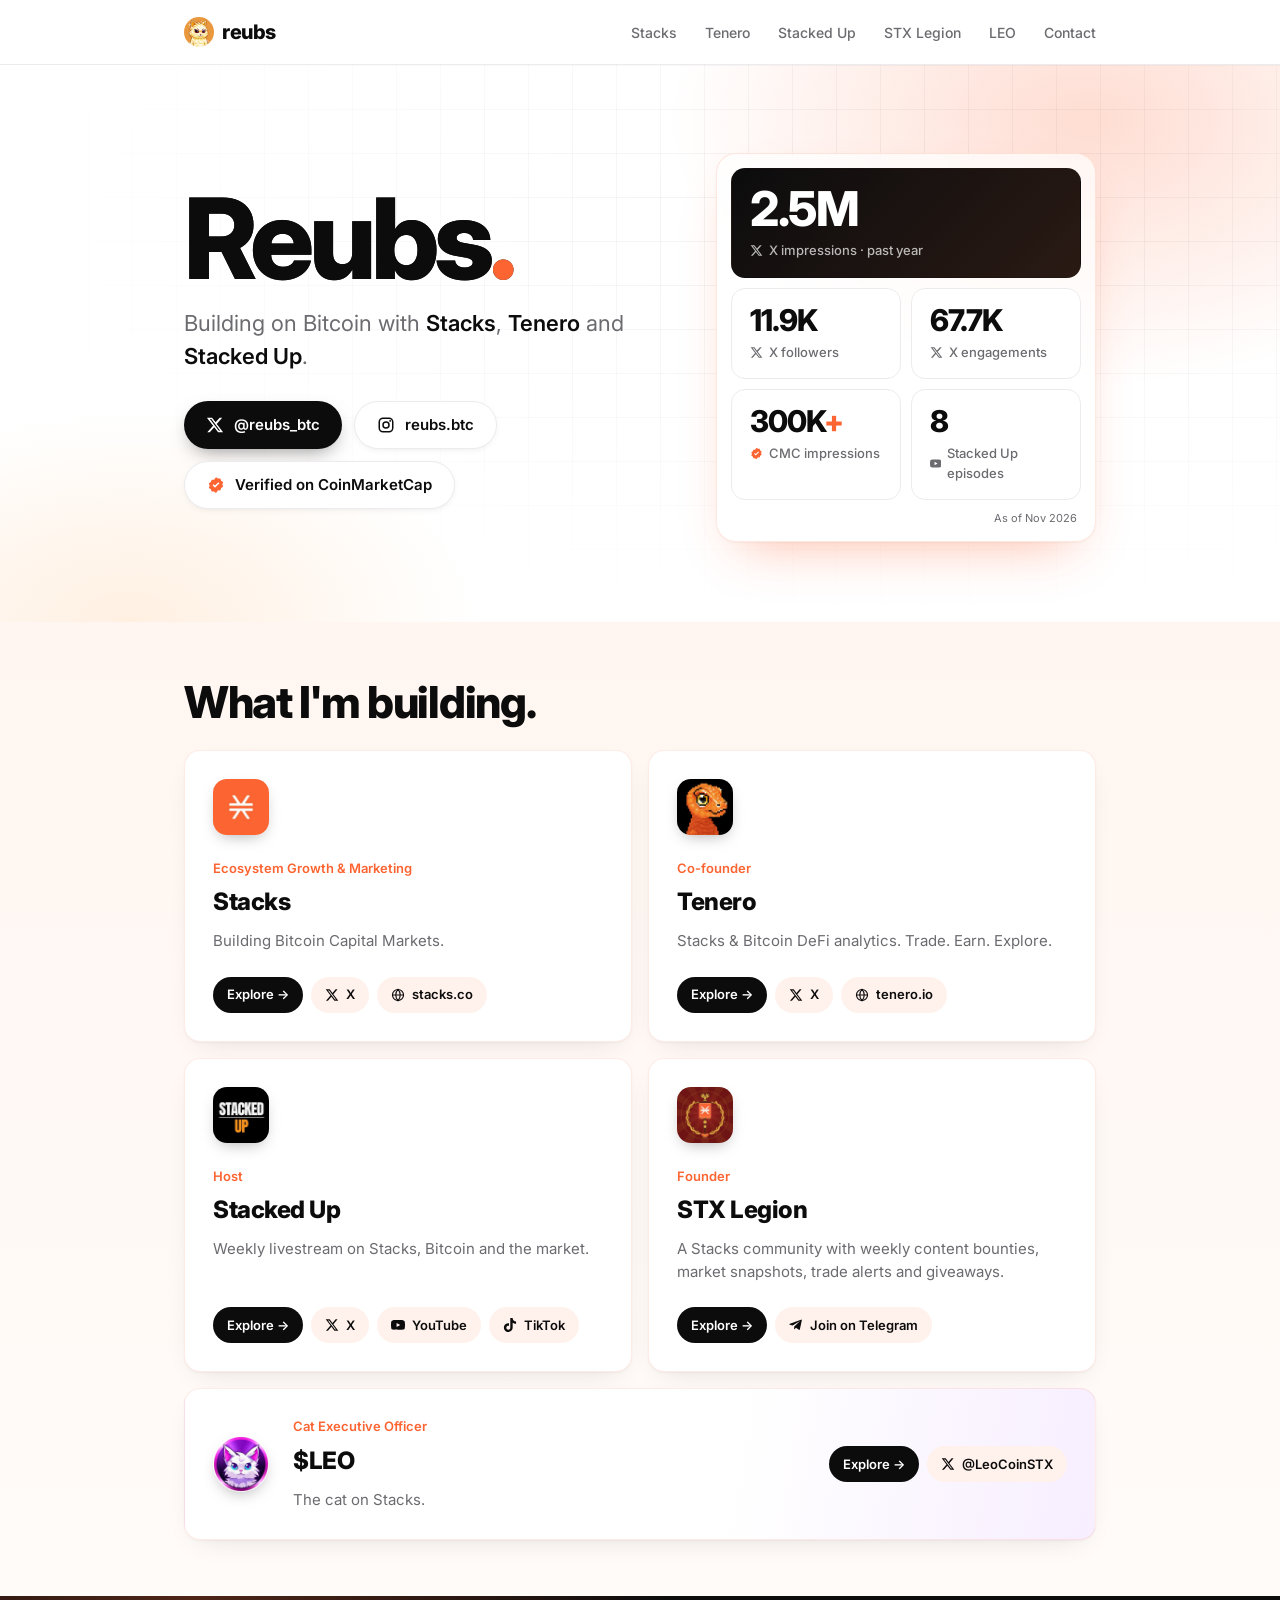
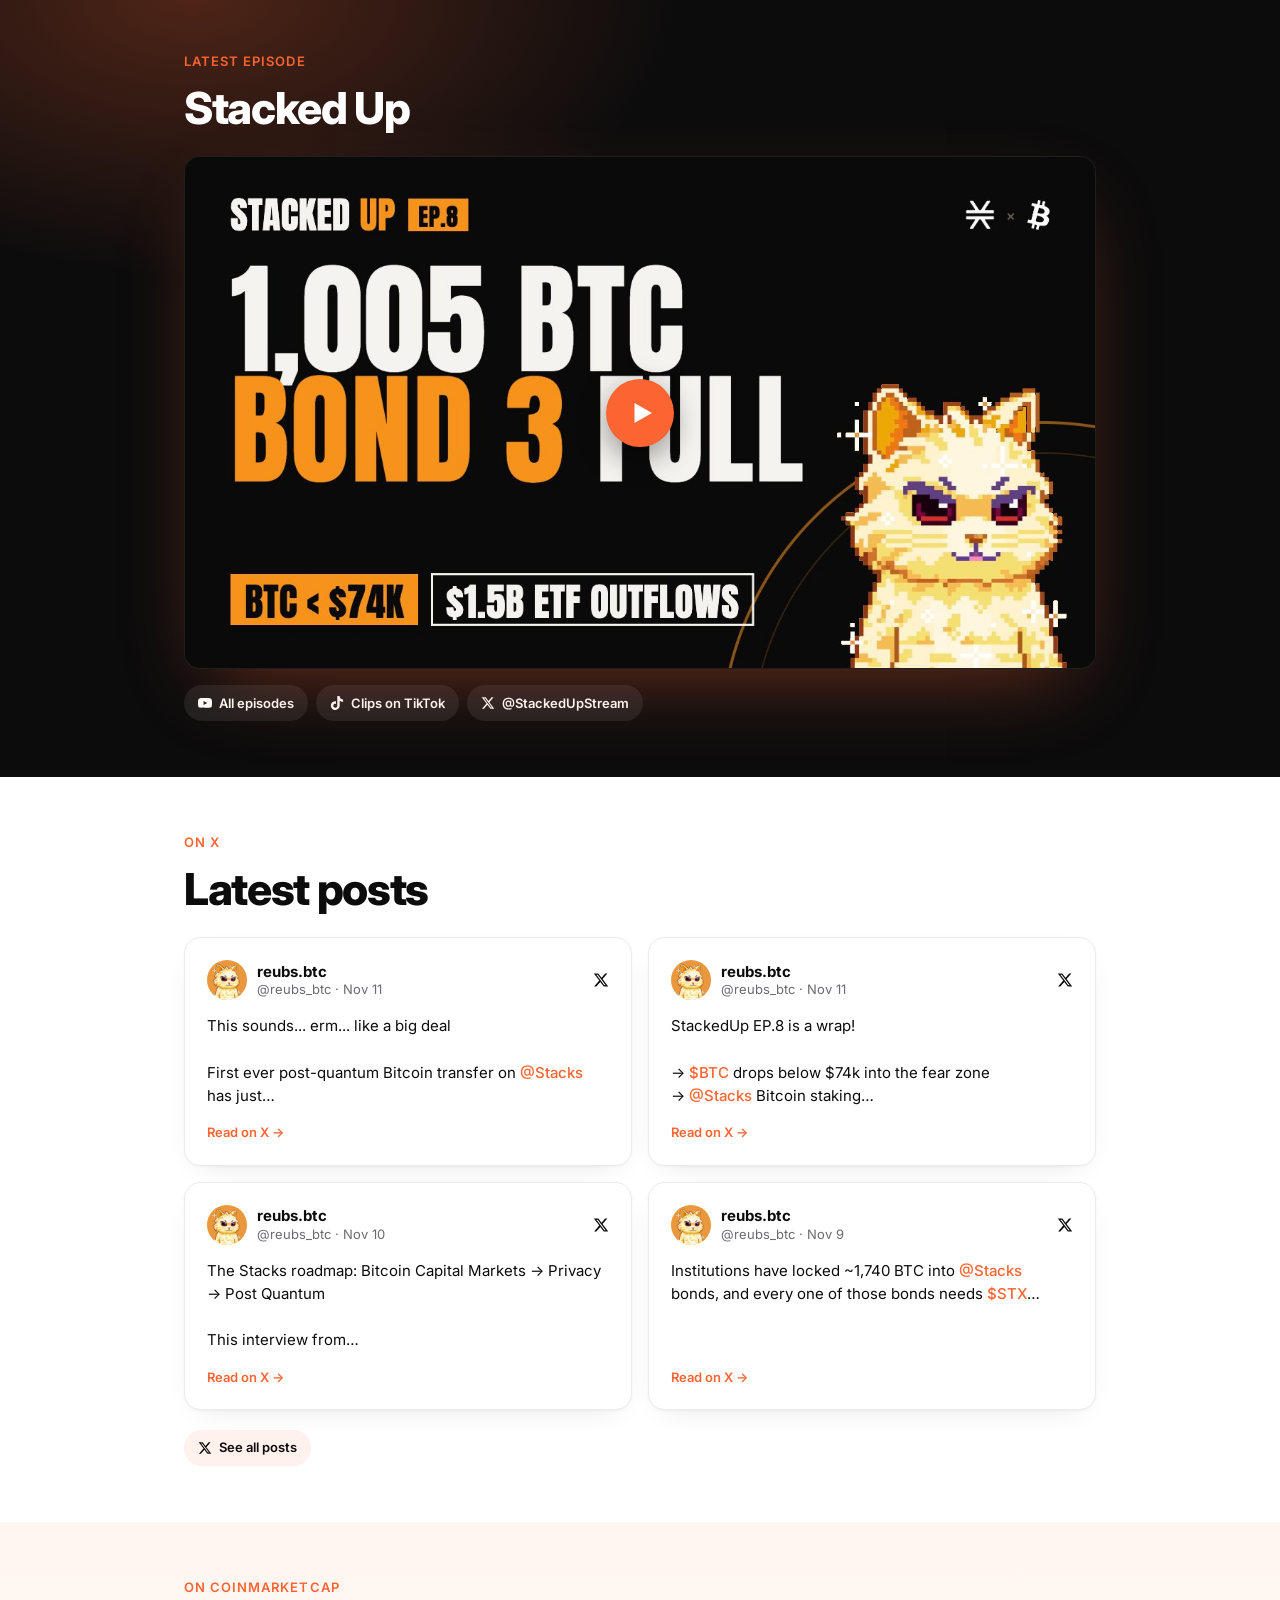
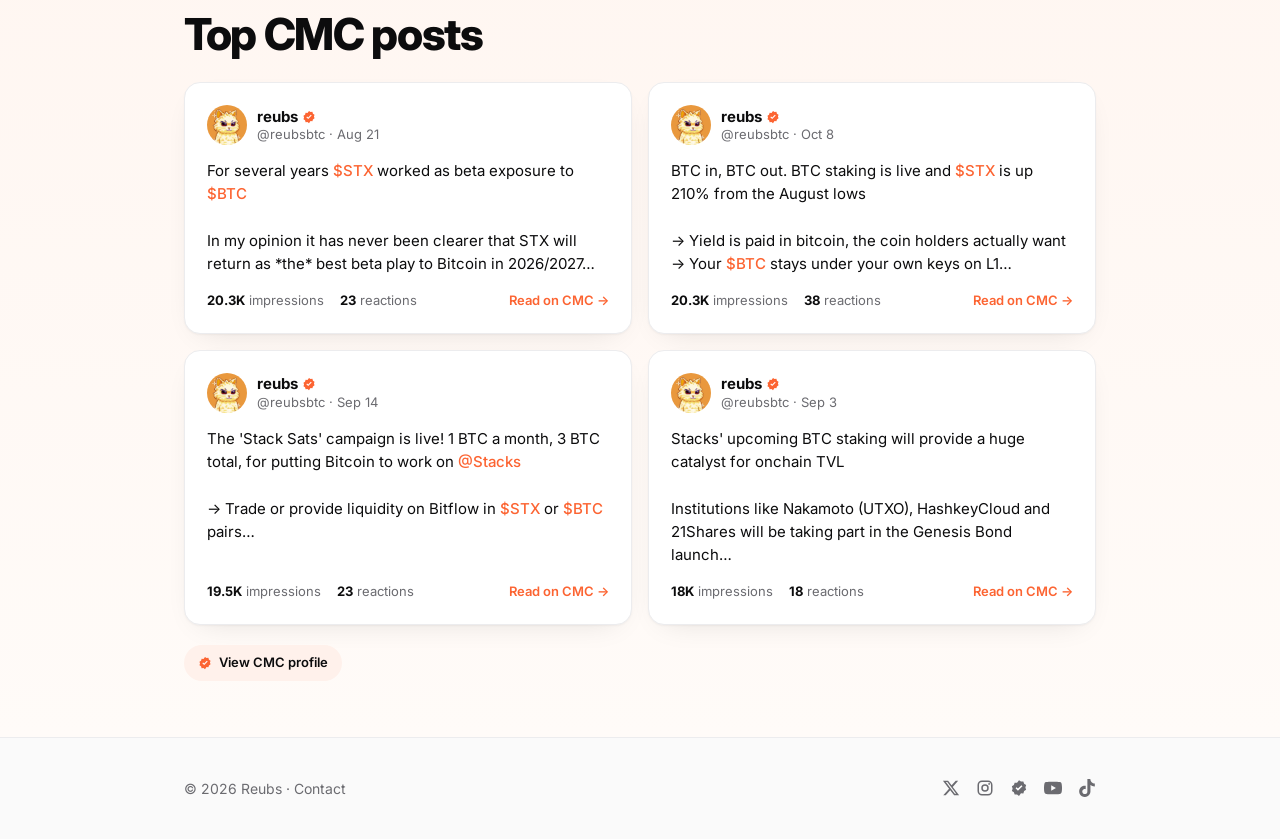
==== public/index.html @ db46bfa2 "Add STX Legion page with Zero Authority bounties Co-Authored-By: Claude Opus 5.5 <noreply@anthropic." ====
<!DOCTYPE html>
<html lang="en">
<head>
<meta charset="UTF-8">
<meta name="viewport" content="width=device-width, initial-scale=1">
<title>Reubs — @reubs_btc</title>
<meta name="description" content="Reubs — Stacks ecosystem growth, Tenero co-founder, host of Stacked Up. In crypto since 2020.">
<meta property="og:title" content="Reubs — @reubs_btc">
<meta property="og:description" content="Stacks · Tenero · Stacked Up. In crypto since 2020.">
<link rel="icon" href="avatar.png">
<link rel="apple-touch-icon" href="avatar.png">
<link rel="preconnect" href="https://fonts.googleapis.com">
<link rel="preconnect" href="https://fonts.gstatic.com" crossorigin>
<link href="https://fonts.googleapis.com/css2?family=Inter:wght@400;500;600;700;800&display=swap" rel="stylesheet">
<link rel="stylesheet" href="style.css">
</head>
<body data-base="">

<!-- Icon sprite -->
<svg width="0" height="0" style="position:absolute" aria-hidden="true">
  <symbol id="i-x" viewBox="0 0 24 24"><path fill="currentColor" d="M18.244 2.25h3.308l-7.227 8.26 8.502 11.24H16.17l-5.214-6.817L4.99 21.75H1.68l7.73-8.835L1.254 2.25H8.08l4.713 6.231zm-1.161 17.52h1.833L7.084 4.126H5.117z"/></symbol>
  <symbol id="i-ig" viewBox="0 0 24 24"><g fill="none" stroke="currentColor" stroke-width="2"><rect x="3" y="3" width="18" height="18" rx="5"/><circle cx="12" cy="12" r="4"/></g><circle cx="17.5" cy="6.5" r="1.2" fill="currentColor"/></symbol>
  <symbol id="i-yt" viewBox="0 0 24 24"><path fill="currentColor" d="M23.5 6.2a3 3 0 0 0-2.1-2.1C19.5 3.6 12 3.6 12 3.6s-7.5 0-9.4.5A3 3 0 0 0 .5 6.2 31 31 0 0 0 0 12a31 31 0 0 0 .5 5.8 3 3 0 0 0 2.1 2.1c1.9.5 9.4.5 9.4.5s7.5 0 9.4-.5a3 3 0 0 0 2.1-2.1A31 31 0 0 0 24 12a31 31 0 0 0-.5-5.8zM9.6 15.6V8.4l6.3 3.6-6.3 3.6z"/></symbol>
  <symbol id="i-tt" viewBox="0 0 24 24"><path fill="currentColor" d="M12.525.02c1.31-.02 2.61-.01 3.91-.02.08 1.53.63 3.09 1.75 4.17 1.12 1.11 2.7 1.62 4.24 1.79v4.03c-1.44-.05-2.89-.35-4.2-.97-.57-.26-1.1-.59-1.62-.93-.01 2.92.01 5.84-.02 8.75-.08 1.4-.54 2.79-1.35 3.94-1.31 1.92-3.58 3.17-5.91 3.21-1.43.08-2.86-.31-4.08-1.03-2.02-1.19-3.44-3.37-3.65-5.71-.02-.5-.03-1-.01-1.49.18-1.9 1.12-3.72 2.58-4.96 1.66-1.44 3.98-2.13 6.15-1.72.02 1.48-.04 2.96-.04 4.44-.99-.32-2.15-.23-3.02.37-.63.41-1.11 1.04-1.36 1.75-.21.51-.15 1.07-.14 1.61.24 1.64 1.82 3.02 3.5 2.87 1.12-.01 2.19-.66 2.77-1.61.19-.33.4-.67.41-1.06.1-1.79.06-3.57.07-5.36.01-4.03-.01-8.05.02-12.07z"/></symbol>
  <symbol id="i-tg" viewBox="0 0 24 24"><path fill="currentColor" d="M21.9 4.3 18.7 19.4c-.2 1.1-.9 1.3-1.8.8l-4.9-3.6-2.4 2.3c-.3.3-.5.5-1 .5l.4-5 9.1-8.2c.4-.4-.1-.6-.6-.2L6.2 13l-4.8-1.5c-1-.3-1.1-1 .2-1.5L20.5 2.8c.9-.3 1.6.2 1.4 1.5z"/></symbol>
  <symbol id="i-verified" viewBox="0 0 24 24"><path fill="currentColor" d="M12 1.5l2.6 1.9 3.2-.2 1 3.1 2.7 1.8-1 3.1 1 3.1-2.7 1.8-1 3.1-3.2-.2L12 22.5l-2.6-1.9-3.2.2-1-3.1L2.5 16l1-3.1-1-3.1 2.7-1.8 1-3.1 3.2.2z"/><path fill="#fff" d="M10.6 15.6l-3.2-3.2 1.4-1.4 1.8 1.8 4.6-4.6 1.4 1.4z"/></symbol>
  <symbol id="i-web" viewBox="0 0 24 24"><g fill="none" stroke="currentColor" stroke-width="2"><circle cx="12" cy="12" r="9.5"/><path d="M2.5 12h19M12 2.5c2.5 2.6 3.8 5.8 3.8 9.5s-1.3 6.9-3.8 9.5c-2.5-2.6-3.8-5.8-3.8-9.5S9.5 5.1 12 2.5z"/></g></symbol>
</svg>

<nav>
  <div class="wrap">
    <a href="#" class="logo"><img src="assets/me.png" alt="">reubs</a>
    <div class="nav-links">
      <a href="stacks/">Stacks</a>
      <a href="tenero/">Tenero</a>
      <a href="stacked-up/">Stacked Up</a>
      <a href="stx-legion/">STX Legion</a>
      <a href="leo/">LEO</a>
      <a href="contact/">Contact</a>
    </div>
    <!--mnav--><button class="menu-btn" type="button" aria-label="Menu" onclick="document.body.classList.toggle('menu-open')"><span></span><span></span><span></span></button><!--/mnav-->
  </div>
  <!--mnav--><div class="mobile-menu"><a href="./" class="on"><img src="assets/me.png" alt="">Home<span class="arr">→</span></a><a href="stacks/"><img src="assets/stacks.png" alt="">Stacks<span class="arr">→</span></a><a href="tenero/"><img src="assets/tenero.png" alt="">Tenero<span class="arr">→</span></a><a href="stacked-up/"><img src="assets/stackedup.png" alt="">Stacked Up<span class="arr">→</span></a><a href="stx-legion/"><img src="assets/legion.jpg" alt="">Legion<span class="arr">→</span></a><a href="leo/"><img src="assets/leo.png" alt="">LEO<span class="arr">→</span></a><a href="contact/"><img src="assets/me.png" alt="">Contact<span class="arr">→</span></a></div><!--/mnav-->
</nav>
<!--mnav--><div class="tabbar" role="navigation" aria-label="Sections"><a href="./" class="on"><img src="assets/me.png" alt="">Home</a><a href="stacks/"><img src="assets/stacks.png" alt="">Stacks</a><a href="tenero/"><img src="assets/tenero.png" alt="">Tenero</a><a href="stacked-up/"><img src="assets/stackedup.png" alt="">Stacked Up</a><a href="stx-legion/"><img src="assets/legion.jpg" alt="">Legion</a><a href="leo/"><img src="assets/leo.png" alt="">LEO</a></div><!--/mnav-->

<header class="hero">
  <div class="wrap hero-grid">
    <div class="hero-main">
    <h1>Reubs<em>.</em></h1>
    <p>Building on Bitcoin with <strong>Stacks</strong>, <strong>Tenero</strong> and <strong>Stacked Up</strong>.</p>
    <div class="socials">
      <a class="btn btn-primary" href="https://x.com/reubs_btc" target="_blank" rel="noopener"><svg><use href="#i-x"/></svg>@reubs_btc</a>
      <a class="btn btn-ghost" href="https://www.instagram.com/reubs.btc/" target="_blank" rel="noopener"><svg><use href="#i-ig"/></svg>reubs.btc</a>
      <a class="btn btn-ghost" href="https://coinmarketcap.com/community/profile/reubsbtc/" target="_blank" rel="noopener"><svg style="color:var(--orange)"><use href="#i-verified"/></svg>Verified on CoinMarketCap</a>
    </div>
    </div>
    <aside class="stats" aria-label="Stats">
      <div class="stat stat-big"><div class="num">2.5M</div><div class="lbl"><svg><use href="#i-x"/></svg>X impressions · past year</div></div>
      <div class="stat"><div class="num">11.9K</div><div class="lbl"><svg><use href="#i-x"/></svg>X followers</div></div>
      <div class="stat"><div class="num">67.7K</div><div class="lbl"><svg><use href="#i-x"/></svg>X engagements</div></div>
      <div class="stat"><div class="num">300K<span>+</span></div><div class="lbl"><svg style="color:var(--orange)"><use href="#i-verified"/></svg>CMC impressions</div></div>
      <div class="stat"><div class="num" data-live-stat="episodes">8</div><div class="lbl"><svg><use href="#i-yt"/></svg>Stacked Up episodes</div></div>
      <div class="asof">As of Nov 2026</div>
    </aside>
  </div>
</header>

<section id="about" class="band-warm">
  <div class="wrap">
    <h2>What I'm building.</h2>
    <div class="cards">

      <article class="card">
        <div class="mark"><img src="assets/stacks.png" alt="Stacks"></div>
        <div class="role">Ecosystem Growth &amp; Marketing</div>
        <h3>Stacks</h3>
        <p>Building Bitcoin Capital Markets.</p>
        <div class="card-links">
          <a class="chip chip-go" href="stacks/">Explore →</a>
          <a class="chip" href="https://x.com/Stacks" target="_blank" rel="noopener"><svg><use href="#i-x"/></svg>X</a>
          <a class="chip" href="https://www.stacks.co/" target="_blank" rel="noopener"><svg><use href="#i-web"/></svg>stacks.co</a>
        </div>
      </article>

      <article class="card">
        <div class="mark"><img src="assets/tenero.png" alt="Tenero"></div>
        <div class="role">Co-founder</div>
        <h3>Tenero</h3>
        <p>Stacks &amp; Bitcoin DeFi analytics. Trade. Earn. Explore.</p>
        <div class="card-links">
          <a class="chip chip-go" href="tenero/">Explore →</a>
          <a class="chip" href="https://x.com/tenero_io" target="_blank" rel="noopener"><svg><use href="#i-x"/></svg>X</a>
          <a class="chip" href="https://tenero.io/" target="_blank" rel="noopener"><svg><use href="#i-web"/></svg>tenero.io</a>
        </div>
      </article>

      <article class="card">
        <div class="mark"><img src="assets/stackedup.png" alt="Stacked Up"></div>
        <div class="role">Host</div>
        <h3>Stacked Up</h3>
        <p>Weekly livestream on Stacks, Bitcoin and the market.</p>
        <div class="card-links">
          <a class="chip chip-go" href="stacked-up/">Explore →</a>
          <a class="chip" href="https://x.com/StackedUpStream" target="_blank" rel="noopener"><svg><use href="#i-x"/></svg>X</a>
          <a class="chip" href="https://www.youtube.com/@reubsbtc" target="_blank" rel="noopener"><svg><use href="#i-yt"/></svg>YouTube</a>
          <a class="chip" href="https://www.tiktok.com/@stackedupcrypto" target="_blank" rel="noopener"><svg><use href="#i-tt"/></svg>TikTok</a>
        </div>
      </article>

      <article class="card">
        <div class="mark"><img src="assets/legion.jpg" alt="STX Legion"></div>
        <div class="role">Founder</div>
        <h3>STX Legion</h3>
        <p>A Stacks community with weekly content bounties, market snapshots, trade alerts and giveaways.</p>
        <div class="card-links">
          <a class="chip chip-go" href="stx-legion/">Explore →</a>
          <a class="chip" href="https://t.me/+wcOPrJbqGfxiMTY0" target="_blank" rel="noopener"><svg><use href="#i-tg"/></svg>Join on Telegram</a>
        </div>
      </article>

      <article class="card wide">
        <div class="mark"><img src="assets/leo.png" alt="Leo"></div>
        <div class="body">
          <div class="role">Cat Executive Officer</div>
          <h3>$LEO</h3>
          <p>The cat on Stacks.</p>
        </div>
        <div class="card-links">
          <a class="chip chip-go" href="leo/">Explore →</a>
          <a class="chip" href="https://x.com/LeoCoinSTX" target="_blank" rel="noopener"><svg><use href="#i-x"/></svg>@LeoCoinSTX</a>
        </div>
      </article>

    </div>
  </div>
</section>

<section id="stacked-up" class="band-dark">
  <div class="wrap">
    <div class="label">Latest episode</div>
    <h2>Stacked Up</h2>
    <div class="episode" id="episode" data-live-episode>
      <a class="facade" id="facade" data-video="CDSTaj74gbU" style="background-image:url('episode-thumbnail.jpg')" href="https://www.youtube.com/watch?v=CDSTaj74gbU" target="_blank" rel="noopener" aria-label="Play latest Stacked Up episode">
        <div class="play"><svg viewBox="0 0 24 24"><path fill="#fff" d="M6 4l14 8-14 8z"/></svg></div>

      </a>
    </div>
    <div class="episode-links">
      <a class="chip" href="https://www.youtube.com/@reubsbtc" target="_blank" rel="noopener"><svg><use href="#i-yt"/></svg>All episodes</a>
      <a class="chip" href="https://www.tiktok.com/@stackedupcrypto" target="_blank" rel="noopener"><svg><use href="#i-tt"/></svg>Clips on TikTok</a>
      <a class="chip" href="https://x.com/StackedUpStream" target="_blank" rel="noopener"><svg><use href="#i-x"/></svg>@StackedUpStream</a>
    </div>
  </div>
</section>

<section id="posts">
  <div class="wrap">
    <div class="label">On X</div>
    <h2>Latest posts</h2>
    <div class="tabs" data-tabs-for="feed-home" hidden>
      <button class="on" data-acct="reubs_btc">@reubs_btc</button>
      <button data-acct="tenero_io">@tenero_io</button>
      <button data-acct="StackedUpStream">@StackedUpStream</button>
      <button data-acct="LeoCoinSTX">@LeoCoinSTX</button>
    </div>
    <div class="posts" id="feed-home" data-live="reubs_btc" data-count="4">
      <a class="post" href="https://x.com/reubs_btc/status/2120555045070704644" target="_blank" rel="noopener">
        <div class="post-head"><img src="assets/me.png" alt=""><div><b>reubs.btc</b><span>@reubs_btc · Nov 11</span></div><svg><use href="#i-x"/></svg></div>
        <p>This sounds... erm... like a big deal

First ever post-quantum Bitcoin transfer on <span class="hl">@Stacks</span> has just…</p>
        <span class="post-more">Read on X →</span>
      </a>
      <a class="post" href="https://x.com/reubs_btc/status/2120545704024383632" target="_blank" rel="noopener">
        <div class="post-head"><img src="assets/me.png" alt=""><div><b>reubs.btc</b><span>@reubs_btc · Nov 11</span></div><svg><use href="#i-x"/></svg></div>
        <p>StackedUp EP.8 is a wrap!

→ <span class="hl">$BTC</span> drops below $74k into the fear zone
→ <span class="hl">@Stacks</span> Bitcoin staking…</p>
        <span class="post-more">Read on X →</span>
      </a>
      <a class="post" href="https://x.com/reubs_btc/status/2120141138879496317" target="_blank" rel="noopener">
        <div class="post-head"><img src="assets/me.png" alt=""><div><b>reubs.btc</b><span>@reubs_btc · Nov 10</span></div><svg><use href="#i-x"/></svg></div>
        <p>The Stacks roadmap: Bitcoin Capital Markets → Privacy → Post Quantum

This interview from…</p>
        <span class="post-more">Read on X →</span>
      </a>
      <a class="post" href="https://x.com/reubs_btc/status/2119835843926049212" target="_blank" rel="noopener">
        <div class="post-head"><img src="assets/me.png" alt=""><div><b>reubs.btc</b><span>@reubs_btc · Nov 9</span></div><svg><use href="#i-x"/></svg></div>
        <p>Institutions have locked ~1,740 BTC into <span class="hl">@Stacks</span> bonds, and every one of those bonds needs <span class="hl">$STX</span>…</p>
        <span class="post-more">Read on X →</span>
      </a>
    </div>
    <a class="chip more-posts" href="https://x.com/reubs_btc" target="_blank" rel="noopener"><svg><use href="#i-x"/></svg>See all posts</a>
  </div>
</section>

<section id="cmc" class="band-warm">
  <div class="wrap">
    <div class="label">On CoinMarketCap</div>
    <h2>Top CMC posts</h2>
    <div class="posts">
      <a class="post" href="https://coinmarketcap.com/community/post/378684160/" target="_blank" rel="noopener">
        <div class="post-head"><img src="assets/me.png" alt=""><div><b>reubs <svg class="vb"><use href="#i-verified"/></svg></b><span>@reubsbtc · Aug 21</span></div></div>
        <p>For several years <span class="hl">$STX</span> worked as beta exposure to <span class="hl">$BTC</span>

In my opinion it has never been clearer that STX will return as *the* best beta play to Bitcoin in 2026/2027…</p>
        <div class="post-foot"><span><b>20.3K</b> impressions</span><span><b>23</b> reactions</span><span class="post-more">Read on CMC →</span></div>
      </a>
      <a class="post" href="https://coinmarketcap.com/community/post/379965150/" target="_blank" rel="noopener">
        <div class="post-head"><img src="assets/me.png" alt=""><div><b>reubs <svg class="vb"><use href="#i-verified"/></svg></b><span>@reubsbtc · Oct 8</span></div></div>
        <p>BTC in, BTC out. BTC staking is live and <span class="hl">$STX</span> is up 210% from the August lows

→ Yield is paid in bitcoin, the coin holders actually want
→ Your <span class="hl">$BTC</span> stays under your own keys on L1…</p>
        <div class="post-foot"><span><b>20.3K</b> impressions</span><span><b>38</b> reactions</span><span class="post-more">Read on CMC →</span></div>
      </a>
      <a class="post" href="https://coinmarketcap.com/community/post/379308935/" target="_blank" rel="noopener">
        <div class="post-head"><img src="assets/me.png" alt=""><div><b>reubs <svg class="vb"><use href="#i-verified"/></svg></b><span>@reubsbtc · Sep 14</span></div></div>
        <p>The &#x27;Stack Sats&#x27; campaign is live! 1 BTC a month, 3 BTC total, for putting Bitcoin to work on <span class="hl">@Stacks</span>

→ Trade or provide liquidity on Bitflow in <span class="hl">$STX</span> or <span class="hl">$BTC</span> pairs…</p>
        <div class="post-foot"><span><b>19.5K</b> impressions</span><span><b>23</b> reactions</span><span class="post-more">Read on CMC →</span></div>
      </a>
      <a class="post" href="https://coinmarketcap.com/community/post/379030221/" target="_blank" rel="noopener">
        <div class="post-head"><img src="assets/me.png" alt=""><div><b>reubs <svg class="vb"><use href="#i-verified"/></svg></b><span>@reubsbtc · Sep 3</span></div></div>
        <p>Stacks&#x27; upcoming BTC staking will provide a huge catalyst for onchain TVL

Institutions like Nakamoto (UTXO), HashkeyCloud and 21Shares will be taking part in the Genesis Bond launch…</p>
        <div class="post-foot"><span><b>18K</b> impressions</span><span><b>18</b> reactions</span><span class="post-more">Read on CMC →</span></div>
      </a>
    </div>
    <a class="chip more-posts" href="https://coinmarketcap.com/community/profile/reubsbtc/" target="_blank" rel="noopener"><svg style="color:var(--orange)"><use href="#i-verified"/></svg>View CMC profile</a>
  </div>
</section>

<footer>
  <div class="wrap">
    <span>© <span id="yr">2026</span> Reubs · <a href="contact/">Contact</a></span>
    <div class="icons">
      <a href="https://x.com/reubs_btc" target="_blank" rel="noopener" aria-label="X"><svg><use href="#i-x"/></svg></a>
      <a href="https://www.instagram.com/reubs.btc/" target="_blank" rel="noopener" aria-label="Instagram"><svg><use href="#i-ig"/></svg></a>
      <a href="https://coinmarketcap.com/community/profile/reubsbtc/" target="_blank" rel="noopener" aria-label="CoinMarketCap"><svg><use href="#i-verified"/></svg></a>
      <a href="https://www.youtube.com/@reubsbtc" target="_blank" rel="noopener" aria-label="YouTube"><svg><use href="#i-yt"/></svg></a>
      <a href="https://www.tiktok.com/@stackedupcrypto" target="_blank" rel="noopener" aria-label="TikTok"><svg><use href="#i-tt"/></svg></a>
    </div>
  </div>
</footer>

<script>
  document.getElementById('yr').textContent = new Date().getFullYear();


</script>
<script src="live.js" defer></script>
</body>
</html>
---- public/style.css ----
:root{
    --orange:#FC6432;
    --orange-soft:#FFF1EB;
    --ink:#0C0C0D;
    --muted:#6B6B70;
    --line:#ECECEE;
    --bg:#FFFFFF;
    --radius:16px;
  }
  *{box-sizing:border-box;margin:0;padding:0}
  html{scroll-behavior:smooth}
  body{font-family:'Inter',system-ui,-apple-system,sans-serif;background:var(--bg);color:var(--ink);-webkit-font-smoothing:antialiased;line-height:1.5}
  a{color:inherit;text-decoration:none}
  .wrap{max-width:960px;margin:0 auto;padding:0 24px}
  svg{display:block}

  /* Nav */
  nav{position:sticky;top:0;z-index:10;background:rgba(255,255,255,.85);backdrop-filter:blur(10px);-webkit-backdrop-filter:blur(10px);border-bottom:1px solid var(--line)}
  nav .wrap{display:flex;align-items:center;justify-content:space-between;height:64px}
  .logo{font-weight:800;font-size:20px;letter-spacing:-.02em;display:flex;align-items:center;gap:8px}
  .logo img{width:30px;height:30px;border-radius:50%}
  .nav-links{display:flex;gap:28px;font-size:14px;font-weight:500;color:var(--muted)}
  .nav-links a:hover{color:var(--ink)}
  @media(max-width:640px){.nav-links{display:none}}

  /* Hero */
  .hero{padding:64px 0 56px}
  .eyebrow{display:inline-flex;align-items:center;gap:8px;font-size:13px;font-weight:600;color:var(--orange);background:var(--orange-soft);padding:6px 12px;border-radius:999px;margin-bottom:28px}
  .eyebrow span{width:6px;height:6px;border-radius:50%;background:var(--orange)}
  h1{font-size:clamp(56px,11vw,112px);font-weight:800;letter-spacing:-.045em;line-height:.95}
  h1 em{font-style:normal;color:var(--orange)}
  .hero p{margin-top:16px;font-size:clamp(18px,2.4vw,22px);color:var(--muted);max-width:680px}
  .hero p strong{color:var(--ink);font-weight:600}
  .socials{display:flex;gap:12px;margin-top:28px;flex-wrap:wrap}
  .btn{display:inline-flex;align-items:center;gap:10px;height:48px;padding:0 22px;border-radius:999px;font-weight:600;font-size:15px;transition:transform .15s ease,background .15s ease,border-color .15s ease}
  .btn:hover{transform:translateY(-1px)}
  .btn-primary{background:var(--ink);color:#fff}
  .btn-primary:hover{background:var(--orange)}
  .btn-ghost{border:1px solid var(--line);background:#fff}
  .btn-ghost:hover{border-color:var(--ink)}
  .btn svg{width:18px;height:18px}

  /* Sections */
  section{padding:56px 0;border-top:1px solid var(--line)}
  .label{font-size:13px;font-weight:600;letter-spacing:.08em;text-transform:uppercase;color:var(--orange);margin-bottom:12px}
  h2{font-size:clamp(32px,5vw,44px);font-weight:800;letter-spacing:-.03em;line-height:1.1;margin-bottom:24px}

  /* Cards */
  .cards{display:grid;grid-template-columns:repeat(2,1fr);gap:16px}
  @media(max-width:860px){.cards{grid-template-columns:1fr}}
  .card{border:1px solid var(--line);border-radius:var(--radius);padding:28px;display:flex;flex-direction:column;transition:border-color .2s ease,box-shadow .2s ease}
  .card:hover{border-color:var(--orange);box-shadow:0 12px 32px -16px rgba(252,100,50,.35)}
  .card.wide{grid-column:1/-1;flex-direction:row;align-items:center;gap:24px}.card.wide .mark{margin-bottom:0;flex-shrink:0;border-radius:50%}.card.wide .body{flex:1}.card.wide .card-links{margin-top:0}
  @media(max-width:860px){.card.wide{flex-direction:column;align-items:flex-start}.card.wide .card-links{margin-top:16px}}
  .mark{width:56px;height:56px;border-radius:14px;margin-bottom:24px;overflow:hidden}.mark img{width:100%;height:100%;display:block}
  .avatar{width:112px;height:112px;border-radius:28px;display:block;margin-bottom:28px;box-shadow:0 16px 40px -18px rgba(252,100,50,.6)}
  .facade .su{width:72px;height:72px;border-radius:16px;position:absolute;top:24px;left:24px}
  .card .role{font-size:13px;font-weight:600;color:var(--orange);margin-bottom:6px}
  .card h3{font-size:24px;font-weight:800;letter-spacing:-.02em;margin-bottom:10px}
  .card p{color:var(--muted);font-size:15px;flex:1}
  .card-links{display:flex;gap:8px;margin-top:24px;flex-wrap:wrap}
  .chip{display:inline-flex;align-items:center;gap:7px;height:36px;padding:0 14px;border-radius:999px;background:#F6F6F7;font-size:13px;font-weight:600;transition:background .15s ease,color .15s ease}
  .chip:hover{background:var(--ink);color:#fff}
  .chip svg{width:14px;height:14px}

  /* Episode */
  .episode{border-radius:var(--radius);overflow:hidden;border:1px solid var(--line);aspect-ratio:16/9;position:relative;background:#0C0C0D}
  .episode iframe{position:absolute;inset:0;width:100%;height:100%;border:0}
  .facade{position:absolute;inset:0;display:flex;flex-direction:column;align-items:center;justify-content:center;gap:18px;cursor:pointer;color:#fff;background:radial-gradient(circle at 30% 20%,rgba(252,100,50,.35),transparent 55%),#0C0C0D;border:0;width:100%;font-family:inherit}
  .facade{background-size:cover;background-position:center}.facade::before{content:"";position:absolute;inset:0;background:rgba(0,0,0,0);transition:background .2s ease}.facade:hover::before{background:rgba(0,0,0,.25)}.facade .play{position:relative;box-shadow:0 10px 30px rgba(0,0,0,.4);width:68px;height:68px;border-radius:50%;background:var(--orange);display:grid;place-items:center;transition:transform .2s ease}
  .facade:hover .play{transform:scale(1.06)}
  .facade .play svg{width:30px;height:30px;margin-left:4px}
  .facade .t{font-size:clamp(22px,4vw,32px);font-weight:800;letter-spacing:-.02em}
  .facade .s{font-size:14px;color:rgba(255,255,255,.65)}
  .episode-links{display:flex;gap:8px;margin-top:16px;flex-wrap:wrap}

  /* X feed */
  .feed{border:1px solid var(--line);border-radius:var(--radius);padding:8px;max-height:720px;overflow:auto}
  .feed-fallback{display:flex;align-items:center;justify-content:space-between;gap:16px;padding:24px;border-radius:12px;background:#FAFAFA;font-weight:600}
  .feed-fallback .arrow{color:var(--orange)}
  .feed-fallback:hover{background:var(--orange-soft)}

  footer{border-top:1px solid var(--line);padding:40px 0;color:var(--muted);font-size:14px}
  footer .wrap{display:flex;justify-content:space-between;align-items:center;gap:16px;flex-wrap:wrap}
  footer .icons{display:flex;gap:16px}
  footer .icons a{color:var(--muted)}
  footer .icons a:hover{color:var(--orange)}
  footer .icons svg{width:18px;height:18px}

  /* ===== Colour & depth ===== */
  section{border-top:0}
  .hero{position:relative;overflow:hidden;padding:88px 0 80px;
    background:
      radial-gradient(600px 380px at 85% 10%,rgba(252,100,50,.22),transparent 70%),
      radial-gradient(500px 300px at 10% 100%,rgba(255,170,90,.18),transparent 70%),
      #fff}
  .hero::before{content:"";position:absolute;inset:0;pointer-events:none;
    background-image:linear-gradient(rgba(12,12,13,.05) 1px,transparent 1px),linear-gradient(90deg,rgba(12,12,13,.05) 1px,transparent 1px);
    background-size:44px 44px;
    -webkit-mask-image:radial-gradient(ellipse at 70% 30%,#000 10%,transparent 70%);mask-image:radial-gradient(ellipse at 70% 30%,#000 10%,transparent 70%)}
  .hero .wrap{position:relative}
  h1{background:linear-gradient(180deg,#0C0C0D 55%,#3a2a24);-webkit-background-clip:text;background-clip:text}
  h1 em{-webkit-text-fill-color:var(--orange)}
  .btn-primary{box-shadow:0 8px 20px -8px rgba(12,12,13,.5)}
  .btn-ghost{box-shadow:0 2px 8px -4px rgba(12,12,13,.15)}

  .band-warm{background:linear-gradient(180deg,#FFF6F1,#FFFBF8)}
  .band-warm .card{background:#fff;border-color:rgba(252,100,50,.12);box-shadow:0 1px 2px rgba(12,12,13,.04),0 10px 30px -14px rgba(12,12,13,.14)}
  .card{transition:transform .2s ease,border-color .2s ease,box-shadow .2s ease}
  .card:hover{transform:translateY(-3px);border-color:var(--orange);box-shadow:0 2px 4px rgba(12,12,13,.04),0 20px 40px -18px rgba(252,100,50,.45)}
  .mark{box-shadow:0 6px 16px -6px rgba(12,12,13,.35)}
  .chip{background:#FFF1EB}
  .card.wide{background:linear-gradient(100deg,#fff 60%,#F7EEFF)}

  .band-dark{background:radial-gradient(700px 400px at 15% 0%,rgba(252,100,50,.28),transparent 70%),#0C0C0D;color:#fff}
  .band-dark h2{color:#fff}
  .band-dark .episode{border-color:rgba(255,255,255,.08);box-shadow:0 30px 80px -30px rgba(252,100,50,.45)}
  .band-dark .chip{background:rgba(255,255,255,.08);color:#fff}
  .band-dark .chip:hover{background:var(--orange)}

  .feed{box-shadow:0 10px 30px -16px rgba(12,12,13,.15)}
  footer{border-top:1px solid var(--line);background:#FAFAFA}

  .posts{display:grid;grid-template-columns:repeat(2,1fr);gap:16px}
  @media(max-width:860px){.posts{grid-template-columns:1fr}}
  .post{display:flex;flex-direction:column;background:#fff;border:1px solid var(--line);border-radius:var(--radius);padding:22px;box-shadow:0 1px 2px rgba(12,12,13,.04),0 10px 30px -16px rgba(12,12,13,.14);transition:transform .2s ease,border-color .2s ease,box-shadow .2s ease}
  .post:hover{transform:translateY(-3px);border-color:var(--orange);box-shadow:0 20px 40px -18px rgba(252,100,50,.4)}
  .post-head{display:flex;align-items:center;gap:10px;margin-bottom:14px}
  .post-head img{width:40px;height:40px;border-radius:50%}
  .post-head div{flex:1;display:flex;flex-direction:column;line-height:1.25}
  .post-head b{font-size:15px}
  .post-head span{font-size:13px;color:var(--muted)}
  .post-head svg{width:16px;height:16px;color:var(--ink)}
  .post p{white-space:pre-line;font-size:15px;line-height:1.55;flex:1}
  .post .hl{color:var(--orange);font-weight:500}
  .post-more{margin-top:16px;font-size:13px;font-weight:600;color:var(--orange)}
  .more-posts{margin-top:20px}

  .hero-grid{display:grid;grid-template-columns:1fr 380px;gap:48px;align-items:center}
  @media(max-width:960px){.hero-grid{grid-template-columns:1fr}}
  .stats{display:grid;grid-template-columns:1fr 1fr;gap:10px;padding:14px;border-radius:20px;background:rgba(255,255,255,.7);backdrop-filter:blur(10px);-webkit-backdrop-filter:blur(10px);border:1px solid rgba(252,100,50,.15);box-shadow:0 1px 2px rgba(12,12,13,.04),0 24px 50px -24px rgba(252,100,50,.45)}
  .stat{background:#fff;border:1px solid var(--line);border-radius:14px;padding:16px 18px}
  .stat-big{grid-column:1/-1;background:linear-gradient(135deg,#0C0C0D,#2a1a14);border-color:transparent;color:#fff}
  .stat .num{font-size:30px;font-weight:800;letter-spacing:-.03em;line-height:1}
  .stat-big .num{font-size:48px}
  .stat .num span{color:var(--orange)}
  .stat .lbl{display:flex;align-items:center;gap:6px;margin-top:8px;font-size:13px;font-weight:500;color:var(--muted)}
  .stat-big .lbl{color:rgba(255,255,255,.7)}
  .stat .lbl svg{width:13px;height:13px}
  .asof{grid-column:1/-1;text-align:right;font-size:11px;color:var(--muted);padding:0 4px}

  .post-head .vb{display:inline-block;width:14px;height:14px;color:var(--orange);vertical-align:-2px}
  .post-foot{display:flex;gap:16px;align-items:center;margin-top:16px;font-size:13px;color:var(--muted)}
  .post-foot b{color:var(--ink)}
  .post-foot{flex-wrap:wrap;row-gap:8px}.post-foot span{white-space:nowrap}
  .post-foot .post-more{margin-top:0;margin-left:auto}

  .chip.chip-go{background:var(--ink);color:#fff}
  .chip.chip-go:hover{background:var(--orange)}
  .tabs{display:flex;gap:8px;flex-wrap:wrap;margin:-8px 0 20px}
  .tabs[hidden]{display:none}
  .tabs button{font:inherit;font-size:13px;font-weight:600;border:1px solid var(--line);background:#fff;color:var(--muted);padding:8px 14px;border-radius:999px;cursor:pointer;transition:all .15s ease}
  .tabs button:hover{border-color:var(--ink);color:var(--ink)}
  .tabs button.on{background:var(--ink);border-color:var(--ink);color:#fff}

  /* ===== Mobile menu + bottom tab bar ===== */
  .menu-btn{display:none;width:42px;height:42px;border-radius:12px;border:1px solid var(--line);background:#fff;align-items:center;justify-content:center;flex-direction:column;gap:4px;cursor:pointer}
  .menu-btn span{display:block;width:18px;height:2px;background:var(--ink);border-radius:2px;transition:transform .2s ease,opacity .2s ease}
  .menu-open .menu-btn span:nth-child(1){transform:translateY(6px) rotate(45deg)}
  .menu-open .menu-btn span:nth-child(2){opacity:0}
  .menu-open .menu-btn span:nth-child(3){transform:translateY(-6px) rotate(-45deg)}
  .mobile-menu{display:none}
  .tabbar{display:none}
  @media(max-width:640px){
    .menu-btn{display:flex}
    .mobile-menu{display:block;position:absolute;left:12px;right:12px;top:68px;background:#fff;border:1px solid var(--line);border-radius:18px;padding:8px;box-shadow:0 24px 50px -20px rgba(12,12,13,.35);opacity:0;transform:translateY(-8px);pointer-events:none;transition:opacity .18s ease,transform .18s ease}
    .menu-open .mobile-menu{opacity:1;transform:none;pointer-events:auto}
    .mobile-menu a{display:flex;align-items:center;gap:12px;padding:12px;border-radius:12px;font-weight:600;font-size:16px}
    .mobile-menu a:hover,.mobile-menu a.on{background:var(--orange-soft)}
    .mobile-menu img{width:32px;height:32px;border-radius:9px}
    .mobile-menu .arr{margin-left:auto;color:var(--orange)}
    .tabbar{display:flex;position:fixed;left:10px;right:10px;bottom:calc(10px + env(safe-area-inset-bottom));z-index:20;background:rgba(255,255,255,.92);backdrop-filter:blur(14px);-webkit-backdrop-filter:blur(14px);border:1px solid var(--line);border-radius:20px;padding:6px;box-shadow:0 14px 34px -14px rgba(12,12,13,.35);justify-content:space-between}
    .tabbar a{flex:1;min-width:0;display:flex;flex-direction:column;align-items:center;gap:3px;padding:6px 1px;border-radius:14px;font-size:10px;white-space:nowrap;letter-spacing:-.01em;font-weight:600;color:var(--muted)}
    .tabbar img{width:26px;height:26px;border-radius:8px;filter:grayscale(.35);opacity:.85}
    .tabbar a.on{background:var(--orange-soft);color:var(--ink)}
    .tabbar a.on img{filter:none;opacity:1}
    body{padding-bottom:calc(84px + env(safe-area-inset-bottom))}
  }
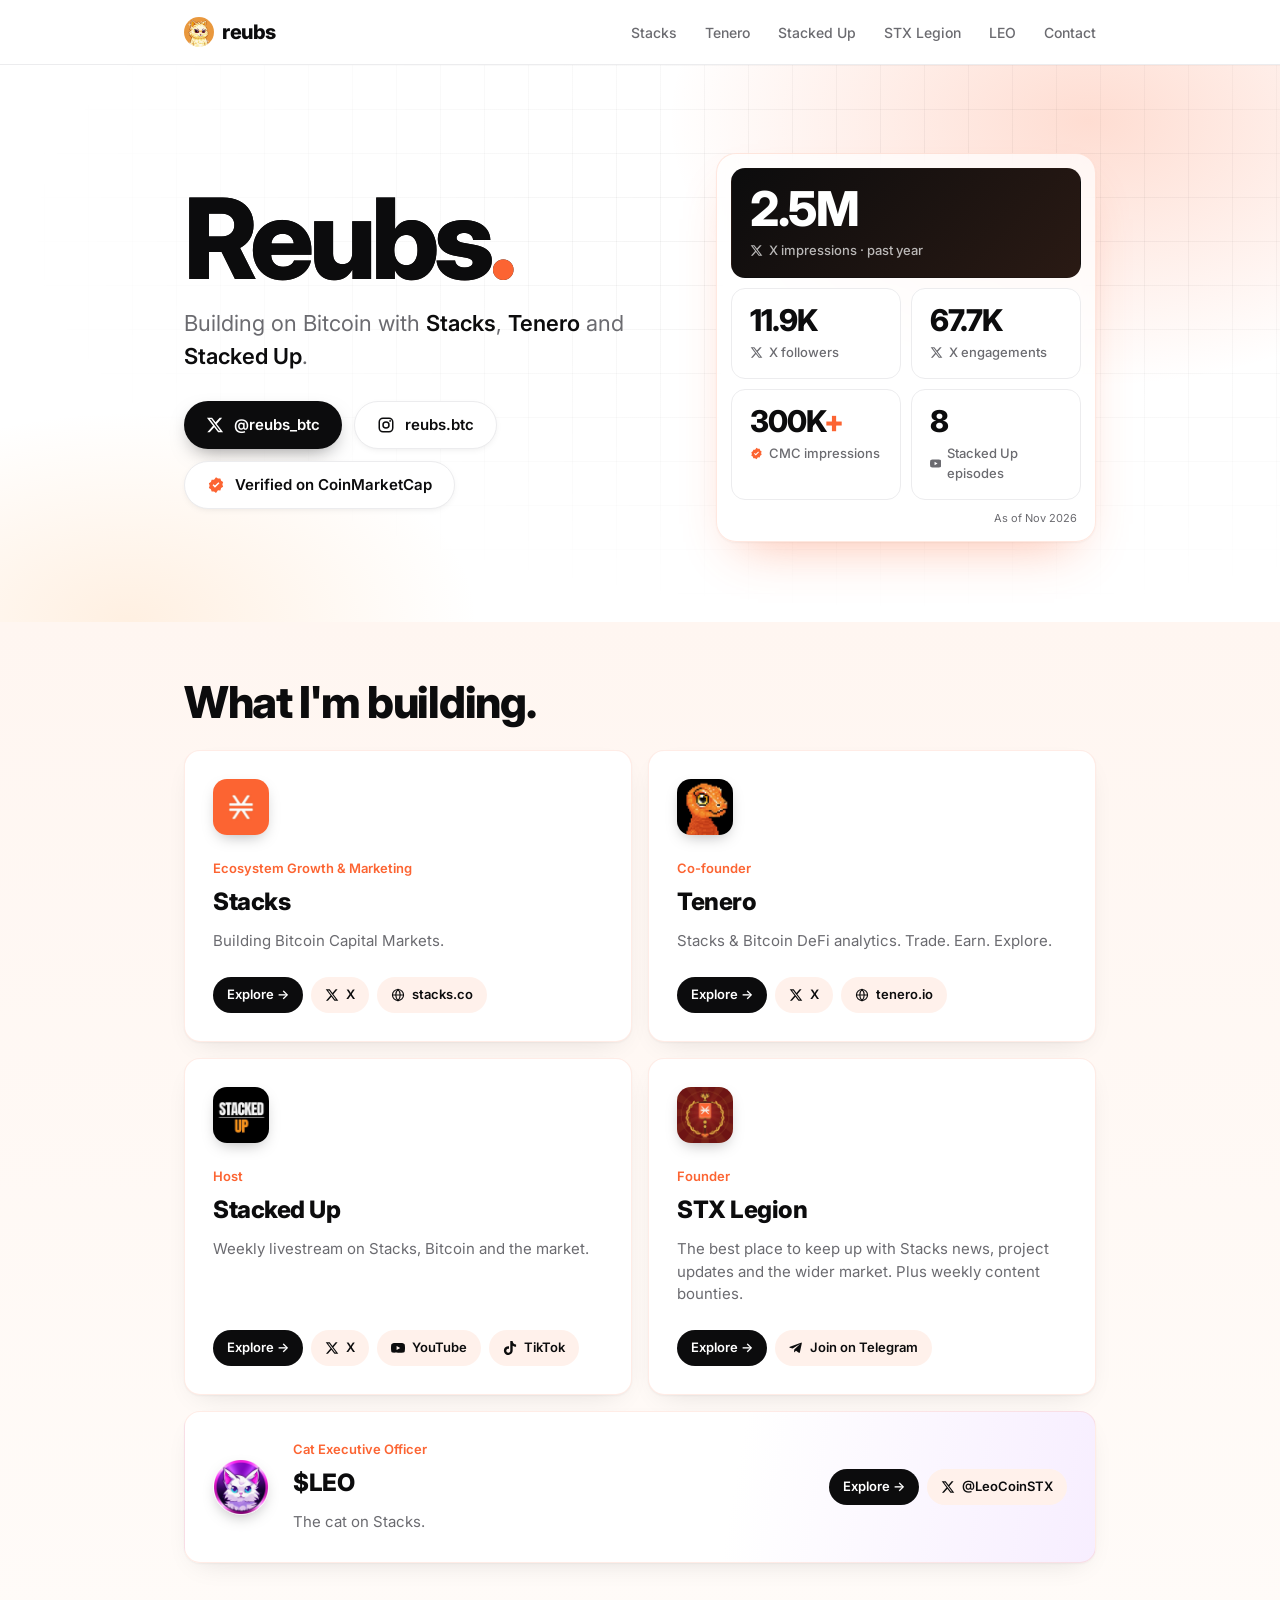
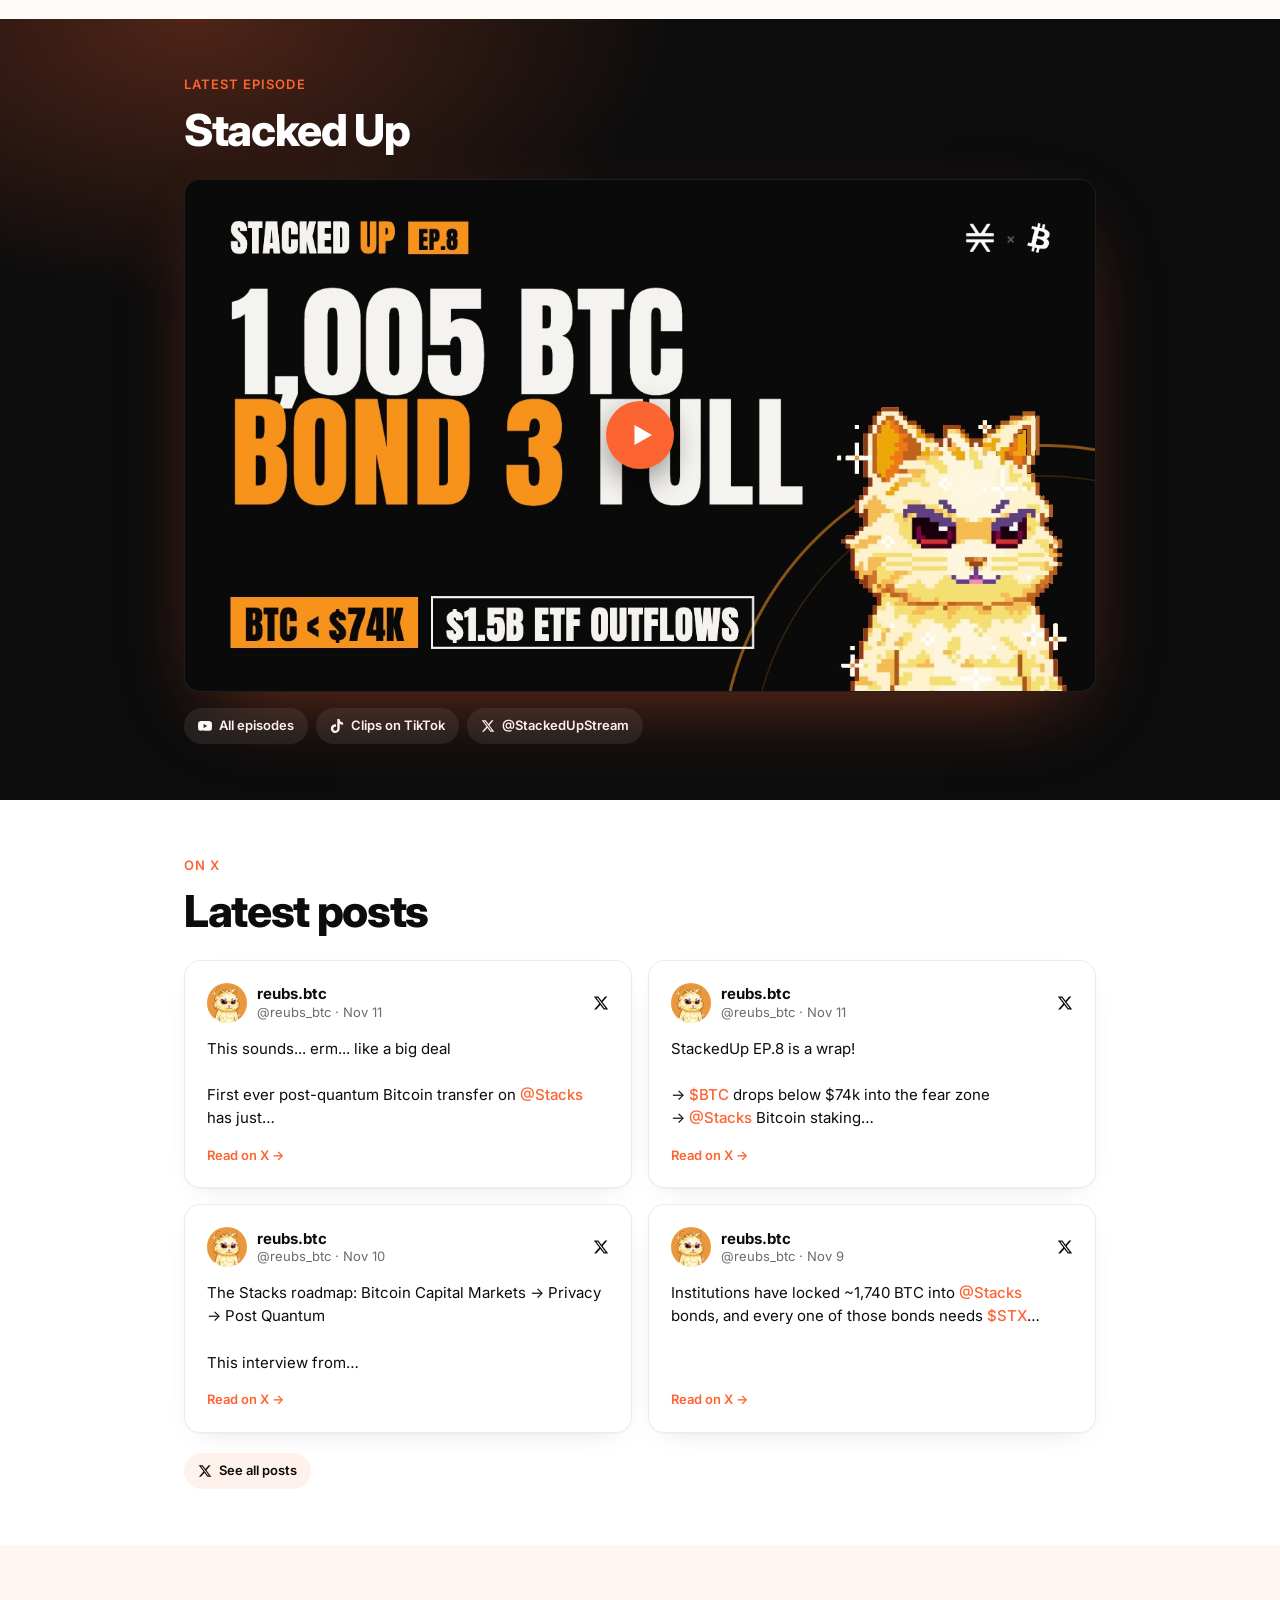
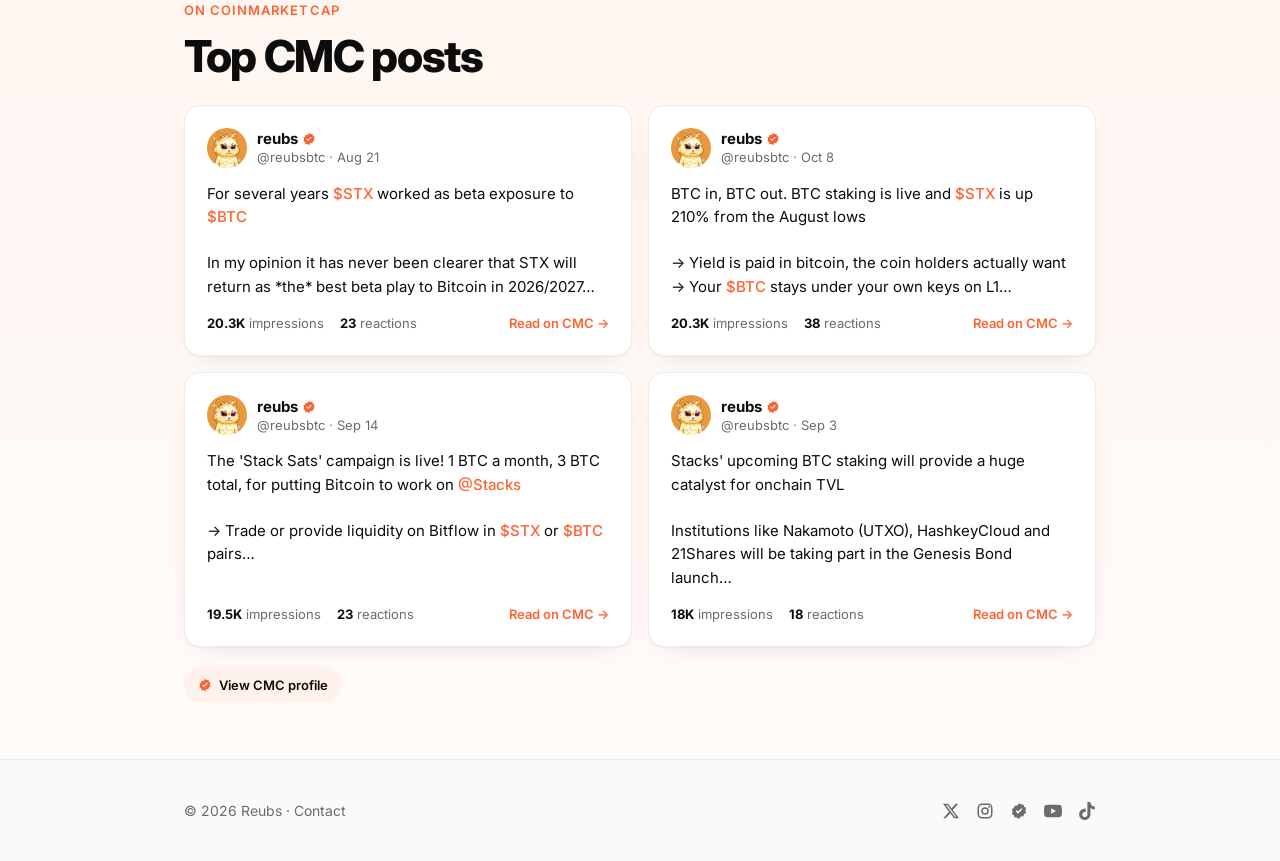
==== commit 0c944fcb: "STX Legion: new intro copy from launch post Co-Authored-By: Claude Opus 5.5 <noreply@anthropic.com> " ====
--- a/public/index.html
+++ b/public/index.html
@@ -112,7 +112,7 @@
         <div class="mark"><img src="assets/legion.jpg" alt="STX Legion"></div>
         <div class="role">Founder</div>
         <h3>STX Legion</h3>
-        <p>A Stacks community with weekly content bounties, market snapshots, trade alerts and giveaways.</p>
+        <p>The best place to keep up with Stacks news, project updates and the wider market. Plus weekly content bounties.</p>
         <div class="card-links">
           <a class="chip chip-go" href="stx-legion/">Explore →</a>
           <a class="chip" href="https://t.me/+wcOPrJbqGfxiMTY0" target="_blank" rel="noopener"><svg><use href="#i-tg"/></svg>Join on Telegram</a>
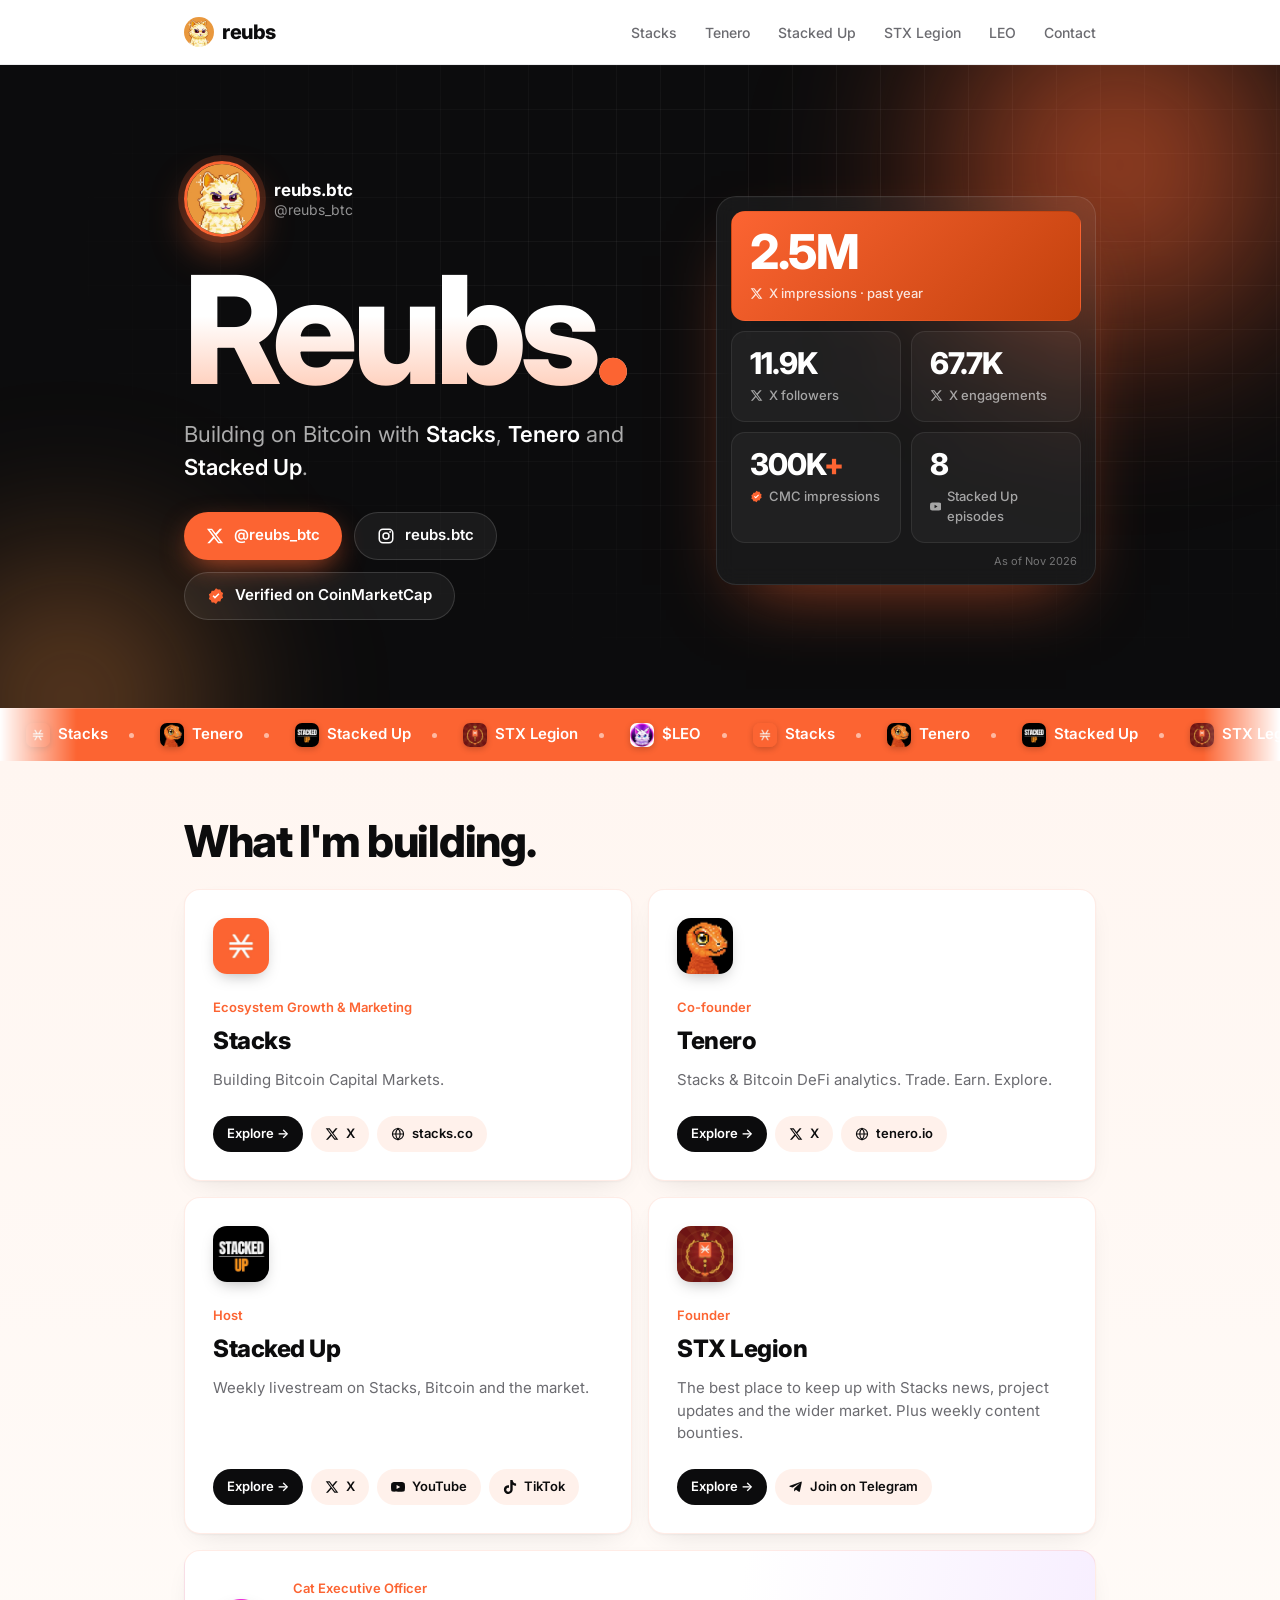
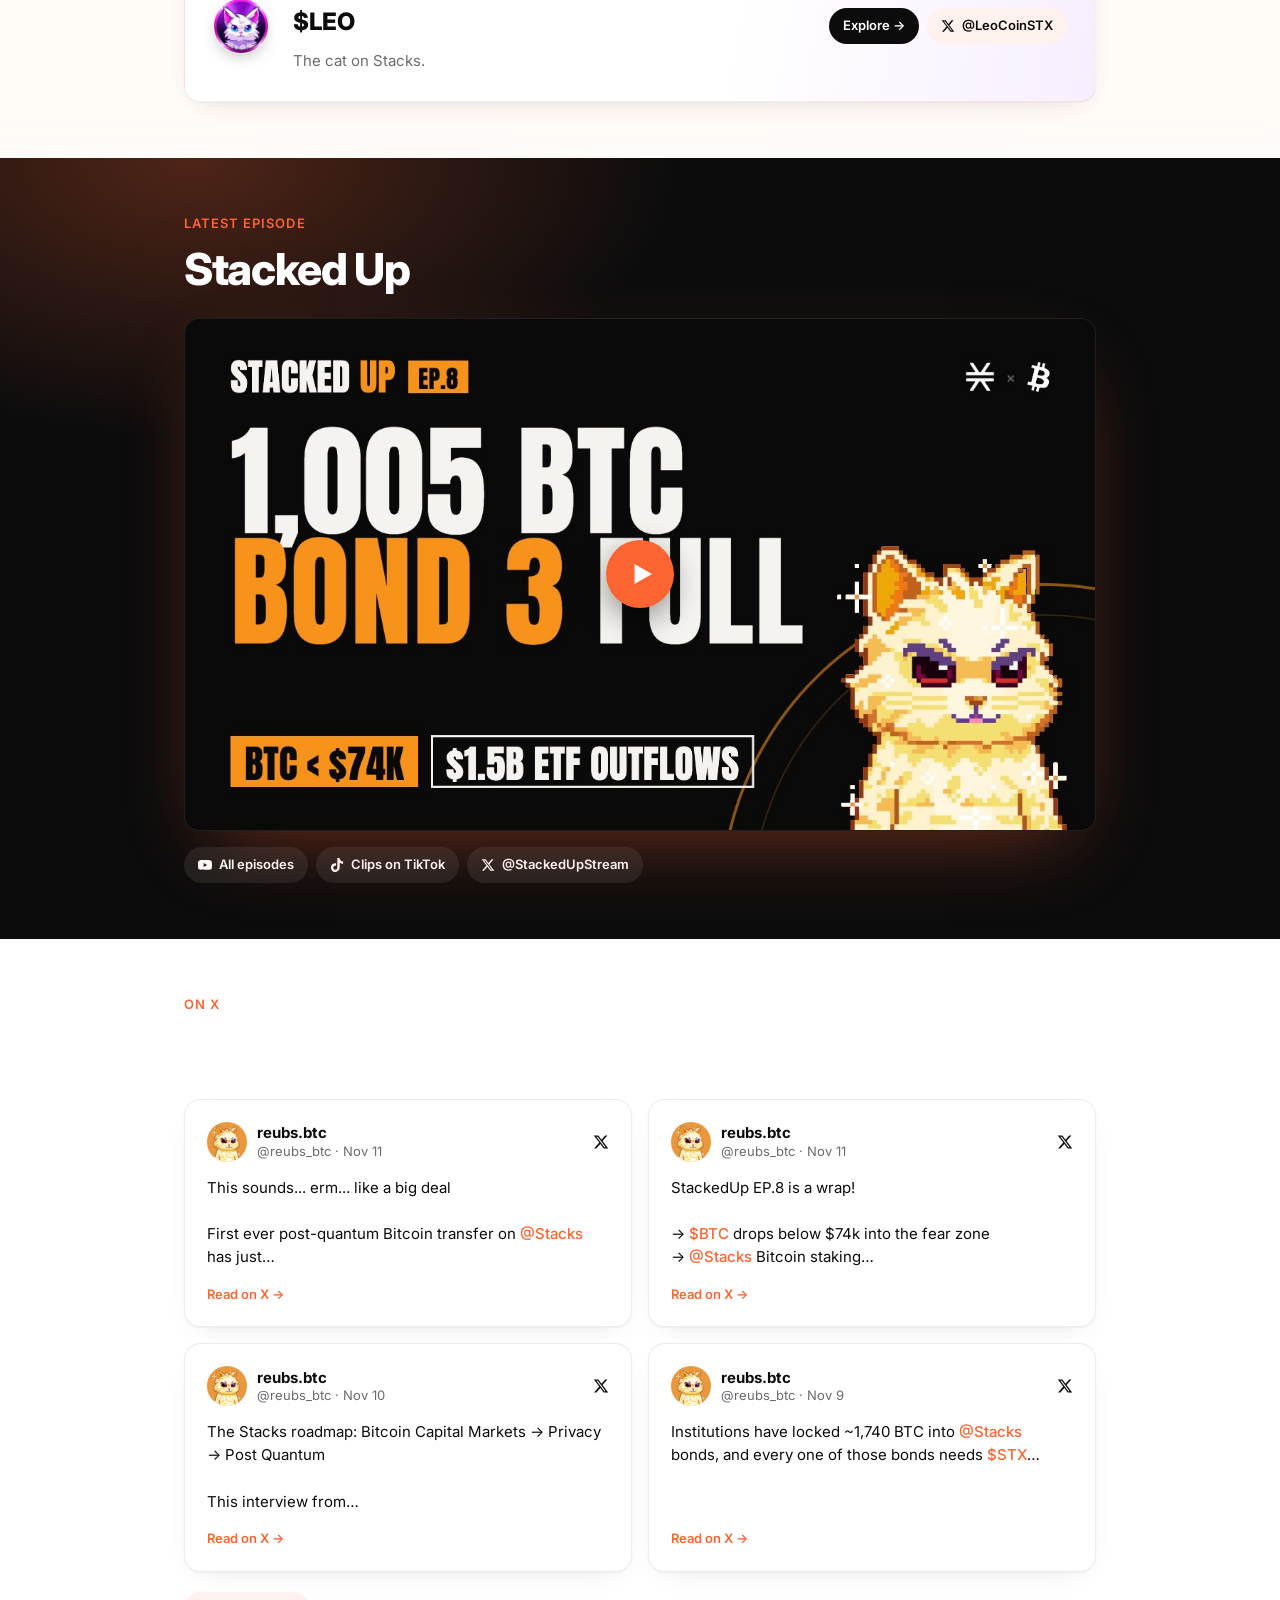
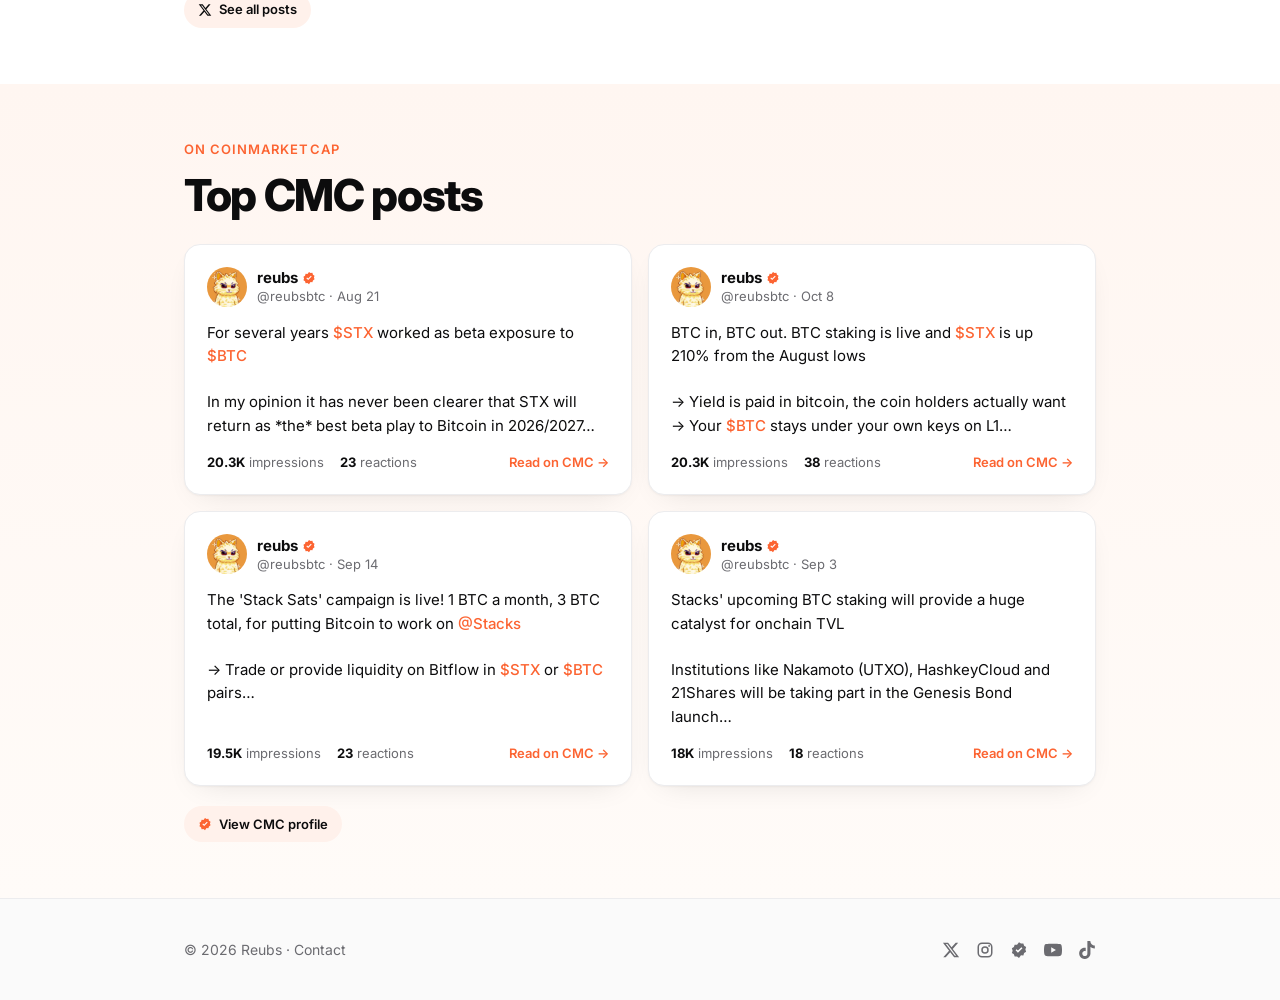
==== commit 7d8ec900: "Visual upgrade: bold dark hero, live price ticker, scroll motion, subpage cover banners Co-Authored-" ====
--- a/public/index.html
+++ b/public/index.html
@@ -44,9 +44,11 @@
 </nav>
 <!--mnav--><div class="tabbar" role="navigation" aria-label="Sections"><a href="./" class="on"><img src="assets/me.png" alt="">Home</a><a href="stacks/"><img src="assets/stacks.png" alt="">Stacks</a><a href="tenero/"><img src="assets/tenero.png" alt="">Tenero</a><a href="stacked-up/"><img src="assets/stackedup.png" alt="">Stacked Up</a><a href="stx-legion/"><img src="assets/legion.jpg" alt="">Legion</a><a href="leo/"><img src="assets/leo.png" alt="">LEO</a></div><!--/mnav-->
 
-<header class="hero">
+<header class="hero hero-bold">
+  <div class="glow g1"></div><div class="glow g2"></div>
   <div class="wrap hero-grid">
     <div class="hero-main">
+    <div class="hero-id"><img class="hero-avatar" src="avatar.png" alt="reubs.btc"><div class="hero-handle"><b>reubs.btc</b><span>@reubs_btc</span></div></div>
     <h1>Reubs<em>.</em></h1>
     <p>Building on Bitcoin with <strong>Stacks</strong>, <strong>Tenero</strong> and <strong>Stacked Up</strong>.</p>
     <div class="socials">
@@ -65,6 +67,7 @@
     </aside>
   </div>
 </header>
+<div class="ticker" data-ticker aria-label="Live prices and projects"><div class="ticker-track"><div class="ticker-group"><a class="tk" href="stacks/"><img src="assets/stacks.png" alt="">Stacks</a><a class="tk" href="tenero/"><img src="assets/tenero.png" alt="">Tenero</a><a class="tk" href="stacked-up/"><img src="assets/stackedup.png" alt="">Stacked Up</a><a class="tk" href="stx-legion/"><img src="assets/legion.jpg" alt="">STX Legion</a><a class="tk" href="leo/"><img src="assets/leo.png" alt="">$LEO</a><a class="tk" href="stacks/"><img src="assets/stacks.png" alt="">Stacks</a><a class="tk" href="tenero/"><img src="assets/tenero.png" alt="">Tenero</a><a class="tk" href="stacked-up/"><img src="assets/stackedup.png" alt="">Stacked Up</a><a class="tk" href="stx-legion/"><img src="assets/legion.jpg" alt="">STX Legion</a><a class="tk" href="leo/"><img src="assets/leo.png" alt="">$LEO</a></div><div class="ticker-group" aria-hidden="true"><a class="tk" href="stacks/"><img src="assets/stacks.png" alt="">Stacks</a><a class="tk" href="tenero/"><img src="assets/tenero.png" alt="">Tenero</a><a class="tk" href="stacked-up/"><img src="assets/stackedup.png" alt="">Stacked Up</a><a class="tk" href="stx-legion/"><img src="assets/legion.jpg" alt="">STX Legion</a><a class="tk" href="leo/"><img src="assets/leo.png" alt="">$LEO</a><a class="tk" href="stacks/"><img src="assets/stacks.png" alt="">Stacks</a><a class="tk" href="tenero/"><img src="assets/tenero.png" alt="">Tenero</a><a class="tk" href="stacked-up/"><img src="assets/stackedup.png" alt="">Stacked Up</a><a class="tk" href="stx-legion/"><img src="assets/legion.jpg" alt="">STX Legion</a><a class="tk" href="leo/"><img src="assets/leo.png" alt="">$LEO</a></div></div></div>
 
 <section id="about" class="band-warm">
   <div class="wrap">
@@ -255,5 +258,6 @@
 
 </script>
 <script src="live.js" defer></script>
+<script src="motion.js" defer></script>
 </body>
 </html>
--- a/public/style.css
+++ b/public/style.css
@@ -186,3 +186,77 @@
     .tabbar a.on img{filter:none;opacity:1}
     body{padding-bottom:calc(84px + env(safe-area-inset-bottom))}
   }
+
+  /* ===== Bold hero (home) ===== */
+  .hero-bold{background:#0C0C0D;color:#fff;padding:96px 0 88px}
+  .hero-bold::before{background-image:linear-gradient(rgba(255,255,255,.06) 1px,transparent 1px),linear-gradient(90deg,rgba(255,255,255,.06) 1px,transparent 1px)}
+  .hero-bold .glow{position:absolute;border-radius:50%;filter:blur(70px);pointer-events:none}
+  .hero-bold .g1{width:560px;height:560px;right:-120px;top:-180px;background:radial-gradient(circle,rgba(252,100,50,.75),rgba(252,100,50,0) 65%)}
+  .hero-bold .g2{width:460px;height:460px;left:-160px;bottom:-220px;background:radial-gradient(circle,rgba(255,150,70,.45),rgba(255,150,70,0) 65%)}
+  .hero-bold h1{font-size:clamp(72px,14vw,150px);background:linear-gradient(180deg,#fff 40%,#ffc7b0);-webkit-background-clip:text;background-clip:text;-webkit-text-fill-color:transparent}
+  .hero-bold p{color:rgba(255,255,255,.66)}
+  .hero-bold p strong{color:#fff}
+  .hero-id{display:flex;align-items:center;gap:14px;margin-bottom:22px}
+  .hero-avatar{width:76px;height:76px;border-radius:50%;border:3px solid var(--orange);box-shadow:0 0 0 6px rgba(252,100,50,.18),0 18px 40px -10px rgba(252,100,50,.7)}
+  .hero-handle{display:flex;flex-direction:column;line-height:1.3}
+  .hero-handle b{font-size:17px}
+  .hero-handle span{font-size:14px;color:rgba(255,255,255,.55)}
+  .hero-bold .btn-primary{background:var(--orange);box-shadow:0 10px 30px -8px rgba(252,100,50,.8)}
+  .hero-bold .btn-primary:hover{background:#ff7a4d}
+  .hero-bold .btn-ghost{background:rgba(255,255,255,.06);border-color:rgba(255,255,255,.14);color:#fff;box-shadow:none}
+  .hero-bold .btn-ghost:hover{border-color:#fff}
+  .hero-bold .stats{background:rgba(255,255,255,.05);border-color:rgba(255,255,255,.1);box-shadow:0 30px 70px -30px rgba(252,100,50,.6)}
+  .hero-bold .stat{background:rgba(255,255,255,.04);border-color:rgba(255,255,255,.08)}
+  .hero-bold .stat-big{background:linear-gradient(135deg,#FC6432,#c2410c);border-color:transparent}
+  .hero-bold .stat-big .num span{color:#fff}
+  .hero-bold .stat .lbl{color:rgba(255,255,255,.6)}
+  .hero-bold .stat-big .lbl{color:rgba(255,255,255,.85)}
+  .hero-bold .asof{color:rgba(255,255,255,.4)}
+
+  /* ===== Ticker / marquee ===== */
+  .ticker{background:var(--orange);color:#fff;overflow:hidden;white-space:nowrap;border-top:1px solid rgba(255,255,255,.2);
+    -webkit-mask-image:linear-gradient(90deg,transparent,#000 6%,#000 94%,transparent);mask-image:linear-gradient(90deg,transparent,#000 6%,#000 94%,transparent)}
+  .ticker-track{display:inline-flex;animation:tick 40s linear infinite}
+  .ticker:hover .ticker-track{animation-play-state:paused}
+  .ticker-group{display:inline-flex;align-items:center}
+  .tk{display:inline-flex;align-items:center;gap:8px;padding:14px 26px;font-size:15px;font-weight:600;position:relative}
+  .tk::after{content:"";position:absolute;right:0;top:50%;width:5px;height:5px;margin-top:-2px;border-radius:50%;background:rgba(255,255,255,.55)}
+  .tk img{width:24px;height:24px;border-radius:7px;box-shadow:0 2px 6px rgba(0,0,0,.2)}
+  .tk b{font-weight:800}
+  .tk em{font-style:normal;font-size:13px;padding:2px 7px;border-radius:999px;background:rgba(0,0,0,.18)}
+  .tk em.up{background:rgba(255,255,255,.95);color:#15803d}
+  .tk em.down{background:rgba(0,0,0,.25);color:#fff}
+  .tk-btc{width:24px;height:24px;border-radius:50%;background:#fff;color:#F7931A;display:grid;place-items:center;font-style:normal;font-weight:800;font-size:15px}
+  .tk-live{font-size:12px;letter-spacing:.08em;text-transform:uppercase}
+  .tk-live i{width:8px;height:8px;border-radius:50%;background:#fff;box-shadow:0 0 0 0 rgba(255,255,255,.7);animation:pulse 1.6s infinite}
+  @keyframes tick{to{transform:translateX(-50%)}}
+  @keyframes pulse{70%{box-shadow:0 0 0 8px rgba(255,255,255,0)}100%{box-shadow:0 0 0 0 rgba(255,255,255,0)}}
+
+  /* ===== Subpage cover banners ===== */
+  .cover{position:relative;height:clamp(180px,26vw,280px);border-radius:24px;overflow:hidden;background:#0C0C0D center/cover no-repeat;box-shadow:0 30px 60px -30px rgba(12,12,13,.55)}
+  .cover.photo::after{content:"";position:absolute;inset:0;background:linear-gradient(180deg,rgba(12,12,13,0) 45%,rgba(12,12,13,.55))}
+  .cover.gen{background:
+      radial-gradient(420px 260px at 82% 20%,rgba(252,100,50,.7),transparent 70%),
+      radial-gradient(360px 220px at 10% 110%,rgba(255,150,70,.4),transparent 70%),#0C0C0D}
+  .cover.gen::before{content:"";position:absolute;inset:0;background-image:linear-gradient(rgba(255,255,255,.07) 1px,transparent 1px),linear-gradient(90deg,rgba(255,255,255,.07) 1px,transparent 1px);background-size:36px 36px;-webkit-mask-image:radial-gradient(ellipse at 70% 40%,#000 15%,transparent 75%);mask-image:radial-gradient(ellipse at 70% 40%,#000 15%,transparent 75%)}
+  .cover-art{position:absolute;right:6%;top:50%;width:clamp(150px,22vw,240px);aspect-ratio:1;object-fit:cover;border-radius:36px;transform:translateY(-50%) rotate(-8deg);box-shadow:0 30px 60px -18px rgba(0,0,0,.7),0 0 0 6px rgba(255,255,255,.06)}
+  .cover-art.blur{right:24%;width:clamp(110px,15vw,170px);transform:translateY(-38%) rotate(10deg);opacity:.35;filter:blur(2px)}
+  .cover-word{position:absolute;left:28px;bottom:-.18em;font-size:clamp(70px,13vw,150px);font-weight:800;letter-spacing:-.05em;line-height:1;color:transparent;-webkit-text-stroke:1.5px rgba(255,255,255,.16);white-space:nowrap}
+  .page-hero .back{margin-bottom:18px}
+  .page-hero .cover-wrap + .hero-grid .page-logo{margin-top:-54px;margin-left:24px;position:relative;border:4px solid #fff;width:92px;height:92px;border-radius:24px}
+  .page-hero{padding-top:28px}
+  .page-hero .cover-wrap{margin-bottom:8px}
+  @media(max-width:640px){.cover-word{left:16px}.cover-art{right:4%}.cover-art.blur{display:none}}
+
+  /* ===== Motion ===== */
+  .motion .rv{opacity:0;transform:translateY(22px);transition:opacity .7s cubic-bezier(.2,.7,.2,1),transform .7s cubic-bezier(.2,.7,.2,1)}
+  .motion .rv.in{opacity:1;transform:none}
+  .motion .hero-bold .hero-main > *{animation:rise .8s cubic-bezier(.2,.7,.2,1) both}
+  .motion .hero-bold .hero-main > *:nth-child(2){animation-delay:.08s}
+  .motion .hero-bold .hero-main > *:nth-child(3){animation-delay:.16s}
+  .motion .hero-bold .hero-main > *:nth-child(4){animation-delay:.24s}
+  @keyframes rise{from{opacity:0;transform:translateY(24px)}}
+  @media(prefers-reduced-motion:reduce){.ticker-track{animation:none}.tk-live i{animation:none}}
+  .page-hero .hero-grid{align-items:start}
+  .cover.photo{background-position:center 22%}
+  .page-hero .hero-grid > .stats{margin-top:28px}
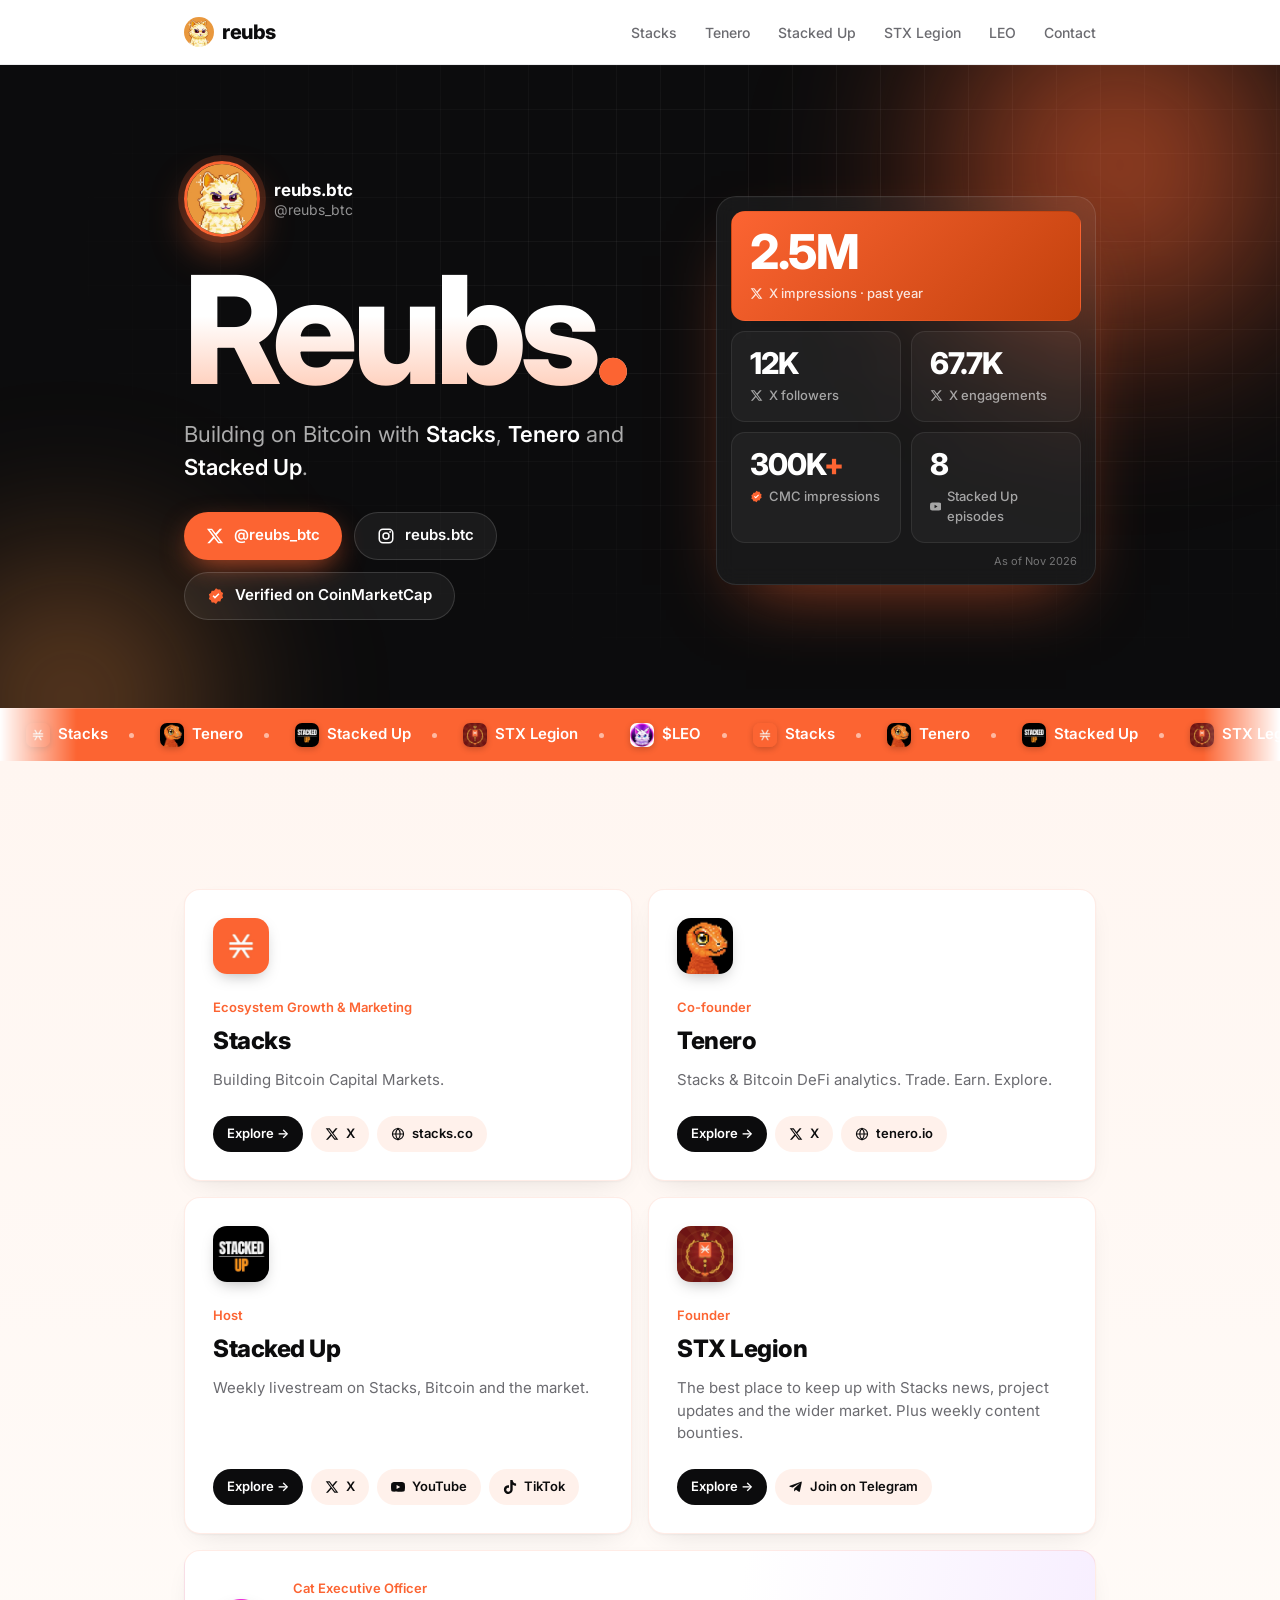
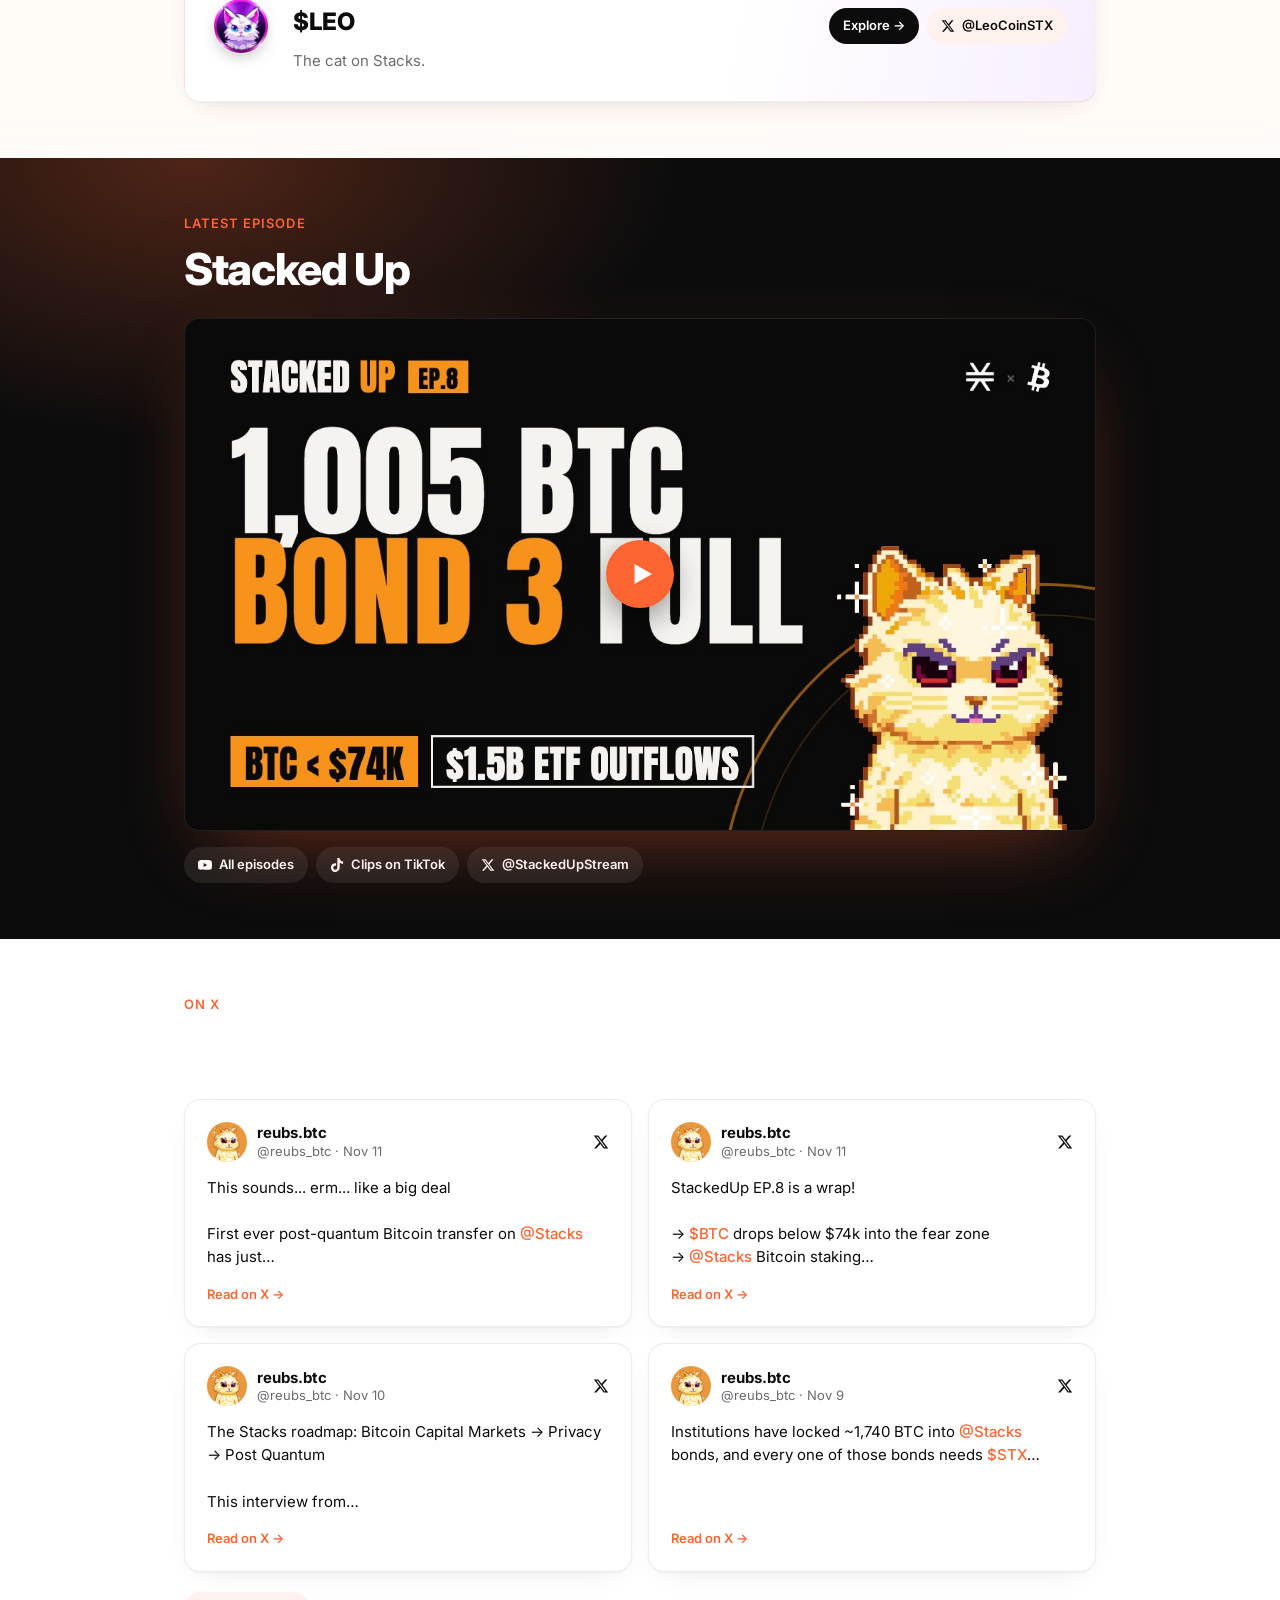
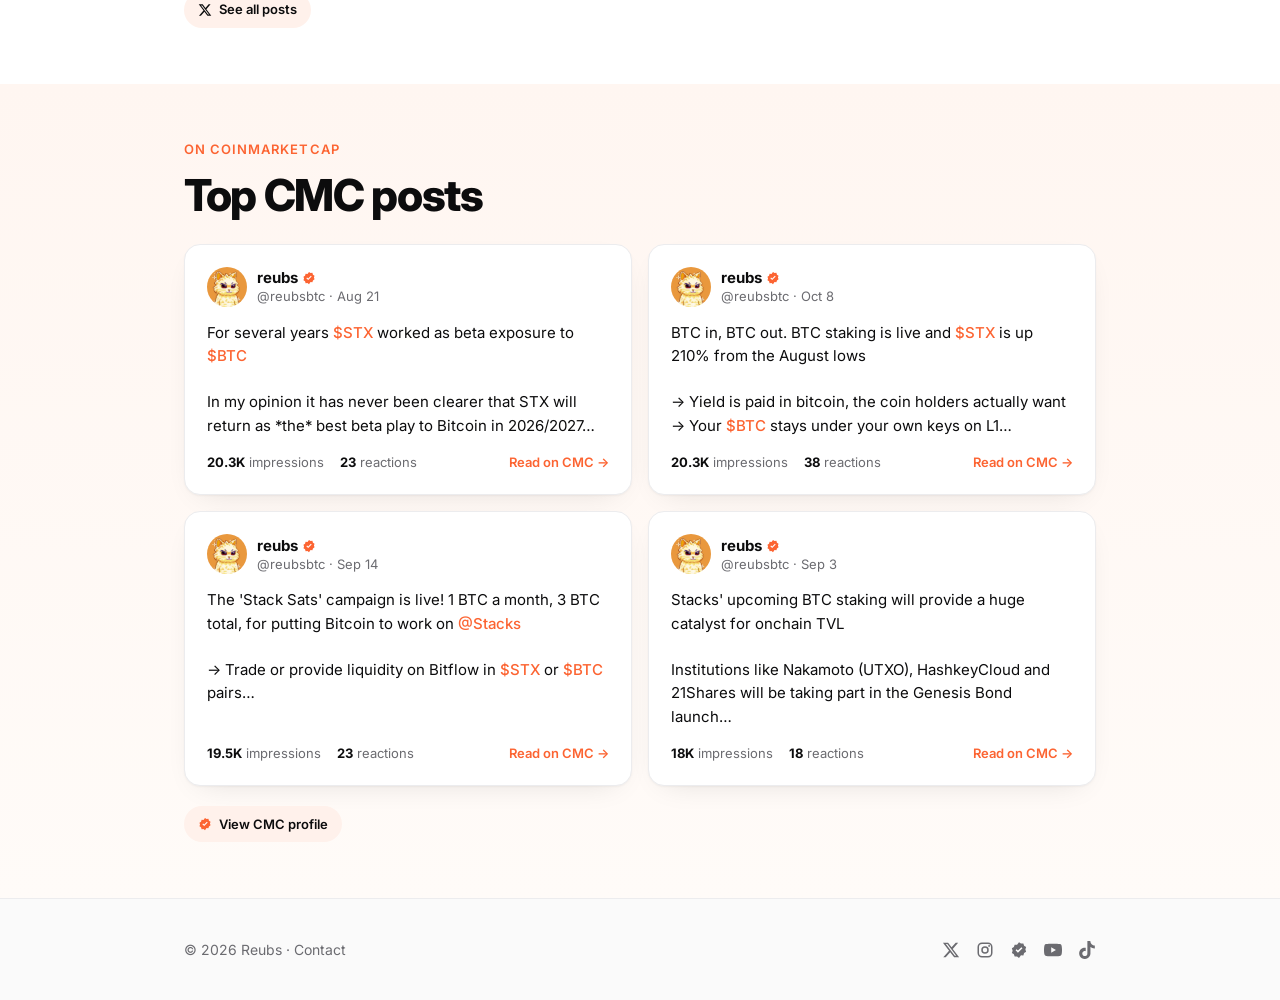
==== commit bbeb2868: "Update X followers to 12K Co-Authored-By: Claude Opus 5.5 <noreply@anthropic.com> Claude-Session: ht" ====
--- a/public/index.html
+++ b/public/index.html
@@ -59,7 +59,7 @@
     </div>
     <aside class="stats" aria-label="Stats">
       <div class="stat stat-big"><div class="num">2.5M</div><div class="lbl"><svg><use href="#i-x"/></svg>X impressions · past year</div></div>
-      <div class="stat"><div class="num">11.9K</div><div class="lbl"><svg><use href="#i-x"/></svg>X followers</div></div>
+      <div class="stat"><div class="num">12K</div><div class="lbl"><svg><use href="#i-x"/></svg>X followers</div></div>
       <div class="stat"><div class="num">67.7K</div><div class="lbl"><svg><use href="#i-x"/></svg>X engagements</div></div>
       <div class="stat"><div class="num">300K<span>+</span></div><div class="lbl"><svg style="color:var(--orange)"><use href="#i-verified"/></svg>CMC impressions</div></div>
       <div class="stat"><div class="num" data-live-stat="episodes">8</div><div class="lbl"><svg><use href="#i-yt"/></svg>Stacked Up episodes</div></div>
--- a/public/style.css
+++ b/public/style.css
@@ -243,7 +243,7 @@
   .cover-art.blur{right:24%;width:clamp(110px,15vw,170px);transform:translateY(-38%) rotate(10deg);opacity:.35;filter:blur(2px)}
   .cover-word{position:absolute;left:28px;bottom:-.18em;font-size:clamp(70px,13vw,150px);font-weight:800;letter-spacing:-.05em;line-height:1;color:transparent;-webkit-text-stroke:1.5px rgba(255,255,255,.16);white-space:nowrap}
   .page-hero .back{margin-bottom:18px}
-  .page-hero .cover-wrap + .hero-grid .page-logo{margin-top:-54px;margin-left:24px;position:relative;border:4px solid #fff;width:92px;height:92px;border-radius:24px}
+  .page-hero .cover-wrap:not(.photo-wrap) + .hero-grid .page-logo{margin-top:-54px;margin-left:24px;position:relative;border:4px solid #fff;width:92px;height:92px;border-radius:24px}
   .page-hero{padding-top:28px}
   .page-hero .cover-wrap{margin-bottom:8px}
   @media(max-width:640px){.cover-word{left:16px}.cover-art{right:4%}.cover-art.blur{display:none}}
@@ -258,5 +258,7 @@
   @keyframes rise{from{opacity:0;transform:translateY(24px)}}
   @media(prefers-reduced-motion:reduce){.ticker-track{animation:none}.tk-live i{animation:none}}
   .page-hero .hero-grid{align-items:start}
-  .cover.photo{background-position:center 22%}
+  .cover.photo{height:auto;aspect-ratio:3/1;background-position:center;box-shadow:0 30px 60px -30px rgba(12,12,13,.45)}
+  .cover.photo::after{display:none}
+  .page-hero .photo-wrap{margin-bottom:28px}
   .page-hero .hero-grid > .stats{margin-top:28px}
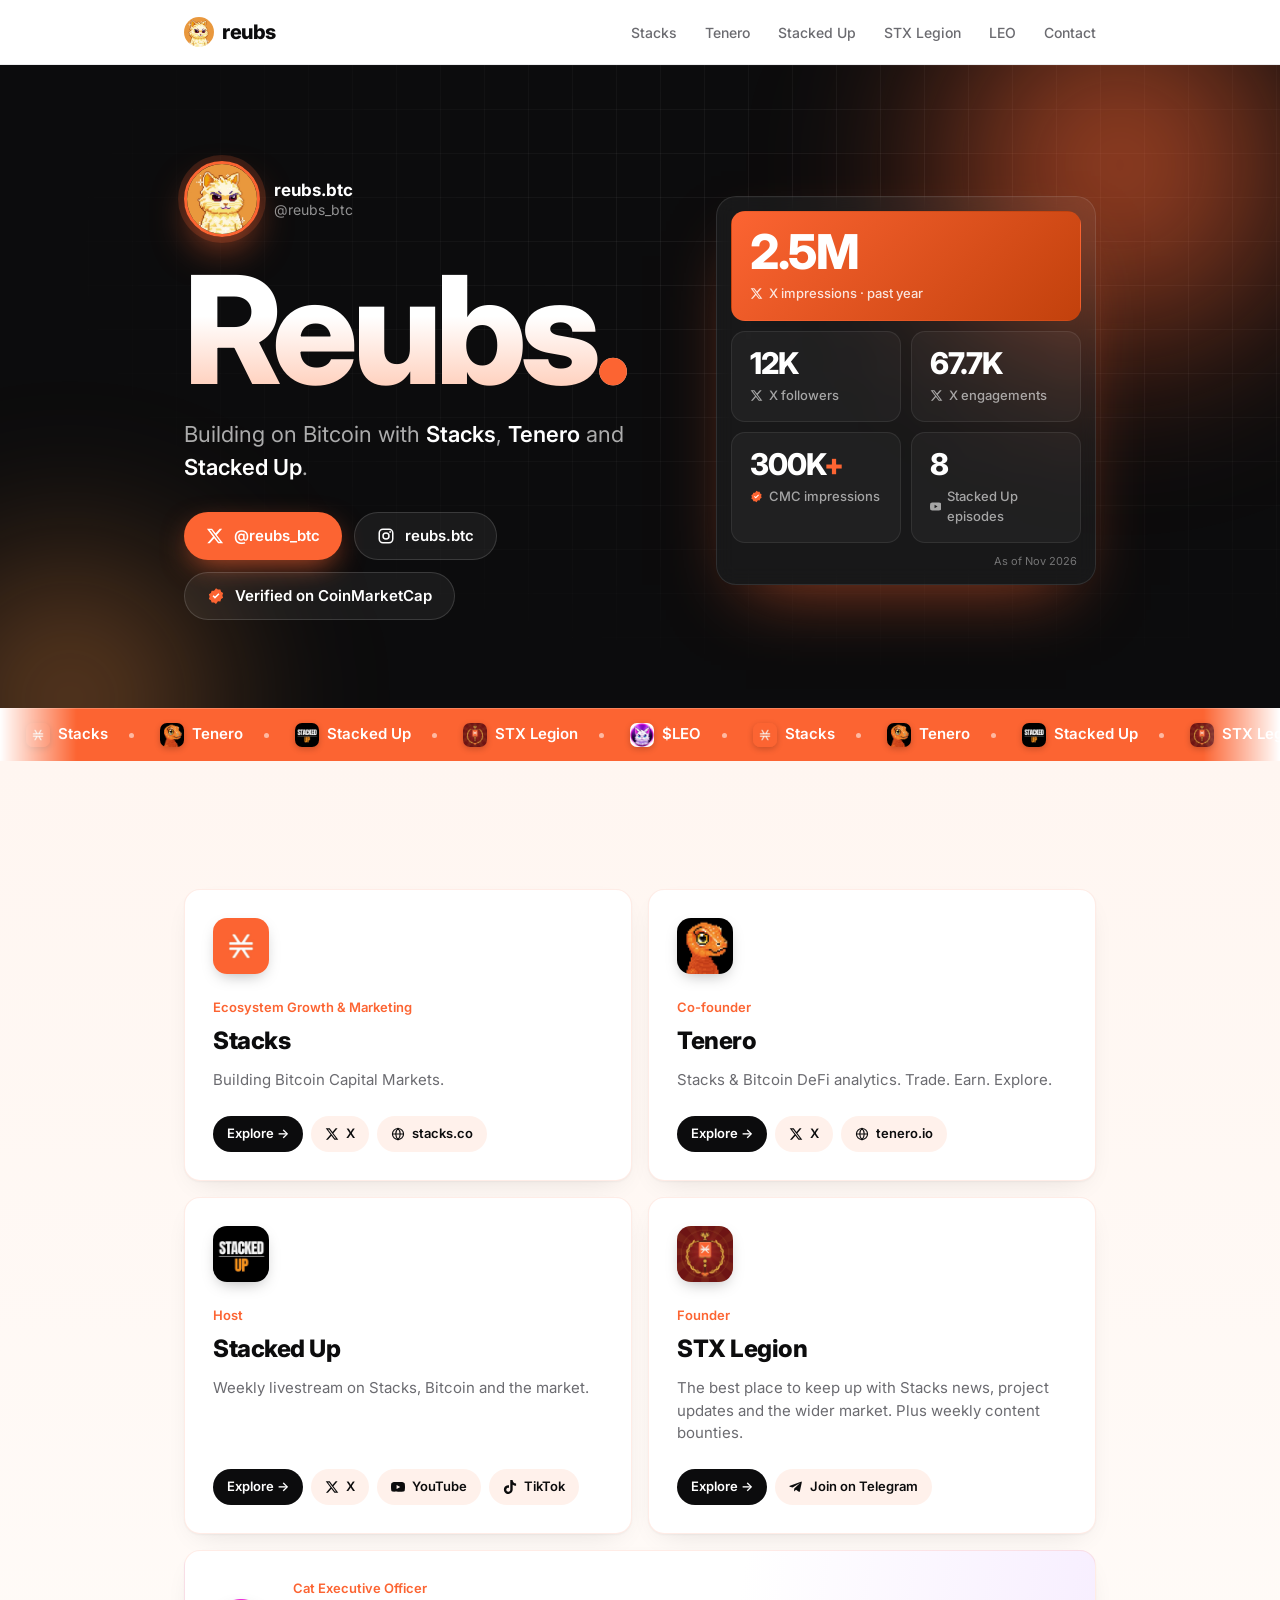
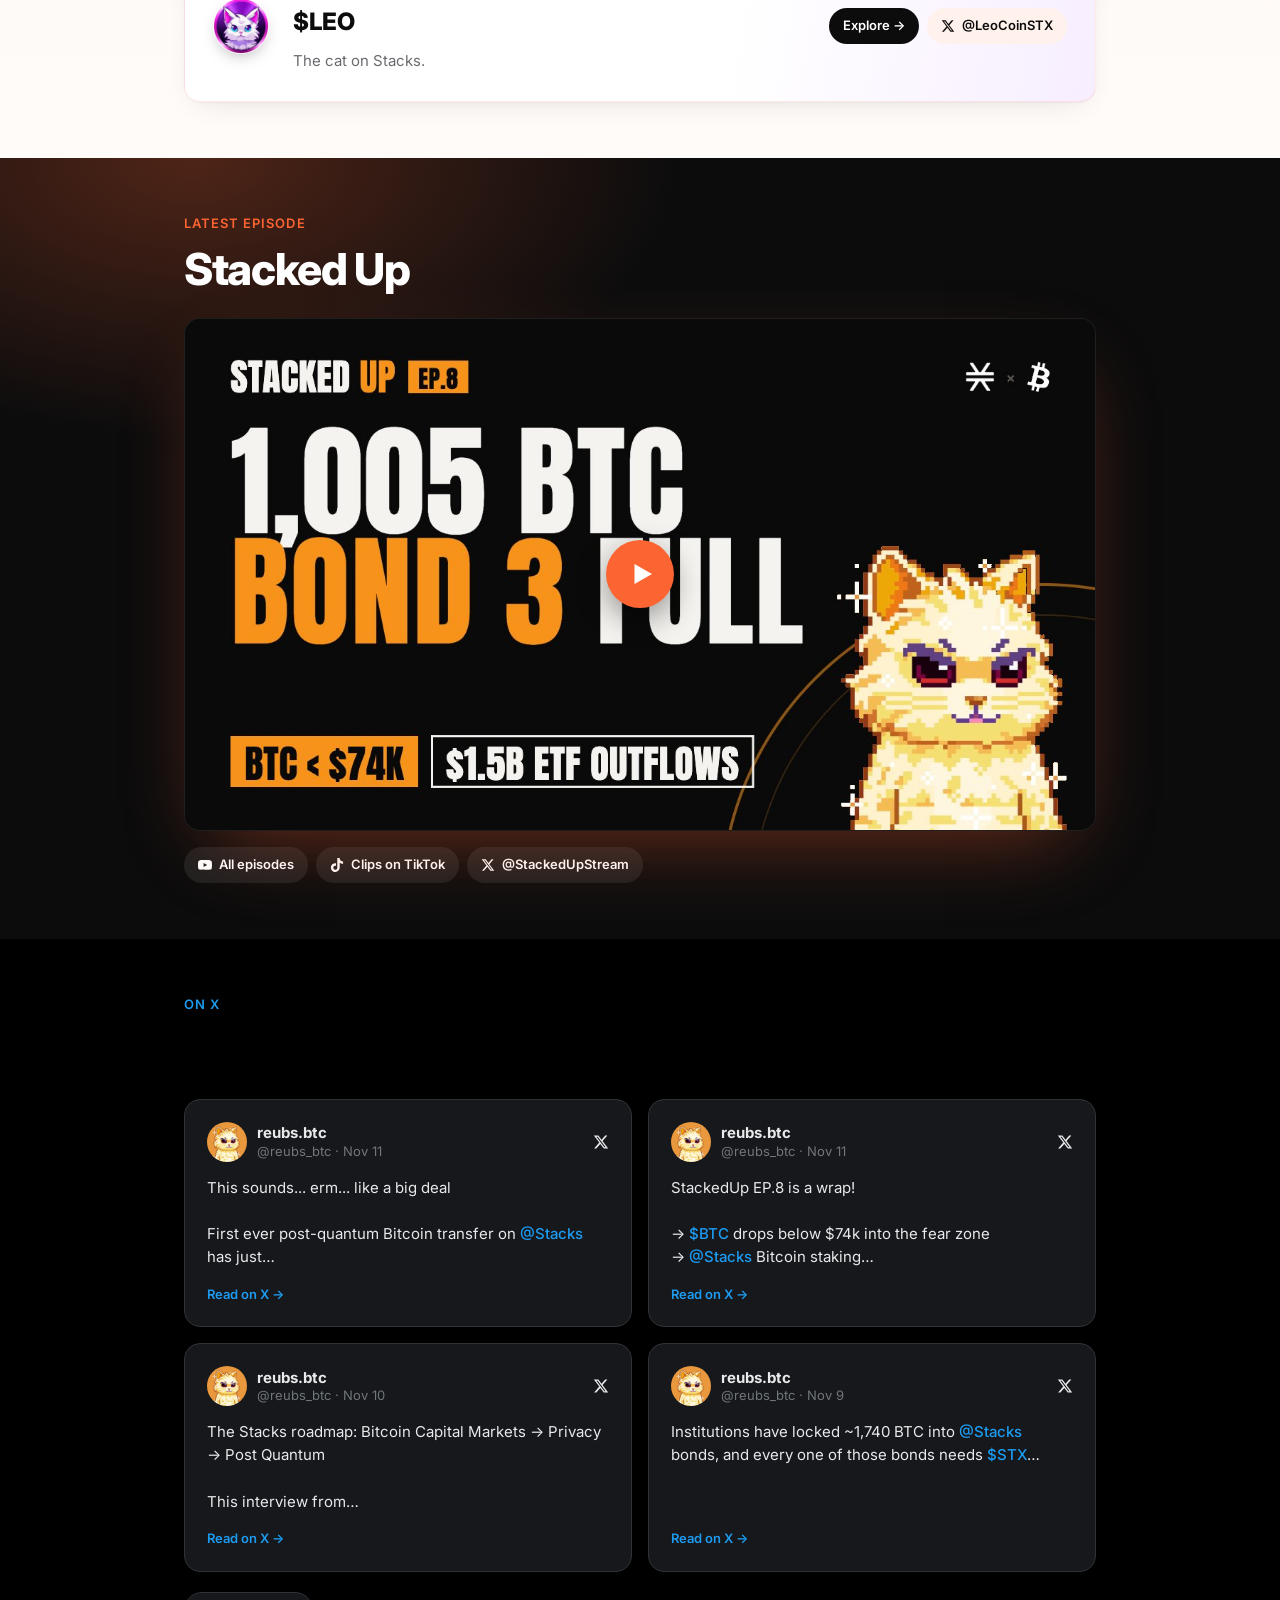
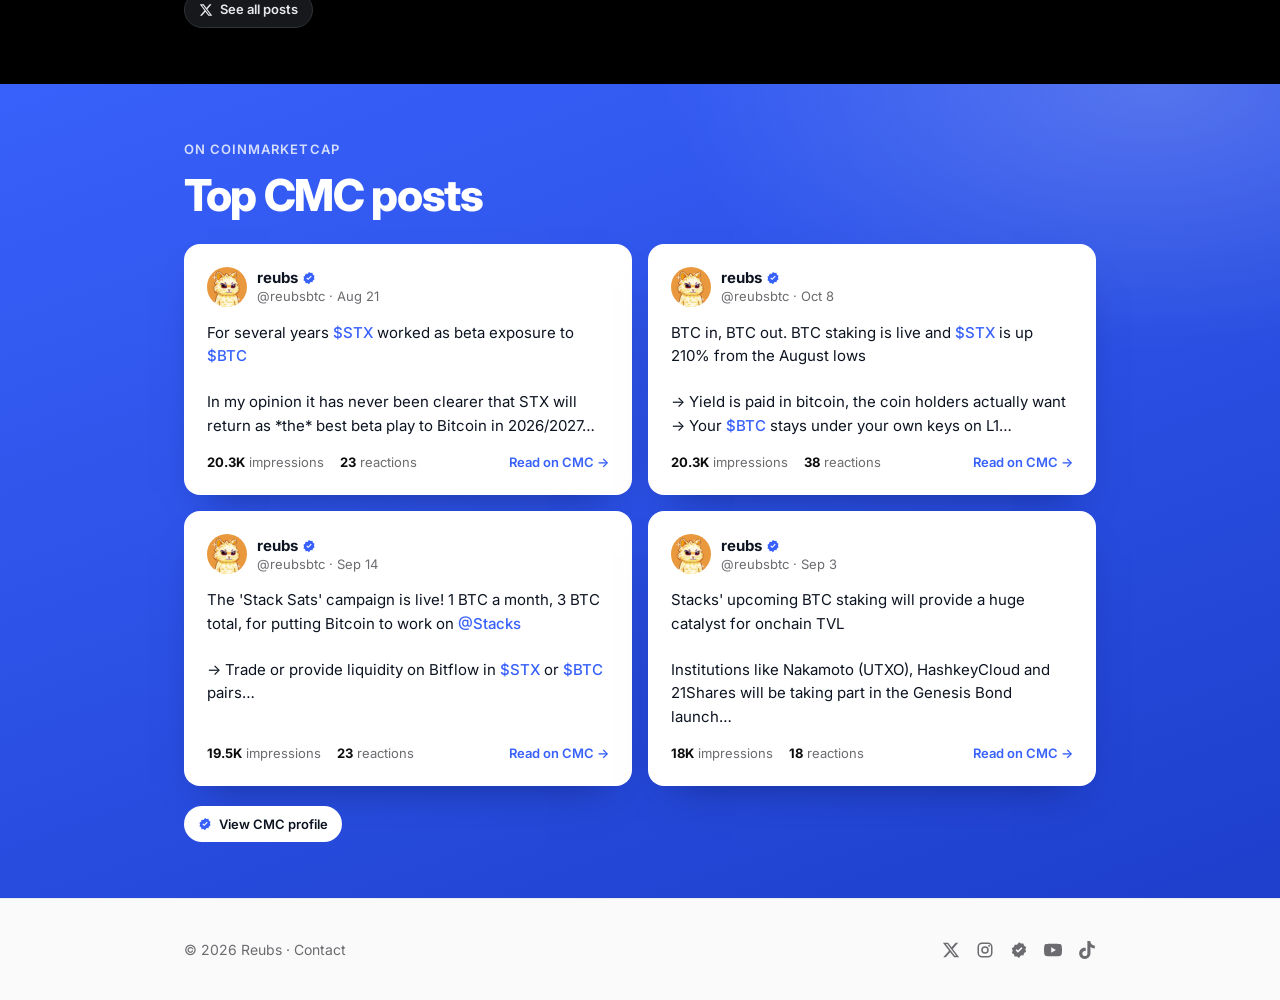
==== commit 0adb7963: "Home: X-dark latest posts section, CMC-blue top posts section Co-Authored-By: Claude Opus 5.5 <norep" ====
--- a/public/index.html
+++ b/public/index.html
@@ -157,7 +157,7 @@
   </div>
 </section>
 
-<section id="posts">
+<section id="posts" class="band-x">
   <div class="wrap">
     <div class="label">On X</div>
     <h2>Latest posts</h2>
@@ -200,7 +200,7 @@
   </div>
 </section>
 
-<section id="cmc" class="band-warm">
+<section id="cmc" class="band-cmc">
   <div class="wrap">
     <div class="label">On CoinMarketCap</div>
     <h2>Top CMC posts</h2>
--- a/public/style.css
+++ b/public/style.css
@@ -262,3 +262,31 @@
   .cover.photo::after{display:none}
   .page-hero .photo-wrap{margin-bottom:28px}
   .page-hero .hero-grid > .stats{margin-top:28px}
+
+  /* ===== X band (latest posts) ===== */
+  .band-x{background:#000;color:#E7E9EA}
+  .band-x .label{color:#1D9BF0}
+  .band-x h2{color:#fff}
+  .band-x .post{background:#16181C;border-color:#2F3336;box-shadow:none}
+  .band-x .post:hover{border-color:#1D9BF0;box-shadow:0 20px 40px -20px rgba(29,155,240,.45)}
+  .band-x .post-head b{color:#E7E9EA}
+  .band-x .post-head span{color:#71767B}
+  .band-x .post-head svg{color:#E7E9EA}
+  .band-x .post p{color:#E7E9EA}
+  .band-x .post .hl,.band-x .post-more{color:#1D9BF0}
+  .band-x .tabs button{background:transparent;border-color:#2F3336;color:#71767B}
+  .band-x .tabs button:hover{border-color:#E7E9EA;color:#E7E9EA}
+  .band-x .tabs button.on{background:#E7E9EA;border-color:#E7E9EA;color:#000}
+  .band-x .chip{background:#16181C;color:#E7E9EA;border:1px solid #2F3336}
+  .band-x .chip:hover{background:#1D9BF0;border-color:#1D9BF0;color:#fff}
+
+  /* ===== CMC band ===== */
+  .band-cmc{background:radial-gradient(700px 380px at 90% 0%,rgba(255,255,255,.18),transparent 70%),linear-gradient(160deg,#3861FB,#1E3FCC);color:#fff}
+  .band-cmc .label{color:rgba(255,255,255,.8)}
+  .band-cmc h2{color:#fff}
+  .band-cmc .post{color:#0D1421;border-color:transparent;box-shadow:0 20px 40px -24px rgba(8,20,80,.6)}
+  .band-cmc .post:hover{border-color:#fff;box-shadow:0 24px 50px -20px rgba(8,20,80,.75)}
+  .band-cmc .post .hl,.band-cmc .post-more,.band-cmc .post-head .vb{color:#3861FB}
+  .band-cmc .chip{background:#fff;color:#0D1421}
+  .band-cmc .chip svg{color:#3861FB!important}
+  .band-cmc .chip:hover{background:#0D1421;color:#fff}
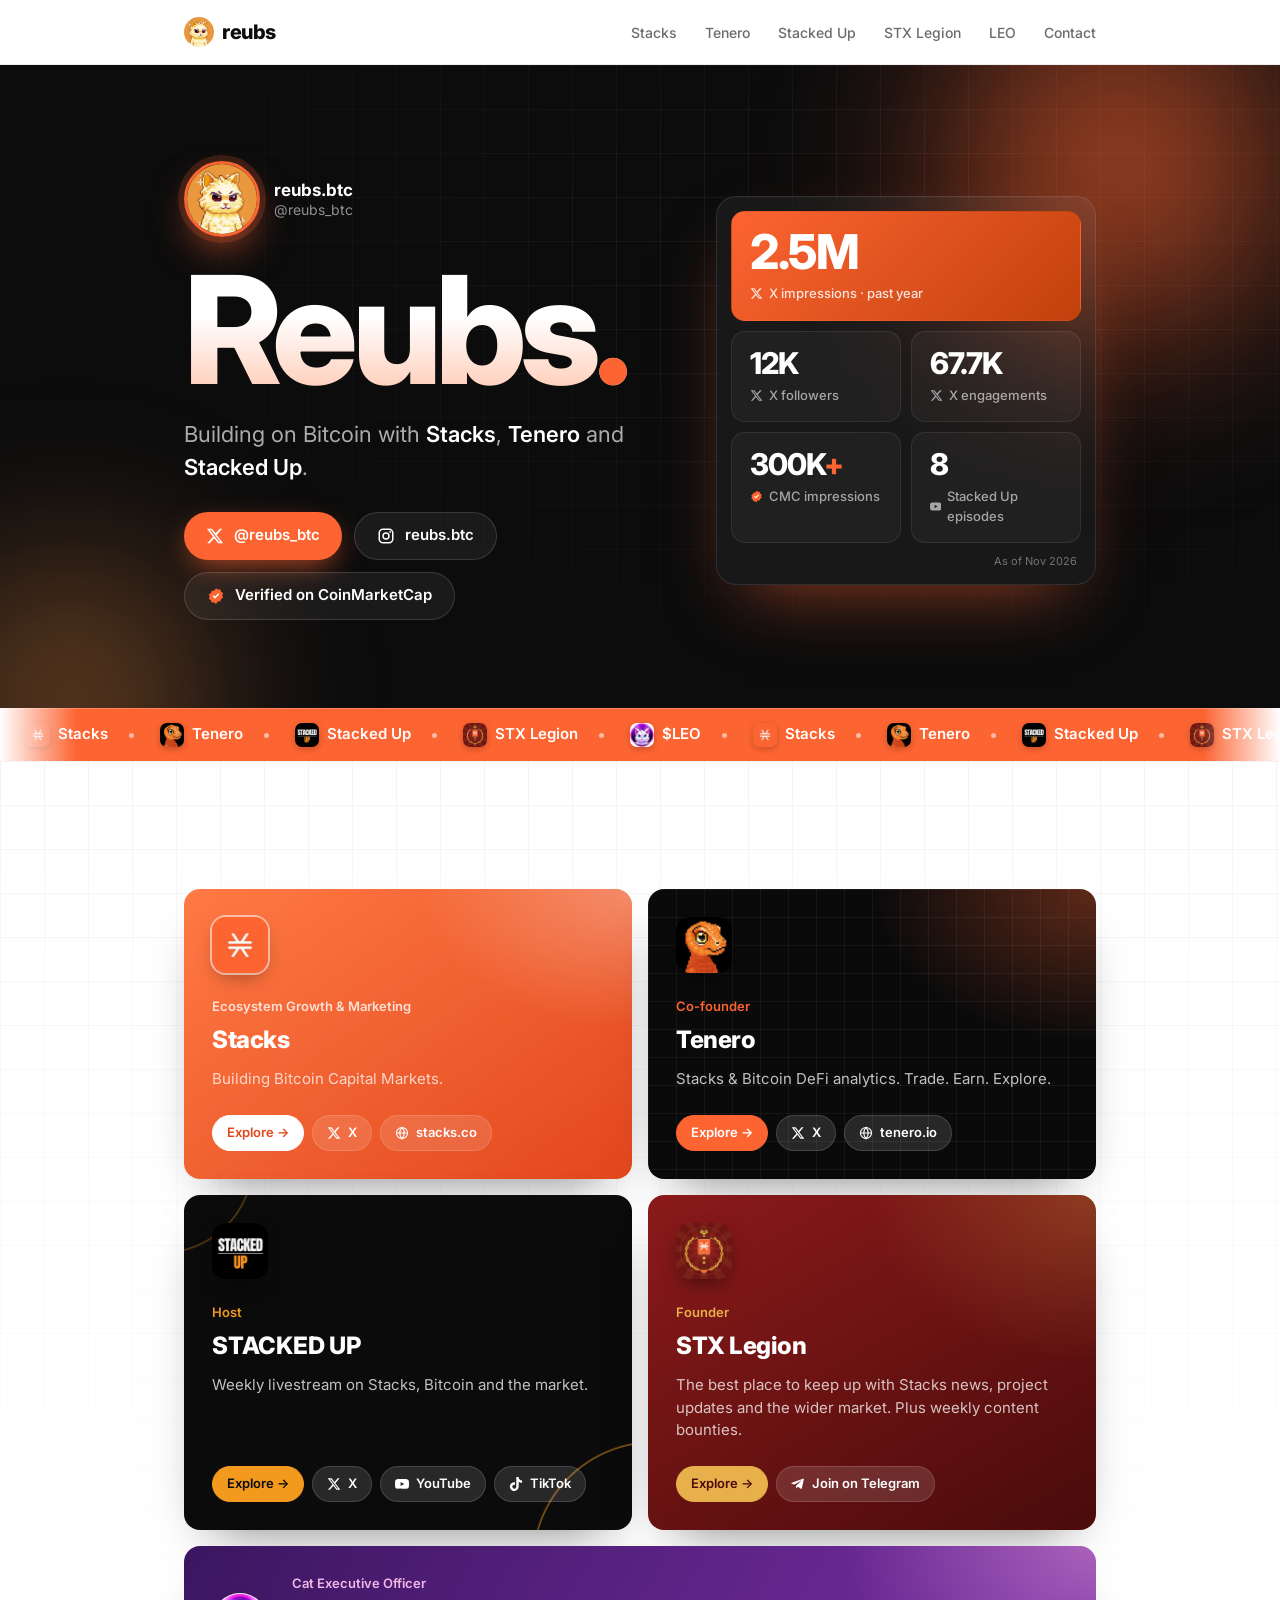
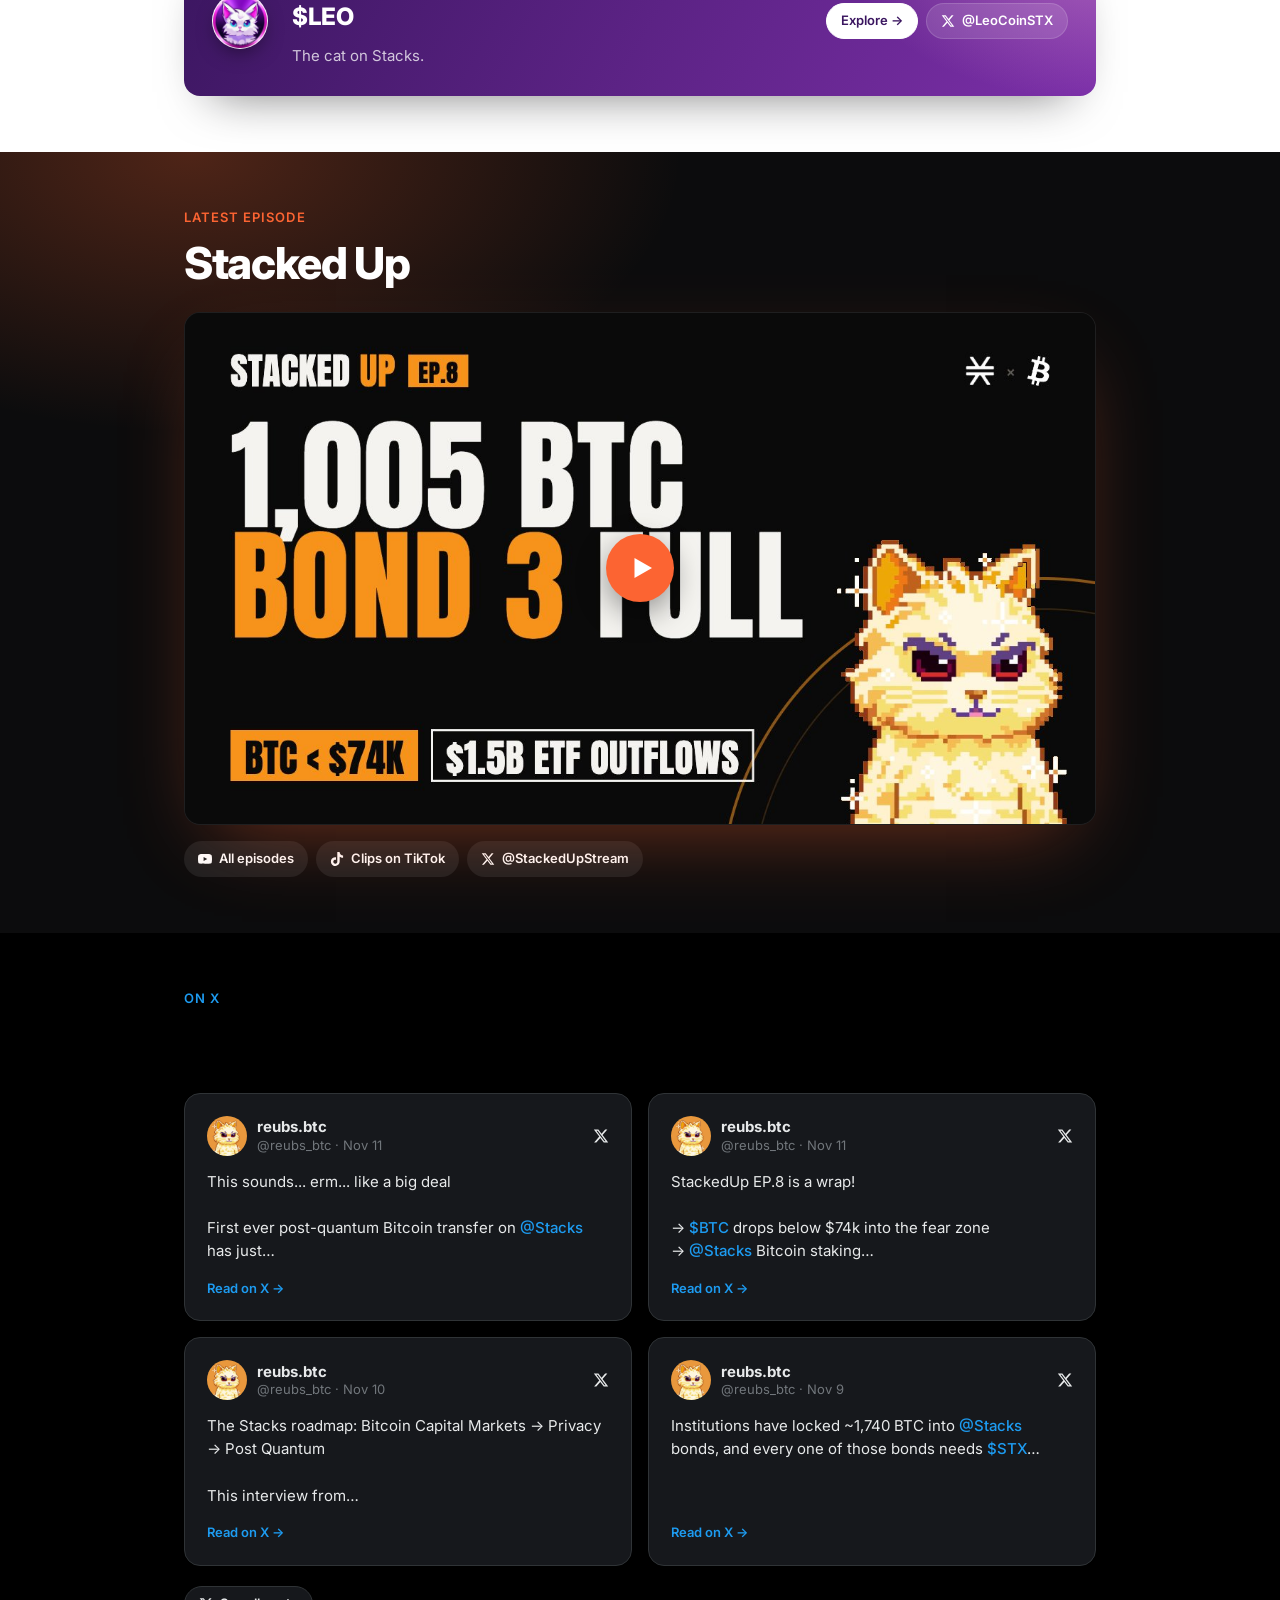
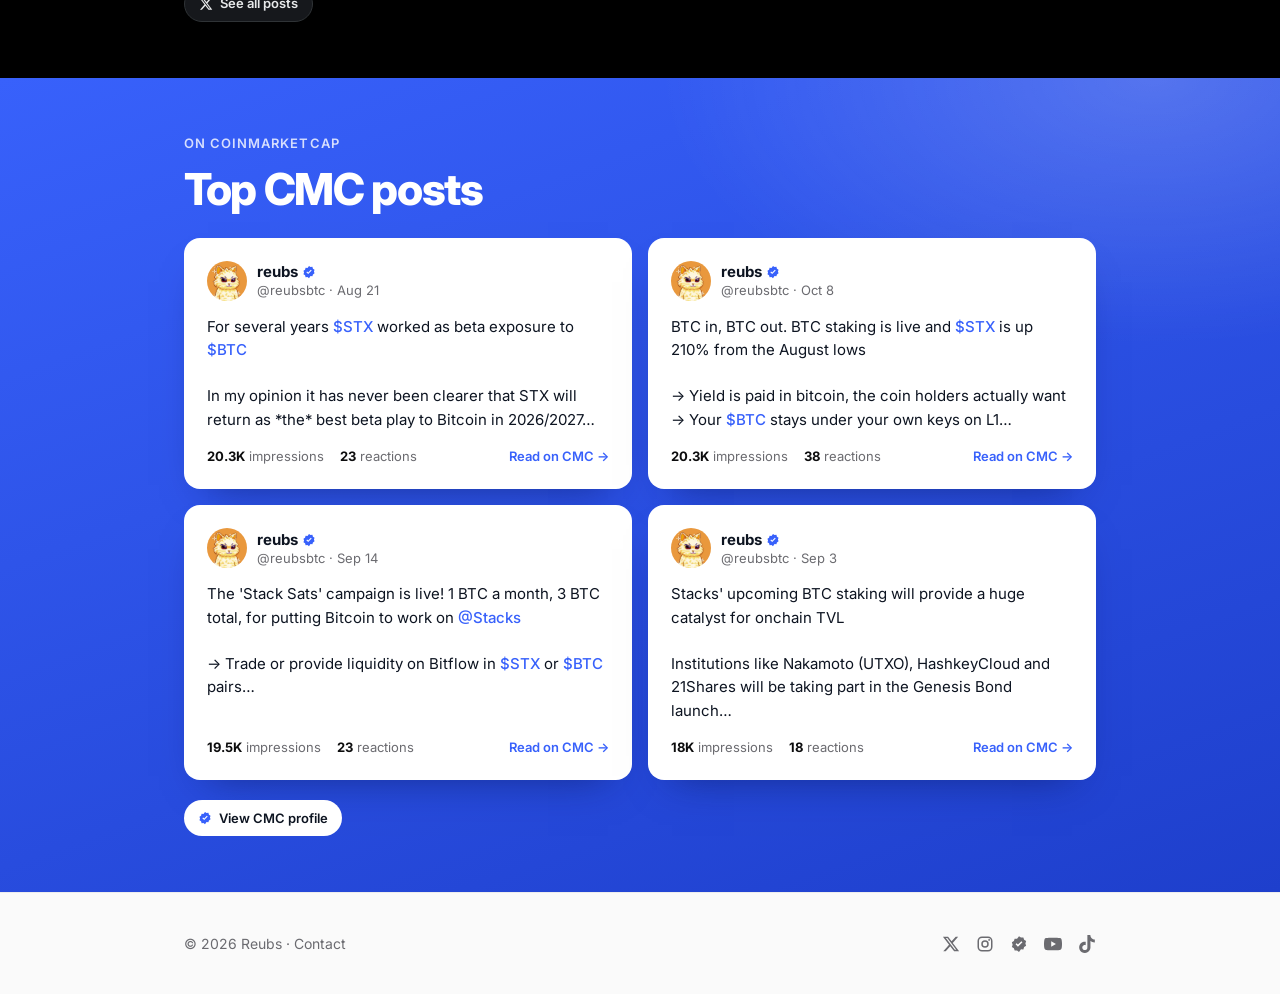
==== commit 77f0f2f8: "Home: brand-coloured project cards on white grid Co-Authored-By: Claude Opus 5.5 <noreply@anthropic." ====
--- a/public/index.html
+++ b/public/index.html
@@ -69,12 +69,12 @@
 </header>
 <div class="ticker" data-ticker aria-label="Live prices and projects"><div class="ticker-track"><div class="ticker-group"><a class="tk" href="stacks/"><img src="assets/stacks.png" alt="">Stacks</a><a class="tk" href="tenero/"><img src="assets/tenero.png" alt="">Tenero</a><a class="tk" href="stacked-up/"><img src="assets/stackedup.png" alt="">Stacked Up</a><a class="tk" href="stx-legion/"><img src="assets/legion.jpg" alt="">STX Legion</a><a class="tk" href="leo/"><img src="assets/leo.png" alt="">$LEO</a><a class="tk" href="stacks/"><img src="assets/stacks.png" alt="">Stacks</a><a class="tk" href="tenero/"><img src="assets/tenero.png" alt="">Tenero</a><a class="tk" href="stacked-up/"><img src="assets/stackedup.png" alt="">Stacked Up</a><a class="tk" href="stx-legion/"><img src="assets/legion.jpg" alt="">STX Legion</a><a class="tk" href="leo/"><img src="assets/leo.png" alt="">$LEO</a></div><div class="ticker-group" aria-hidden="true"><a class="tk" href="stacks/"><img src="assets/stacks.png" alt="">Stacks</a><a class="tk" href="tenero/"><img src="assets/tenero.png" alt="">Tenero</a><a class="tk" href="stacked-up/"><img src="assets/stackedup.png" alt="">Stacked Up</a><a class="tk" href="stx-legion/"><img src="assets/legion.jpg" alt="">STX Legion</a><a class="tk" href="leo/"><img src="assets/leo.png" alt="">$LEO</a><a class="tk" href="stacks/"><img src="assets/stacks.png" alt="">Stacks</a><a class="tk" href="tenero/"><img src="assets/tenero.png" alt="">Tenero</a><a class="tk" href="stacked-up/"><img src="assets/stackedup.png" alt="">Stacked Up</a><a class="tk" href="stx-legion/"><img src="assets/legion.jpg" alt="">STX Legion</a><a class="tk" href="leo/"><img src="assets/leo.png" alt="">$LEO</a></div></div></div>
 
-<section id="about" class="band-warm">
+<section id="about" class="band-grid">
   <div class="wrap">
     <h2>What I'm building.</h2>
     <div class="cards">
 
-      <article class="card">
+      <article class="card brand c-stacks">
         <div class="mark"><img src="assets/stacks.png" alt="Stacks"></div>
         <div class="role">Ecosystem Growth &amp; Marketing</div>
         <h3>Stacks</h3>
@@ -86,7 +86,7 @@
         </div>
       </article>
 
-      <article class="card">
+      <article class="card brand c-tenero">
         <div class="mark"><img src="assets/tenero.png" alt="Tenero"></div>
         <div class="role">Co-founder</div>
         <h3>Tenero</h3>
@@ -98,7 +98,7 @@
         </div>
       </article>
 
-      <article class="card">
+      <article class="card brand c-stackedup">
         <div class="mark"><img src="assets/stackedup.png" alt="Stacked Up"></div>
         <div class="role">Host</div>
         <h3>Stacked Up</h3>
@@ -111,7 +111,7 @@
         </div>
       </article>
 
-      <article class="card">
+      <article class="card brand c-legion">
         <div class="mark"><img src="assets/legion.jpg" alt="STX Legion"></div>
         <div class="role">Founder</div>
         <h3>STX Legion</h3>
@@ -122,7 +122,7 @@
         </div>
       </article>
 
-      <article class="card wide">
+      <article class="card brand c-leo wide">
         <div class="mark"><img src="assets/leo.png" alt="Leo"></div>
         <div class="body">
           <div class="role">Cat Executive Officer</div>
--- a/public/style.css
+++ b/public/style.css
@@ -290,3 +290,72 @@
   .band-cmc .chip{background:#fff;color:#0D1421}
   .band-cmc .chip svg{color:#3861FB!important}
   .band-cmc .chip:hover{background:#0D1421;color:#fff}
+
+  /* ===== LEO purple band ===== */
+  .band-leo{background:radial-gradient(600px 360px at 90% 0%,rgba(232,160,216,.35),transparent 70%),radial-gradient(500px 300px at 0% 100%,rgba(160,90,220,.35),transparent 70%),linear-gradient(160deg,#3B1660,#6E2A9E);color:#fff}
+  .band-leo .label{color:#F2B8E6}
+  .band-leo h2{color:#fff}
+  .band-leo .post{color:#1E0B33;border-color:transparent;box-shadow:0 20px 40px -24px rgba(30,5,50,.7)}
+  .band-leo .post:hover{border-color:#E8A0D8;box-shadow:0 24px 50px -20px rgba(232,160,216,.55)}
+  .band-leo .post .hl,.band-leo .post-more{color:#8B2FC9}
+  .band-leo .chip{background:#fff;color:#3B1660}
+  .band-leo .chip:hover{background:#E8A0D8;color:#3B1660}
+
+  /* ===== Tenero app-style band (dark, translucent panels) ===== */
+  .band-tenero{position:relative;background:radial-gradient(700px 400px at 100% 0%,rgba(252,100,50,.16),transparent 70%),#0A0A0B;color:#EDEDEF}
+  .band-tenero::before{content:"";position:absolute;inset:0;pointer-events:none;background-image:linear-gradient(rgba(255,255,255,.035) 1px,transparent 1px),linear-gradient(90deg,rgba(255,255,255,.035) 1px,transparent 1px);background-size:48px 48px}
+  .band-tenero .wrap{position:relative}
+  .band-tenero .label{color:var(--orange);letter-spacing:.16em}
+  .band-tenero h2{color:#fff}
+  .band-tenero .post{background:rgba(255,255,255,.035);border-color:rgba(255,255,255,.08);box-shadow:none;backdrop-filter:blur(8px);-webkit-backdrop-filter:blur(8px)}
+  .band-tenero .post:hover{background:rgba(255,255,255,.06);border-color:rgba(252,100,50,.6);box-shadow:0 20px 40px -24px rgba(252,100,50,.5)}
+  .band-tenero .post-head b,.band-tenero .post p,.band-tenero .post-head svg{color:#EDEDEF}
+  .band-tenero .post-head span{color:#8A8A93}
+  .band-tenero .post .hl,.band-tenero .post-more{color:var(--orange)}
+  .band-tenero .chip{background:rgba(255,255,255,.06);color:#EDEDEF;border:1px solid rgba(255,255,255,.08)}
+  .band-tenero .chip:hover{background:var(--orange);border-color:var(--orange)}
+
+  /* ===== What I'm building: brand-coloured cards ===== */
+  .band-grid{position:relative;background:#fff}
+  .band-grid::before{content:"";position:absolute;inset:0;pointer-events:none;background-image:linear-gradient(rgba(12,12,13,.045) 1px,transparent 1px),linear-gradient(90deg,rgba(12,12,13,.045) 1px,transparent 1px);background-size:44px 44px;-webkit-mask-image:linear-gradient(180deg,#000,transparent 85%);mask-image:linear-gradient(180deg,#000,transparent 85%)}
+  .band-grid .wrap{position:relative}
+  .card.brand{position:relative;overflow:hidden;color:#fff;border:0;box-shadow:0 24px 50px -28px rgba(12,12,13,.6)}
+  .card.brand > *{position:relative}
+  .card.brand::before{content:"";position:absolute;inset:0;pointer-events:none}
+  .card.brand p{color:rgba(255,255,255,.75)}
+  .card.brand .role{color:rgba(255,255,255,.8)}
+  .card.brand .mark{box-shadow:0 8px 20px -6px rgba(0,0,0,.5)}
+  .card.brand .chip{background:rgba(255,255,255,.12);color:#fff;border:1px solid rgba(255,255,255,.14)}
+  .card.brand .chip:hover{background:#fff;color:#0C0C0D}
+  .card.brand .chip.chip-go{background:#fff;color:#0C0C0D;border-color:#fff}
+  .card.brand:hover{transform:translateY(-4px);border:0}
+
+  .card.brand.c-stacks{background:linear-gradient(145deg,#FF7A45,#E2471C)}
+  .card.brand.c-stacks::before{background:radial-gradient(300px 200px at 100% 0%,rgba(255,255,255,.28),transparent 70%)}
+  .card.brand.c-stacks .chip.chip-go{color:#E2471C}
+  .card.brand.c-stacks:hover{box-shadow:0 28px 60px -24px rgba(226,71,28,.7)}
+
+  .card.brand.c-tenero{background:radial-gradient(320px 220px at 100% 0%,rgba(252,100,50,.35),transparent 70%),#0A0A0B}
+  .card.brand.c-tenero::before{background-image:linear-gradient(rgba(255,255,255,.05) 1px,transparent 1px),linear-gradient(90deg,rgba(255,255,255,.05) 1px,transparent 1px);background-size:28px 28px}
+  .card.brand.c-tenero .role{color:var(--orange)}
+  .card.brand.c-tenero .chip.chip-go{background:var(--orange);border-color:var(--orange);color:#fff}
+  .card.brand.c-tenero:hover{box-shadow:0 28px 60px -24px rgba(252,100,50,.55)}
+
+  .card.brand.c-stackedup{background:#0B0B0B}
+  .card.brand.c-stackedup::before{background:radial-gradient(circle at 105% 110%,transparent 120px,rgba(243,154,30,.55) 121px,transparent 123px),radial-gradient(circle at -5% -10%,transparent 90px,rgba(243,154,30,.35) 91px,transparent 93px)}
+  .card.brand.c-stackedup .role{color:#F39A1E}
+  .card.brand.c-stackedup h3{text-transform:uppercase;letter-spacing:-.01em}
+  .card.brand.c-stackedup .chip.chip-go{background:#F39A1E;border-color:#F39A1E;color:#0B0B0B}
+  .card.brand.c-stackedup:hover{box-shadow:0 28px 60px -24px rgba(243,154,30,.55)}
+
+  .card.brand.c-legion{background:radial-gradient(320px 240px at 100% 0%,rgba(232,176,74,.25),transparent 70%),linear-gradient(150deg,#8B1A1A,#4A0B0B)}
+  .card.brand.c-legion .role{color:#E8B04A}
+  .card.brand.c-legion .chip.chip-go{background:#E8B04A;border-color:#E8B04A;color:#4A0B0B}
+  .card.brand.c-legion:hover{box-shadow:0 28px 60px -24px rgba(139,26,26,.75)}
+
+  .card.brand.c-leo{background:radial-gradient(360px 220px at 100% 0%,rgba(232,160,216,.45),transparent 70%),linear-gradient(120deg,#3B1660,#7B2FA8)}
+  .card.brand.c-leo.wide{background:radial-gradient(360px 220px at 100% 0%,rgba(232,160,216,.45),transparent 70%),linear-gradient(120deg,#3B1660,#7B2FA8)}
+  .card.brand.c-leo .role{color:#F2B8E6}
+  .card.brand.c-leo .chip.chip-go{color:#3B1660}
+  .card.brand.c-leo:hover{box-shadow:0 28px 60px -24px rgba(123,47,168,.7)}
+  .card.brand.c-stacks .mark{box-shadow:0 0 0 2px rgba(255,255,255,.55),0 8px 20px -6px rgba(0,0,0,.4)}
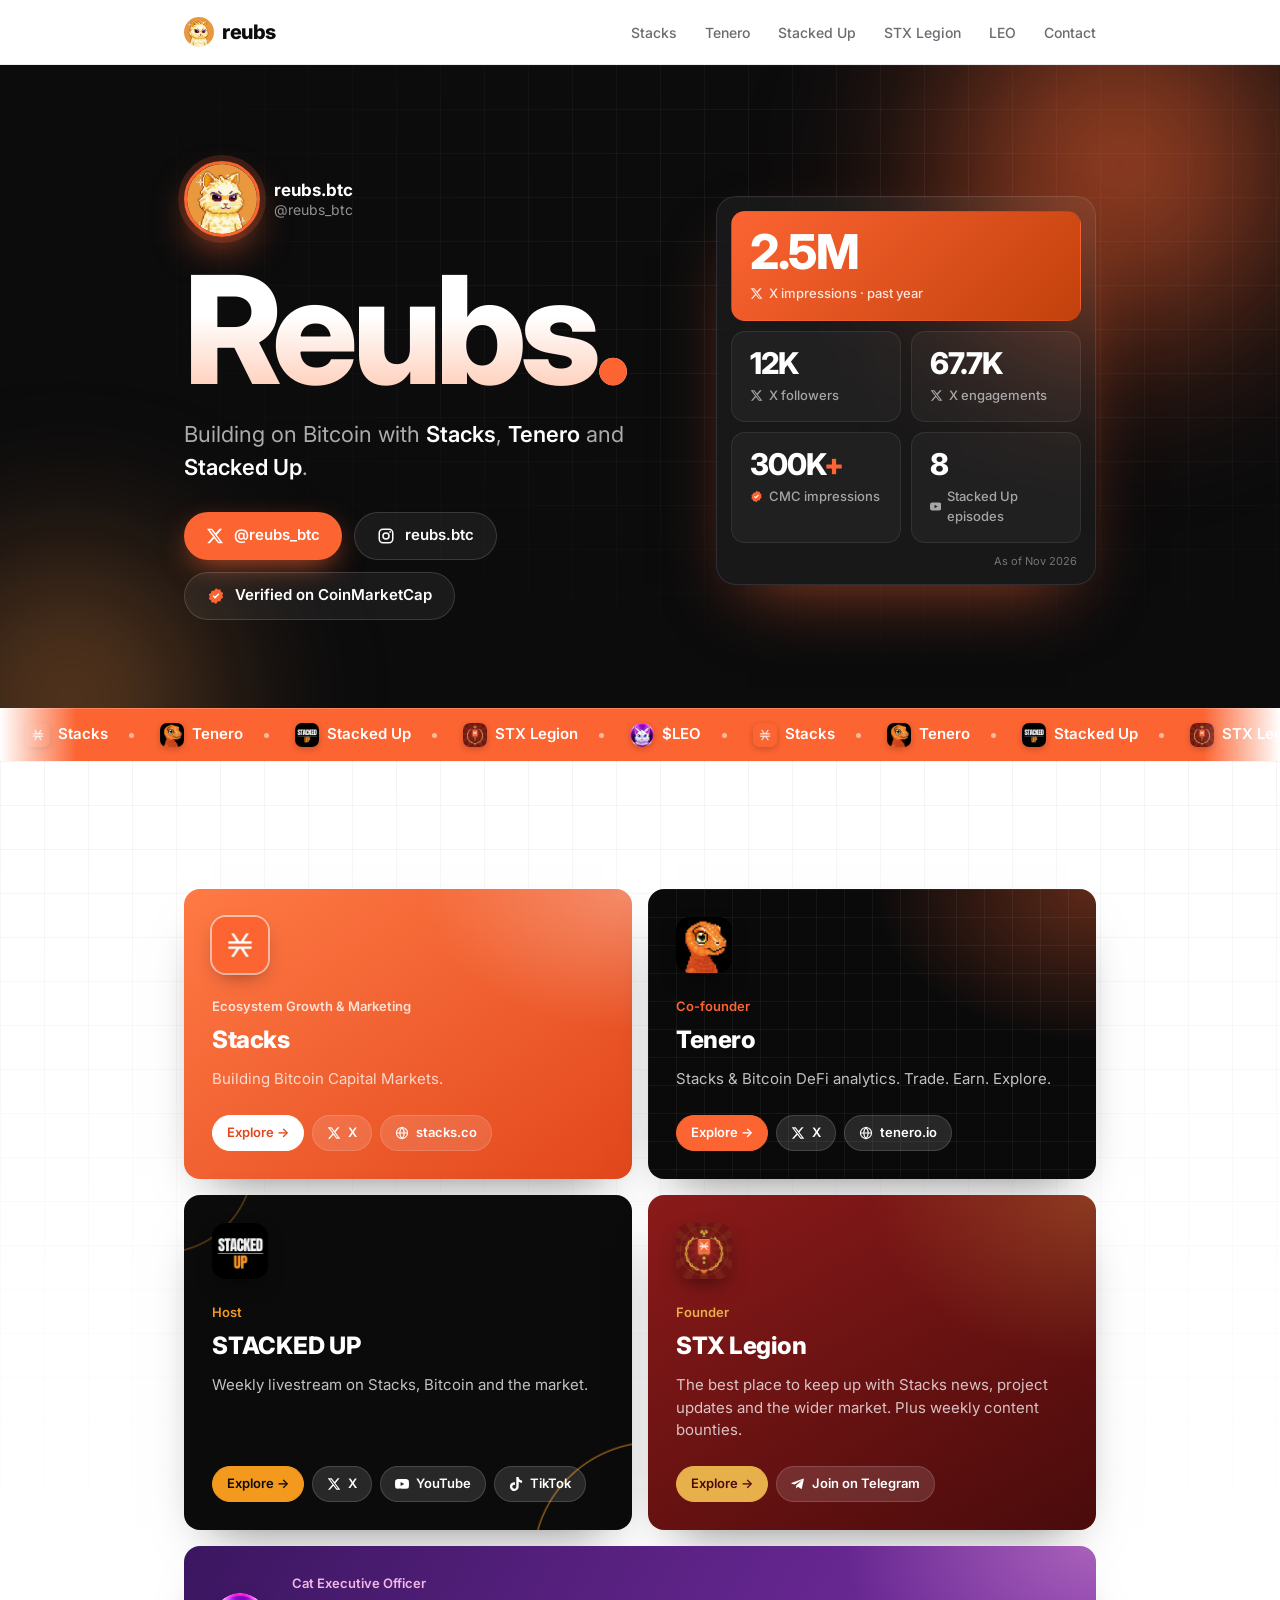
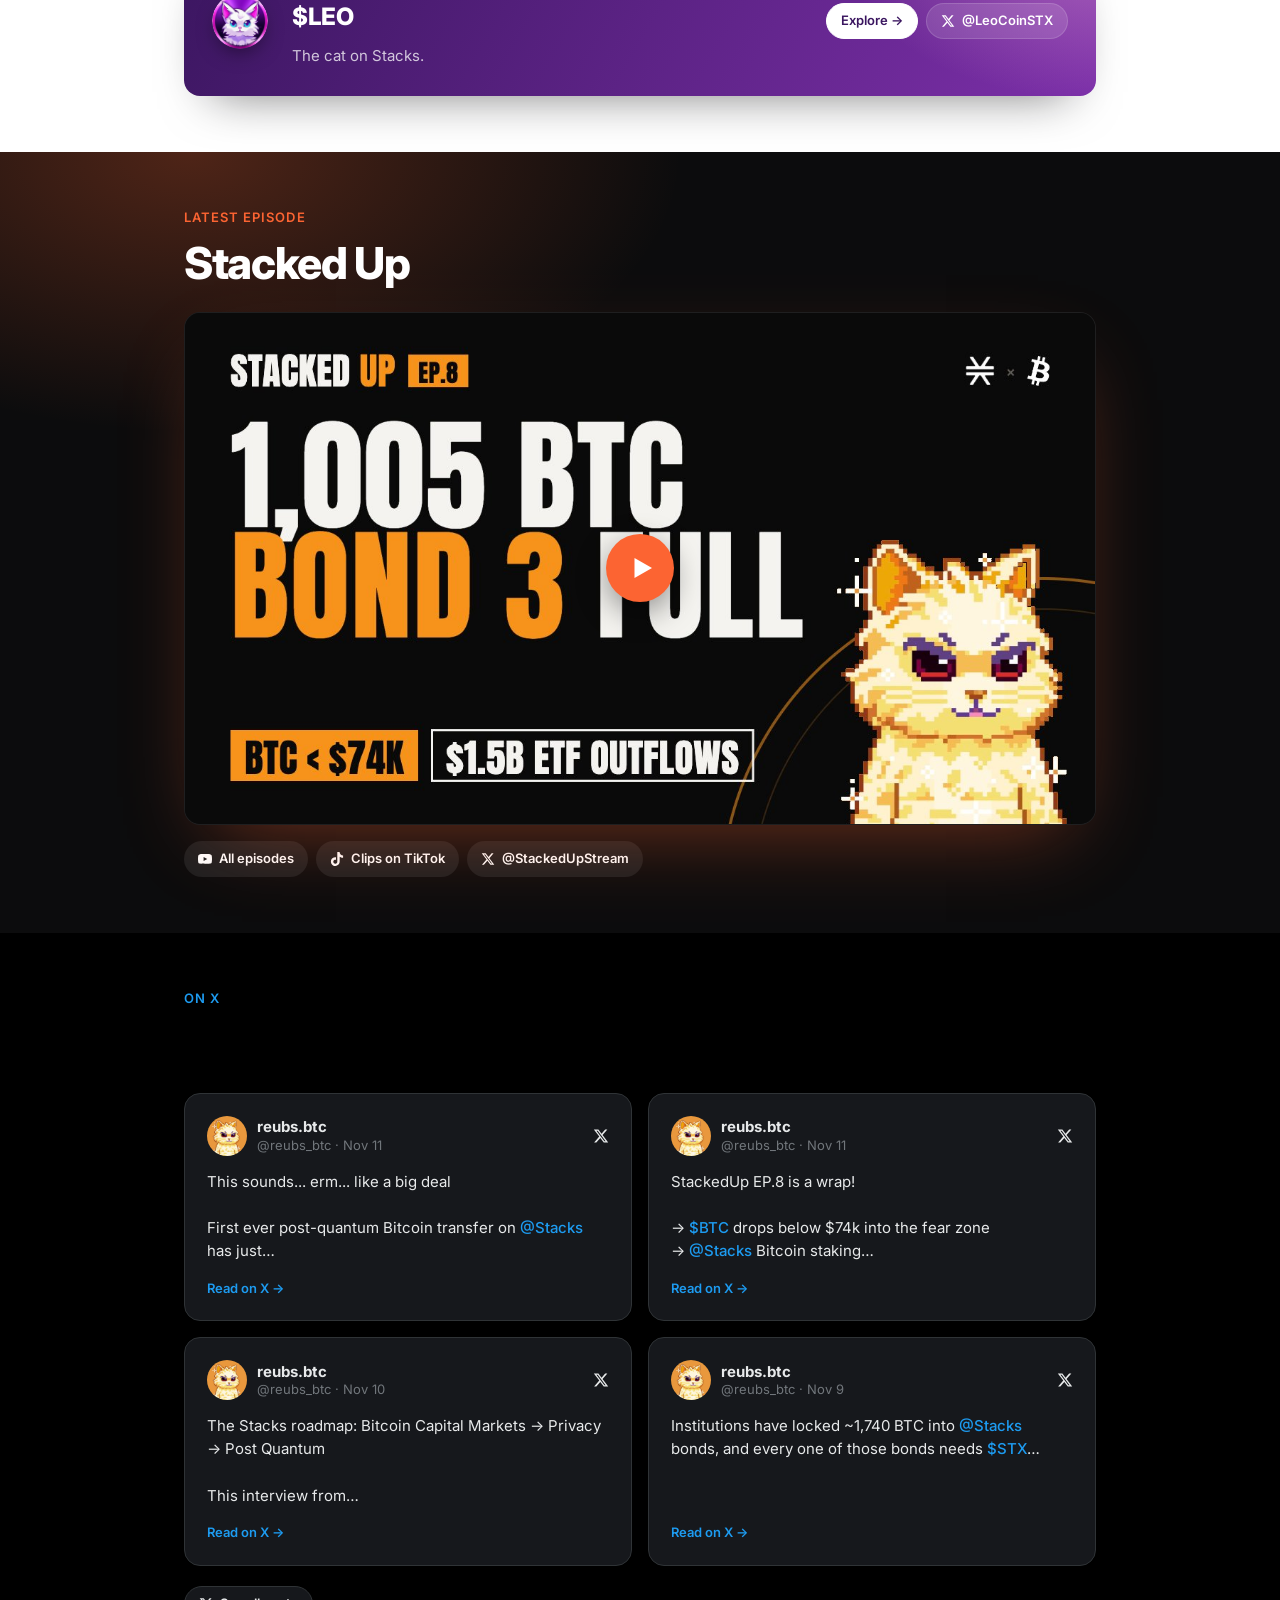
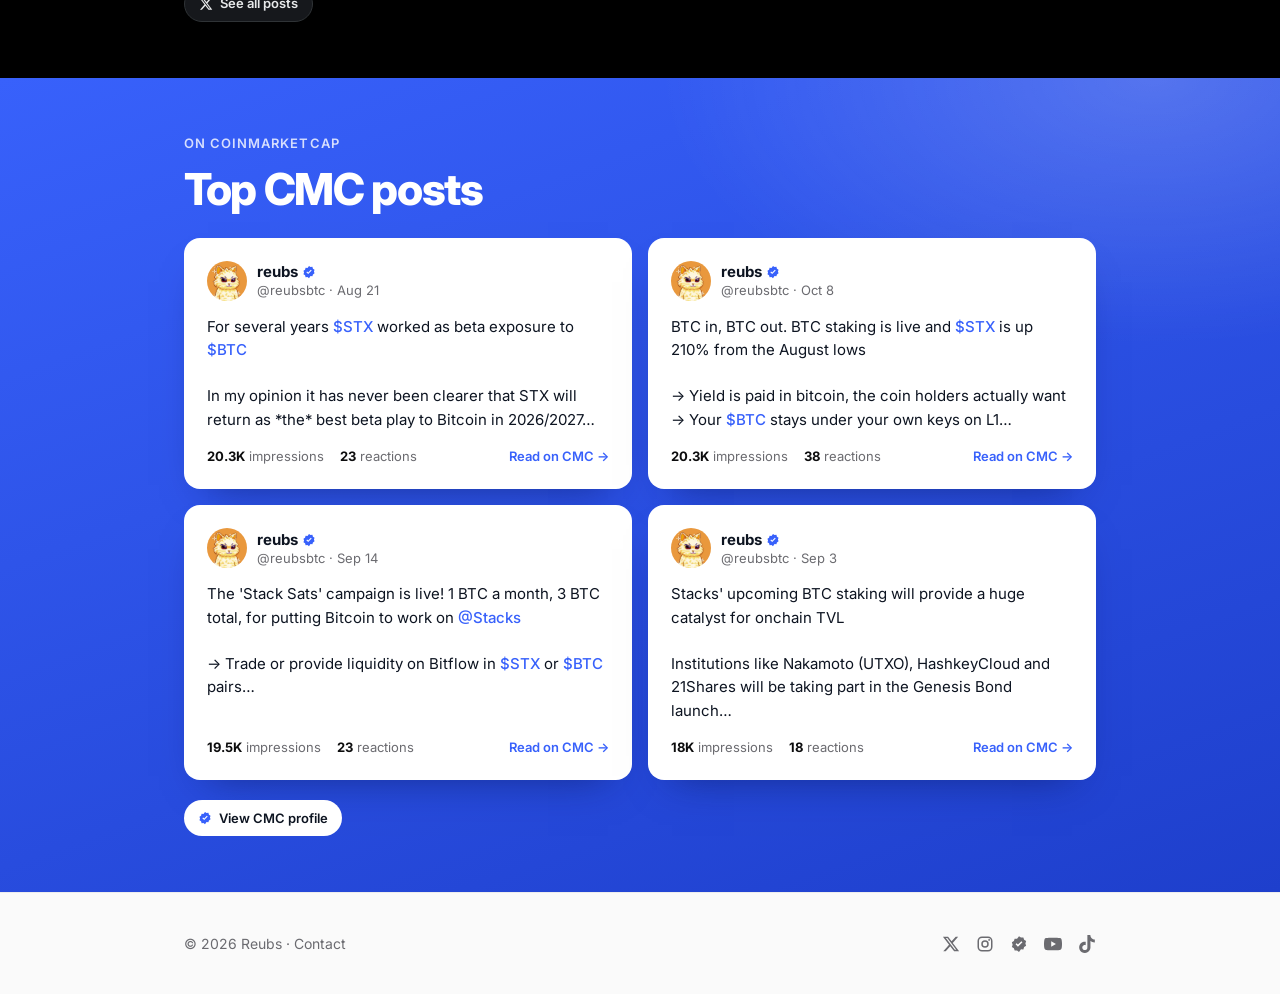
==== commit e5902faa: "LEO: add Discord, Telegram and X chat links Co-Authored-By: Claude Opus 5.5 <noreply@anthropic.com> " ====
--- a/public/index.html
+++ b/public/index.html
@@ -22,7 +22,7 @@
   <symbol id="i-ig" viewBox="0 0 24 24"><g fill="none" stroke="currentColor" stroke-width="2"><rect x="3" y="3" width="18" height="18" rx="5"/><circle cx="12" cy="12" r="4"/></g><circle cx="17.5" cy="6.5" r="1.2" fill="currentColor"/></symbol>
   <symbol id="i-yt" viewBox="0 0 24 24"><path fill="currentColor" d="M23.5 6.2a3 3 0 0 0-2.1-2.1C19.5 3.6 12 3.6 12 3.6s-7.5 0-9.4.5A3 3 0 0 0 .5 6.2 31 31 0 0 0 0 12a31 31 0 0 0 .5 5.8 3 3 0 0 0 2.1 2.1c1.9.5 9.4.5 9.4.5s7.5 0 9.4-.5a3 3 0 0 0 2.1-2.1A31 31 0 0 0 24 12a31 31 0 0 0-.5-5.8zM9.6 15.6V8.4l6.3 3.6-6.3 3.6z"/></symbol>
   <symbol id="i-tt" viewBox="0 0 24 24"><path fill="currentColor" d="M12.525.02c1.31-.02 2.61-.01 3.91-.02.08 1.53.63 3.09 1.75 4.17 1.12 1.11 2.7 1.62 4.24 1.79v4.03c-1.44-.05-2.89-.35-4.2-.97-.57-.26-1.1-.59-1.62-.93-.01 2.92.01 5.84-.02 8.75-.08 1.4-.54 2.79-1.35 3.94-1.31 1.92-3.58 3.17-5.91 3.21-1.43.08-2.86-.31-4.08-1.03-2.02-1.19-3.44-3.37-3.65-5.71-.02-.5-.03-1-.01-1.49.18-1.9 1.12-3.72 2.58-4.96 1.66-1.44 3.98-2.13 6.15-1.72.02 1.48-.04 2.96-.04 4.44-.99-.32-2.15-.23-3.02.37-.63.41-1.11 1.04-1.36 1.75-.21.51-.15 1.07-.14 1.61.24 1.64 1.82 3.02 3.5 2.87 1.12-.01 2.19-.66 2.77-1.61.19-.33.4-.67.41-1.06.1-1.79.06-3.57.07-5.36.01-4.03-.01-8.05.02-12.07z"/></symbol>
-  <symbol id="i-tg" viewBox="0 0 24 24"><path fill="currentColor" d="M21.9 4.3 18.7 19.4c-.2 1.1-.9 1.3-1.8.8l-4.9-3.6-2.4 2.3c-.3.3-.5.5-1 .5l.4-5 9.1-8.2c.4-.4-.1-.6-.6-.2L6.2 13l-4.8-1.5c-1-.3-1.1-1 .2-1.5L20.5 2.8c.9-.3 1.6.2 1.4 1.5z"/></symbol>
+  <symbol id="i-dc" viewBox="0 0 24 24"><path fill="currentColor" d="M20.317 4.37a19.79 19.79 0 0 0-4.885-1.515.074.074 0 0 0-.079.037c-.21.375-.444.865-.608 1.25a18.27 18.27 0 0 0-5.487 0 12.64 12.64 0 0 0-.617-1.25.077.077 0 0 0-.079-.037A19.74 19.74 0 0 0 3.677 4.37a.07.07 0 0 0-.032.028C.533 9.046-.32 13.58.099 18.058a.082.082 0 0 0 .031.056 19.9 19.9 0 0 0 5.993 3.03.078.078 0 0 0 .084-.028c.462-.63.873-1.295 1.226-1.994a.076.076 0 0 0-.042-.106 13.1 13.1 0 0 1-1.872-.892.077.077 0 0 1-.008-.128c.126-.094.252-.192.372-.291a.074.074 0 0 1 .078-.01c3.928 1.793 8.18 1.793 12.061 0a.074.074 0 0 1 .079.009c.12.1.246.198.373.292a.077.077 0 0 1-.007.128 12.3 12.3 0 0 1-1.873.891.077.077 0 0 0-.041.107c.36.698.772 1.363 1.225 1.993a.076.076 0 0 0 .084.029 19.84 19.84 0 0 0 6.002-3.03.077.077 0 0 0 .032-.055c.5-5.177-.838-9.674-3.549-13.66a.061.061 0 0 0-.031-.029zM8.02 15.331c-1.183 0-2.157-1.086-2.157-2.419 0-1.333.956-2.419 2.157-2.419 1.21 0 2.176 1.095 2.157 2.42 0 1.332-.956 2.418-2.157 2.418zm7.975 0c-1.183 0-2.157-1.086-2.157-2.419 0-1.333.955-2.419 2.157-2.419 1.21 0 2.176 1.095 2.157 2.42 0 1.332-.946 2.418-2.157 2.418z"/></symbol><symbol id="i-tg" viewBox="0 0 24 24"><path fill="currentColor" d="M21.9 4.3 18.7 19.4c-.2 1.1-.9 1.3-1.8.8l-4.9-3.6-2.4 2.3c-.3.3-.5.5-1 .5l.4-5 9.1-8.2c.4-.4-.1-.6-.6-.2L6.2 13l-4.8-1.5c-1-.3-1.1-1 .2-1.5L20.5 2.8c.9-.3 1.6.2 1.4 1.5z"/></symbol>
   <symbol id="i-verified" viewBox="0 0 24 24"><path fill="currentColor" d="M12 1.5l2.6 1.9 3.2-.2 1 3.1 2.7 1.8-1 3.1 1 3.1-2.7 1.8-1 3.1-3.2-.2L12 22.5l-2.6-1.9-3.2.2-1-3.1L2.5 16l1-3.1-1-3.1 2.7-1.8 1-3.1 3.2.2z"/><path fill="#fff" d="M10.6 15.6l-3.2-3.2 1.4-1.4 1.8 1.8 4.6-4.6 1.4 1.4z"/></symbol>
   <symbol id="i-web" viewBox="0 0 24 24"><g fill="none" stroke="currentColor" stroke-width="2"><circle cx="12" cy="12" r="9.5"/><path d="M2.5 12h19M12 2.5c2.5 2.6 3.8 5.8 3.8 9.5s-1.3 6.9-3.8 9.5c-2.5-2.6-3.8-5.8-3.8-9.5S9.5 5.1 12 2.5z"/></g></symbol>
 </svg>
--- a/public/style.css
+++ b/public/style.css
@@ -359,3 +359,85 @@
   .card.brand.c-leo .chip.chip-go{color:#3B1660}
   .card.brand.c-leo:hover{box-shadow:0 28px 60px -24px rgba(123,47,168,.7)}
   .card.brand.c-stacks .mark{box-shadow:0 0 0 2px rgba(255,255,255,.55),0 8px 20px -6px rgba(0,0,0,.4)}
+
+  /* ===== LEO timeline (rich) ===== */
+  .band-leotl{position:relative;background:#FBF6FE}
+  .band-leotl::before{content:"";position:absolute;inset:0;pointer-events:none;background-image:radial-gradient(rgba(139,47,201,.13) 2px,transparent 2.5px);background-size:30px 30px;-webkit-mask-image:linear-gradient(180deg,#000,transparent 70%);mask-image:linear-gradient(180deg,#000,transparent 70%)}
+  .band-leotl .wrap{position:relative}
+  .band-leotl .label{color:#8B2FC9}
+  .ltl{position:relative;padding-top:70px}
+  .ltl::before{content:"";position:absolute;left:50%;top:40px;bottom:10px;width:3px;margin-left:-1.5px;border-radius:3px;background:linear-gradient(180deg,#8B2FC9,#E8A0D8 60%,rgba(232,160,216,.2))}
+  .ltl-cap{position:absolute;left:50%;top:0;width:72px;height:72px;margin-left:-36px;border-radius:50%;box-shadow:0 0 0 6px #FBF6FE,0 14px 30px -10px rgba(91,42,134,.6);z-index:1}
+  .ltl-year{position:relative;display:flex;justify-content:center;margin:26px 0 22px}
+  .ltl-year span{position:relative;z-index:1;font-size:15px;font-weight:800;letter-spacing:.06em;color:#fff;padding:7px 18px;border-radius:999px;background:linear-gradient(120deg,#3B1660,#7B2FA8);box-shadow:0 0 0 6px #FBF6FE,0 10px 24px -10px rgba(59,22,96,.7)}
+  .ltl-row{position:relative;display:grid;grid-template-columns:minmax(0,1fr) 64px minmax(0,1fr);align-items:start;margin-bottom:18px}
+  .ltl-dot{grid-column:2;grid-row:1;justify-self:center;margin-top:18px;width:40px;height:40px;border-radius:50%;background:#fff;border:2px solid #C08AE6;display:grid;place-items:center;color:#7B2FA8;z-index:1;box-shadow:0 0 0 5px #FBF6FE}
+  .ltl-dot svg{width:20px;height:20px;fill:none;stroke:currentColor;stroke-width:2;stroke-linecap:round;stroke-linejoin:round}
+  .ltl-row.l .ltl-card{grid-column:1;grid-row:1}
+  .ltl-row.r .ltl-card{grid-column:3;grid-row:1}
+  .ltl-card{position:relative;display:block;background:#fff;border:1px solid #EEDDF8;border-radius:18px;padding:18px 20px;box-shadow:0 1px 2px rgba(59,22,96,.05),0 12px 30px -18px rgba(59,22,96,.35);transition:transform .2s ease,border-color .2s ease,box-shadow .2s ease}
+  a.ltl-card:hover{transform:translateY(-3px);border-color:#B66BE0;box-shadow:0 20px 40px -20px rgba(123,47,168,.5)}
+  .ltl-card::after{content:"";position:absolute;top:28px;width:12px;height:12px;background:#fff;border:1px solid #EEDDF8;transform:rotate(45deg)}
+  .ltl-row.l .ltl-card::after{right:-7px;border-left:0;border-bottom:0}
+  .ltl-row.r .ltl-card::after{left:-7px;border-right:0;border-top:0}
+  .ltl-card .when{font-size:12px;font-weight:700;letter-spacing:.08em;text-transform:uppercase;color:#8B2FC9}
+  .ltl-card h3{font-size:19px;font-weight:800;letter-spacing:-.02em;margin:4px 0 6px;color:#1E0B33}
+  .ltl-card p{color:#5E5470;font-size:14.5px;line-height:1.55}
+  .ltl-card .hl{color:#8B2FC9;font-weight:500}
+  .ltl-more{display:inline-block;margin-top:10px;font-size:13px;font-weight:600;color:#8B2FC9}
+  .ltl-row.feat .ltl-card{background:radial-gradient(260px 180px at 100% 0%,rgba(232,160,216,.5),transparent 70%),linear-gradient(135deg,#3B1660,#7B2FA8);border-color:transparent;color:#fff;box-shadow:0 24px 50px -22px rgba(59,22,96,.75)}
+  .ltl-row.feat .ltl-card::after{background:#5A2385;border-color:transparent}
+  .ltl-row.feat .when{color:#F2B8E6}
+  .ltl-row.feat h3{color:#fff;font-size:22px}
+  .ltl-row.feat p{color:rgba(255,255,255,.78)}
+  .ltl-row.feat .hl,.ltl-row.feat .ltl-more{color:#F2B8E6}
+  .ltl-row.feat .ltl-dot{background:linear-gradient(135deg,#7B2FA8,#E8A0D8);border-color:transparent;color:#fff;width:48px;height:48px;margin-top:14px}
+  .ltl-stat{display:flex;align-items:baseline;gap:10px;margin:6px 0 10px}
+  .ltl-stat b{font-size:46px;font-weight:800;letter-spacing:-.04em;line-height:1;color:#fff}
+  .ltl-stat span{font-size:14px;font-weight:600;color:#F2B8E6}
+  @media(max-width:760px){
+    .ltl::before{left:22px}
+    .ltl-cap{left:22px;width:56px;height:56px;margin-left:-28px}
+    .ltl-year{justify-content:flex-start}
+    .ltl-row{grid-template-columns:44px minmax(0,1fr);gap:12px}
+    .ltl-dot{grid-column:1}
+    .ltl-row.l .ltl-card,.ltl-row.r .ltl-card{grid-column:2}
+    .ltl-row.l .ltl-card::after{right:auto;left:-7px;border:1px solid #EEDDF8;border-right:0;border-top:0}
+    .ltl-row.feat .ltl-card::after{border-color:transparent}
+  }
+  img[src$="leo.png"]{border-radius:50%!important;background:transparent!important}
+  .ltl-row + .ltl-row{margin-top:-70px}
+  @media(max-width:760px){.ltl-row + .ltl-row{margin-top:0}}
+
+  /* ===== STX Legion bounties band ===== */
+  .band-legion{position:relative;color:#fff;background:radial-gradient(700px 420px at 100% 0%,rgba(232,176,74,.22),transparent 70%),radial-gradient(600px 400px at 0% 100%,rgba(255,90,60,.18),transparent 70%),linear-gradient(160deg,#5A0E0E,#8B1A1A 55%,#4A0B0B)}
+  .band-legion::before{content:"";position:absolute;inset:0;pointer-events:none;background:repeating-conic-gradient(from 0deg at 50% -10%,rgba(232,176,74,.06) 0 6deg,transparent 6deg 18deg)}
+  .band-legion .wrap{position:relative}
+  .band-legion .label{color:#E8B04A}
+  .band-legion h2{color:#fff}
+  .b-sub{font-size:13px;font-weight:700;letter-spacing:.1em;text-transform:uppercase;color:rgba(255,255,255,.6);margin:34px 0 14px}
+  .b-live{position:relative;display:grid;grid-template-columns:minmax(0,1fr) 220px;gap:24px;align-items:center;padding:28px;border-radius:22px;background:linear-gradient(135deg,rgba(255,255,255,.12),rgba(255,255,255,.04));border:1px solid rgba(232,176,74,.55);box-shadow:0 0 0 4px rgba(232,176,74,.08),0 30px 60px -28px rgba(0,0,0,.7);transition:transform .2s ease,box-shadow .2s ease}
+  .b-live:hover{transform:translateY(-3px);box-shadow:0 0 0 4px rgba(232,176,74,.2),0 34px 70px -28px rgba(0,0,0,.8)}
+  .b-live-tags{display:flex;align-items:center;gap:12px;flex-wrap:wrap;font-size:13px;color:rgba(255,255,255,.7);margin-bottom:10px}
+  .live-tag{display:inline-flex;align-items:center;gap:7px;padding:5px 11px;border-radius:999px;background:#22C55E;color:#04260F;font-size:12px;font-weight:800;letter-spacing:.1em;text-transform:uppercase}
+  .live-tag i{width:8px;height:8px;border-radius:50%;background:#04260F;animation:livepulse 1.4s ease-in-out infinite}
+  @keyframes livepulse{50%{opacity:.25}}
+  .b-live h3{font-size:clamp(22px,3vw,28px);font-weight:800;letter-spacing:-.02em;line-height:1.2}
+  .b-live p{margin-top:8px;color:rgba(255,255,255,.75);font-size:15px}
+  .b-live .hl{color:#E8B04A}
+  .b-live-side{display:flex;flex-direction:column;align-items:flex-start;gap:2px;padding:20px;border-radius:16px;background:rgba(0,0,0,.25);border:1px solid rgba(232,176,74,.3)}
+  .b-live-side b{font-size:44px;font-weight:800;letter-spacing:-.03em;line-height:1;color:#E8B04A}
+  .b-live-side span{font-size:13px;color:rgba(255,255,255,.7)}
+  .b-live-side .b-live-cta{margin-top:14px;font-size:14px;font-weight:700;color:#4A0B0B;background:#E8B04A;padding:9px 14px;border-radius:999px}
+  @media(max-width:760px){.b-live{grid-template-columns:1fr;padding:22px}}
+  .band-legion .bounty{background:rgba(255,255,255,.06);border-color:rgba(255,255,255,.1);box-shadow:none;color:#fff}
+  .band-legion .bounty:hover{border-color:#E8B04A;background:rgba(255,255,255,.09)}
+  .band-legion .b-week{color:#E8B04A}
+  .band-legion .b-pool{background:#E8B04A;color:#4A0B0B}
+  .band-legion .b-stats{color:rgba(255,255,255,.6)}
+  .band-legion .b-stats b{color:#fff}
+  .band-legion .bounty .hl{color:#F5C97A}
+  .band-legion .post-more{color:#E8B04A}
+  .band-legion .chip{background:rgba(255,255,255,.1);color:#fff;border:1px solid rgba(255,255,255,.15)}
+  .band-legion .chip:hover{background:#E8B04A;color:#4A0B0B}
+  @media(prefers-reduced-motion:reduce){.live-tag i{animation:none}}
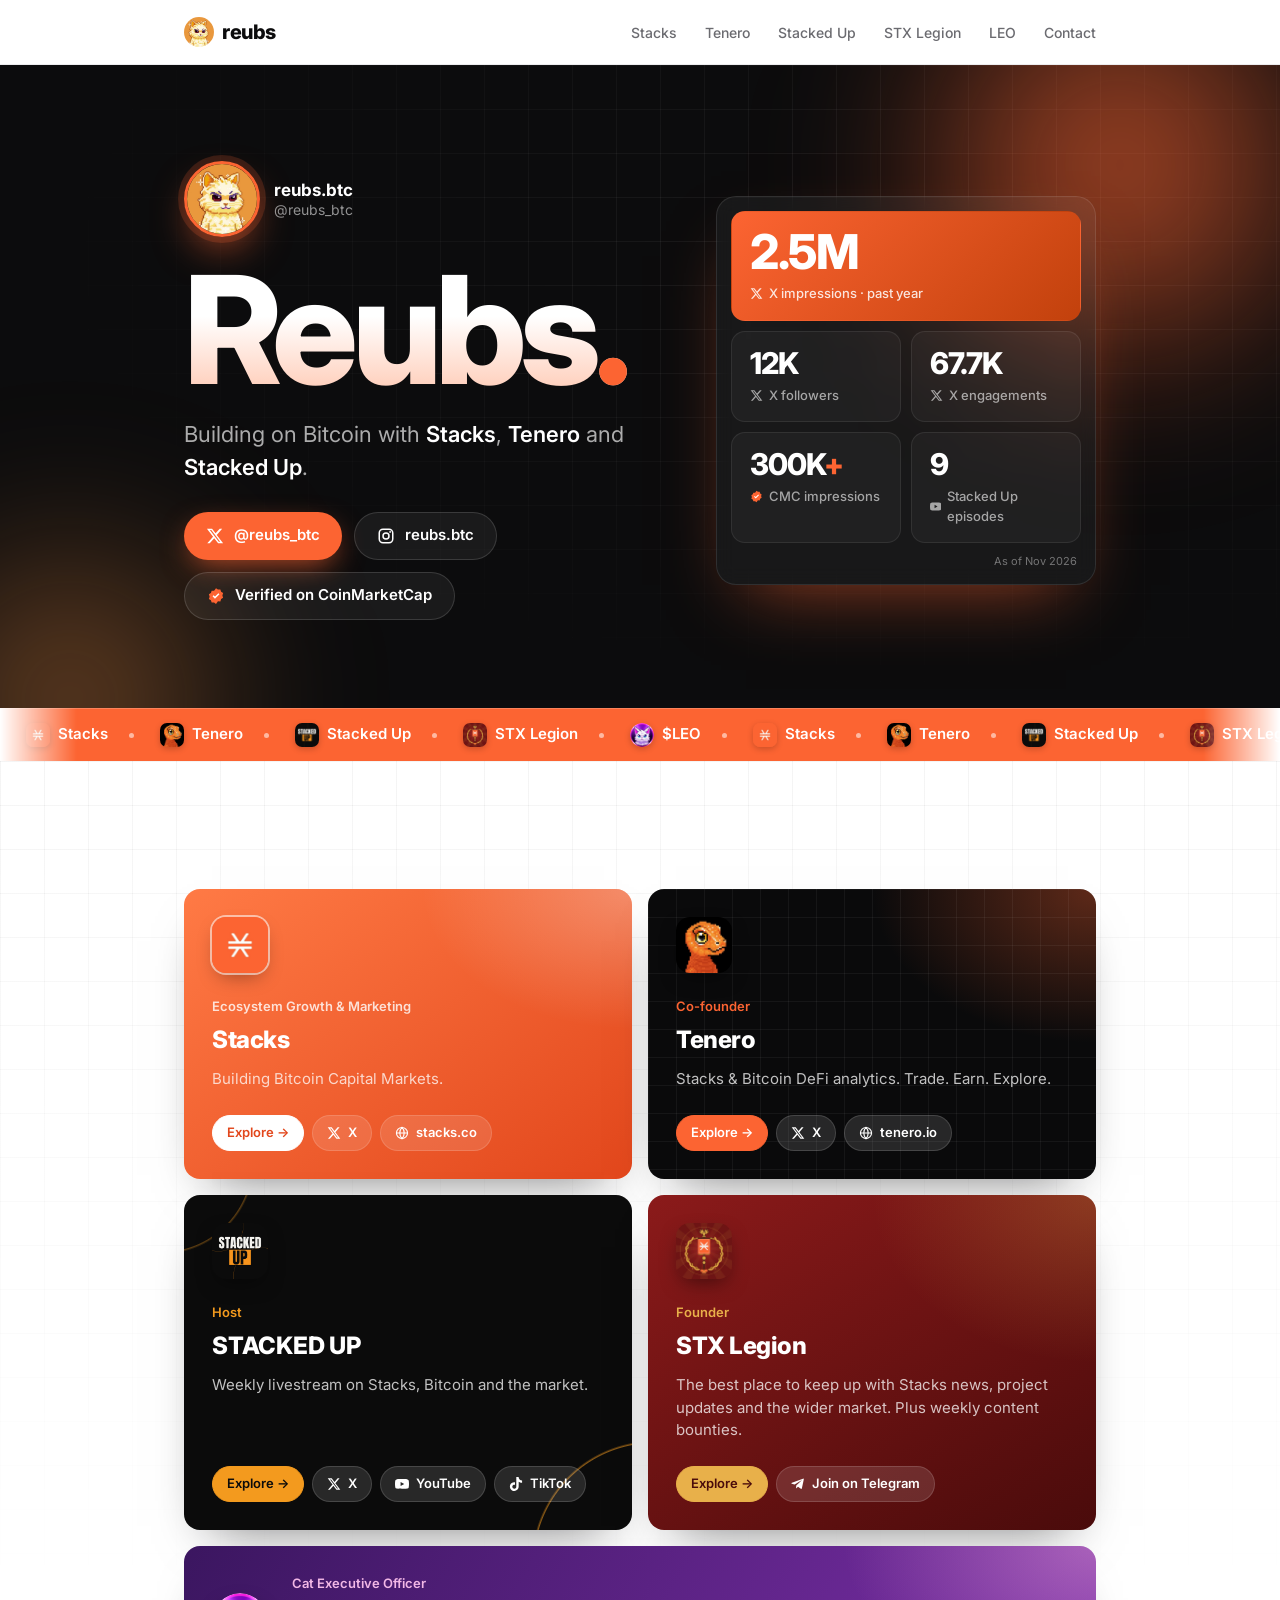
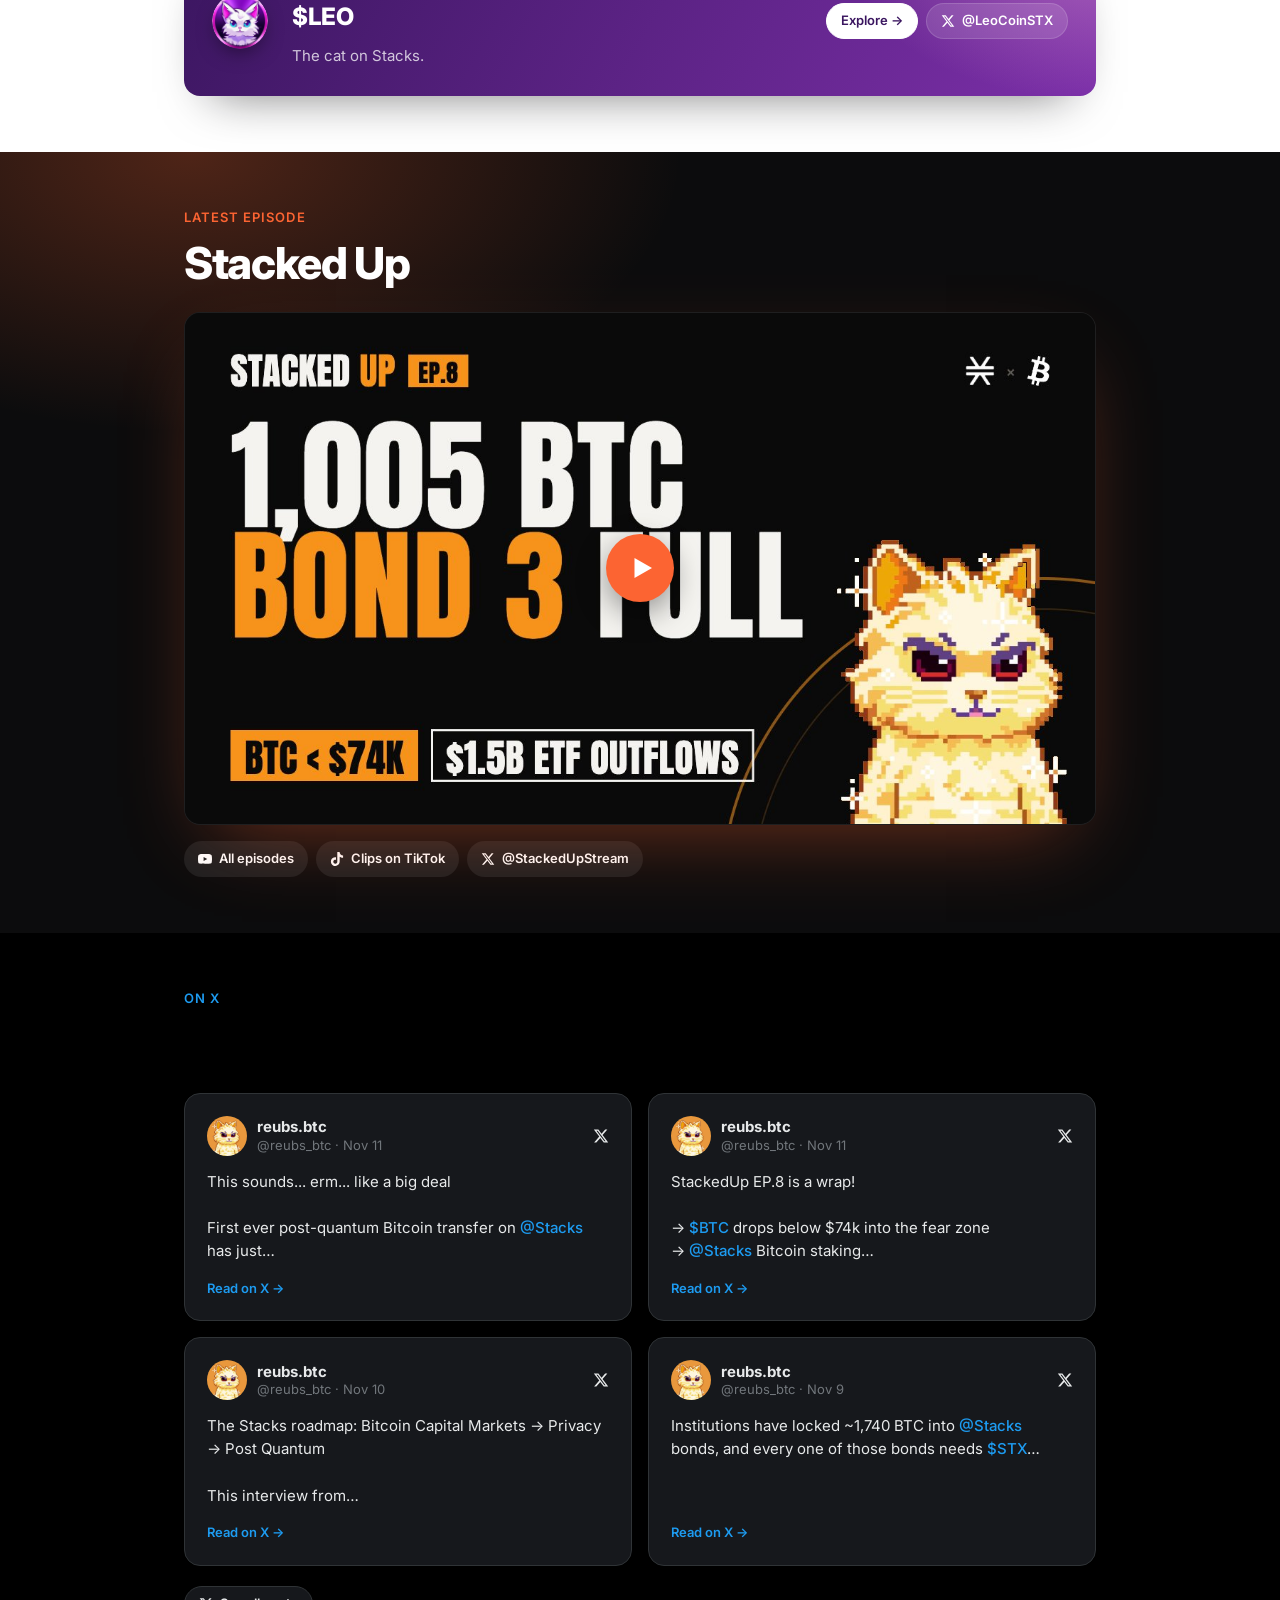
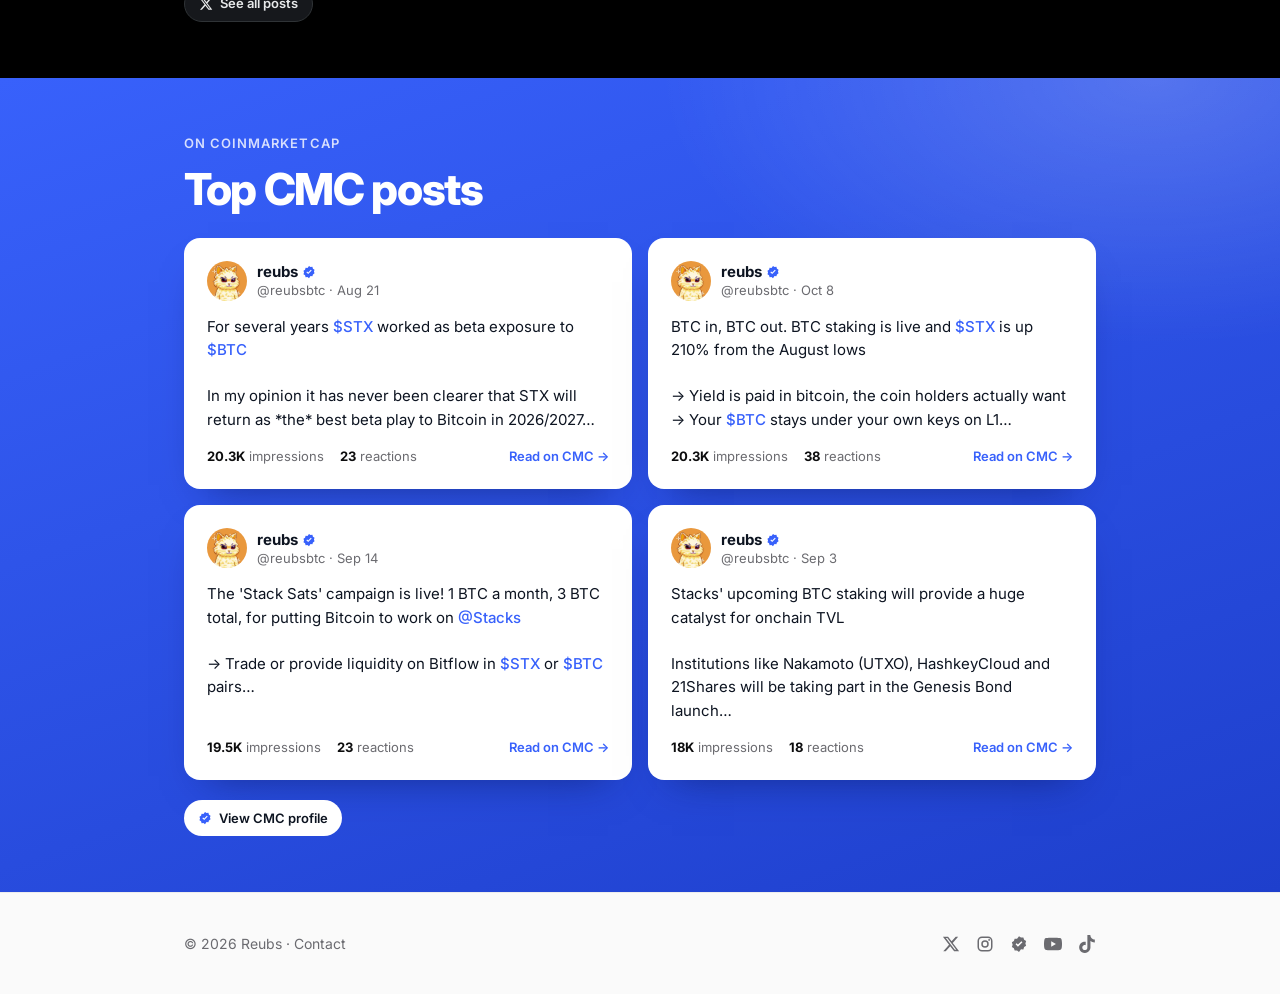
==== commit b44b64dd: "Stacked Up: add EP.9 Co-Authored-By: Claude Opus 5.5 <noreply@anthropic.com> Claude-Session: https:/" ====
--- a/public/index.html
+++ b/public/index.html
@@ -62,7 +62,7 @@
       <div class="stat"><div class="num">12K</div><div class="lbl"><svg><use href="#i-x"/></svg>X followers</div></div>
       <div class="stat"><div class="num">67.7K</div><div class="lbl"><svg><use href="#i-x"/></svg>X engagements</div></div>
       <div class="stat"><div class="num">300K<span>+</span></div><div class="lbl"><svg style="color:var(--orange)"><use href="#i-verified"/></svg>CMC impressions</div></div>
-      <div class="stat"><div class="num" data-live-stat="episodes">8</div><div class="lbl"><svg><use href="#i-yt"/></svg>Stacked Up episodes</div></div>
+      <div class="stat"><div class="num" data-live-stat="episodes">9</div><div class="lbl"><svg><use href="#i-yt"/></svg>Stacked Up episodes</div></div>
       <div class="asof">As of Nov 2026</div>
     </aside>
   </div>
@@ -144,7 +144,7 @@
     <div class="label">Latest episode</div>
     <h2>Stacked Up</h2>
     <div class="episode" id="episode" data-live-episode>
-      <a class="facade" id="facade" data-video="CDSTaj74gbU" style="background-image:url('episode-thumbnail.jpg')" href="https://www.youtube.com/watch?v=CDSTaj74gbU" target="_blank" rel="noopener" aria-label="Play latest Stacked Up episode">
+      <a class="facade" id="facade" data-video="bgWcma1NQHo" style="background-image:url('https://i.ytimg.com/vi/bgWcma1NQHo/maxresdefault.jpg'), url('episode-thumbnail.jpg')" href="https://www.youtube.com/watch?v=bgWcma1NQHo" target="_blank" rel="noopener" aria-label="Play latest Stacked Up episode">
         <div class="play"><svg viewBox="0 0 24 24"><path fill="#fff" d="M6 4l14 8-14 8z"/></svg></div>
 
       </a>
